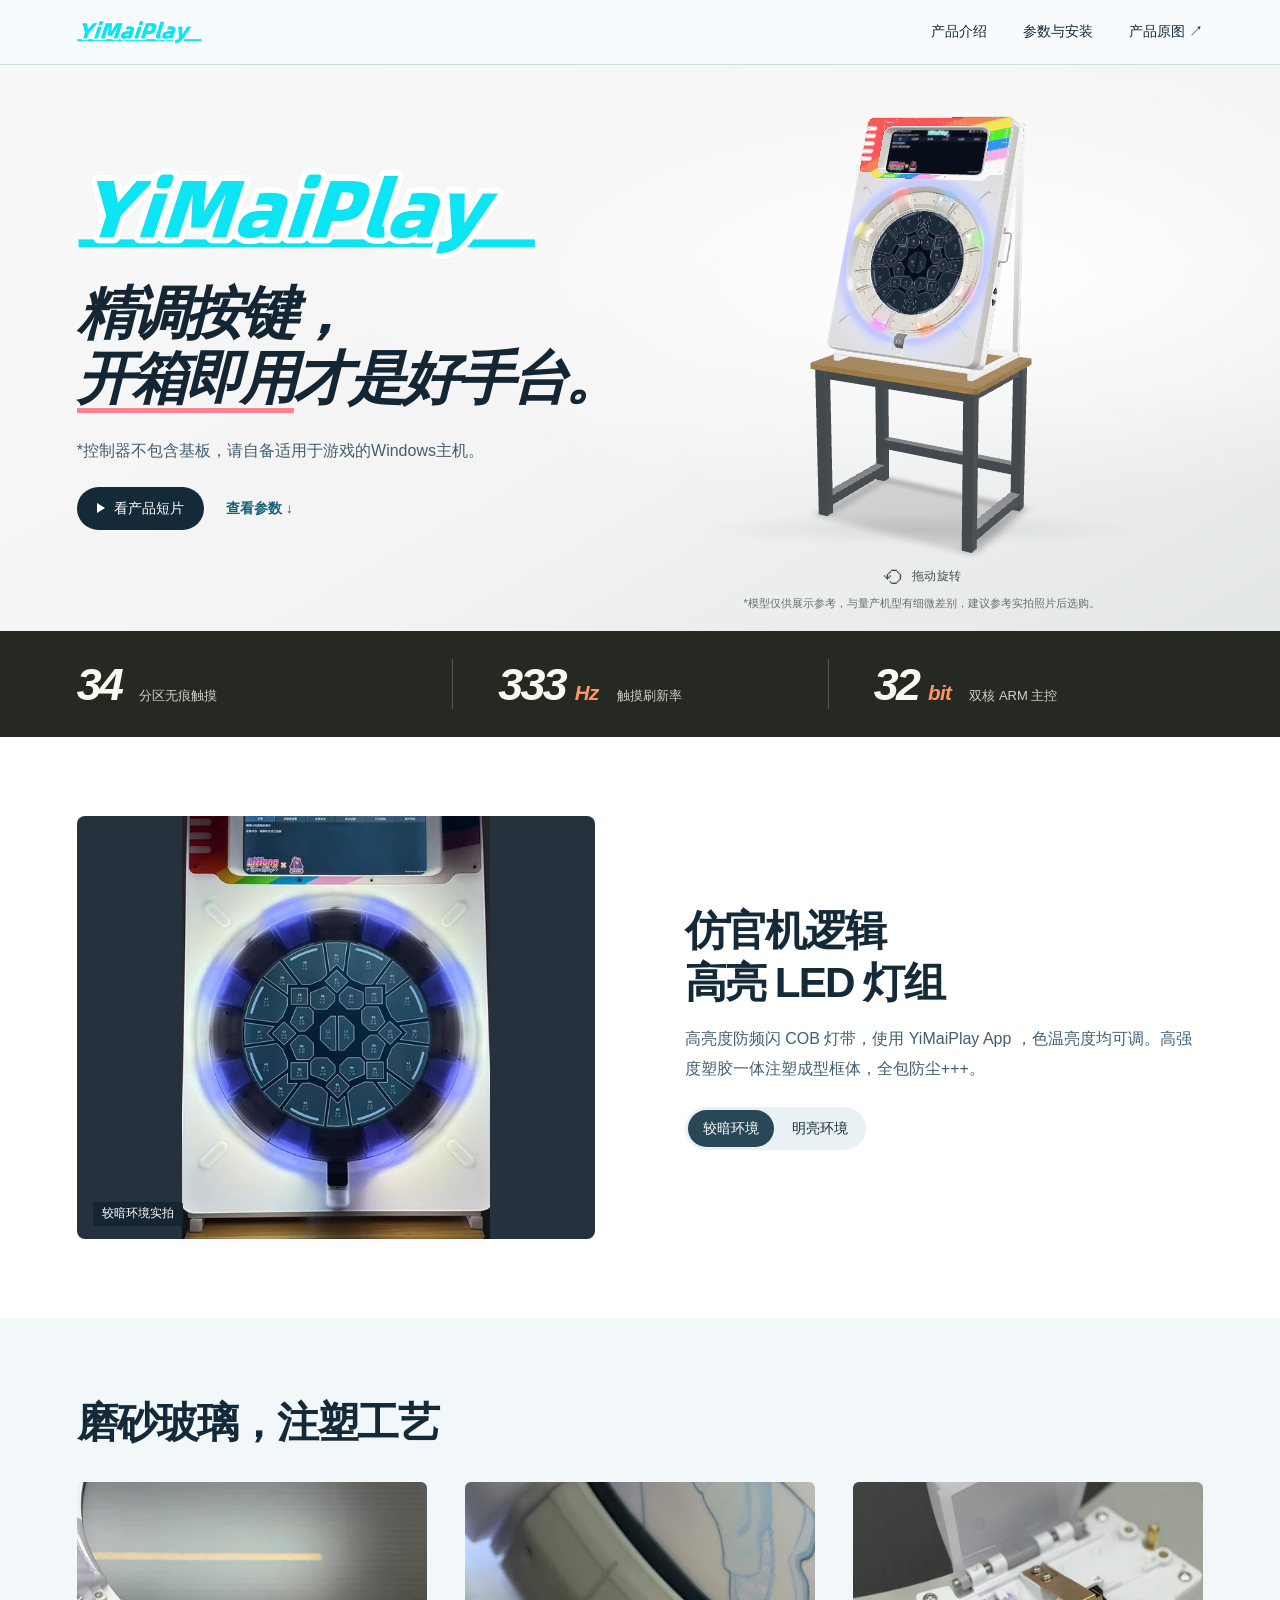
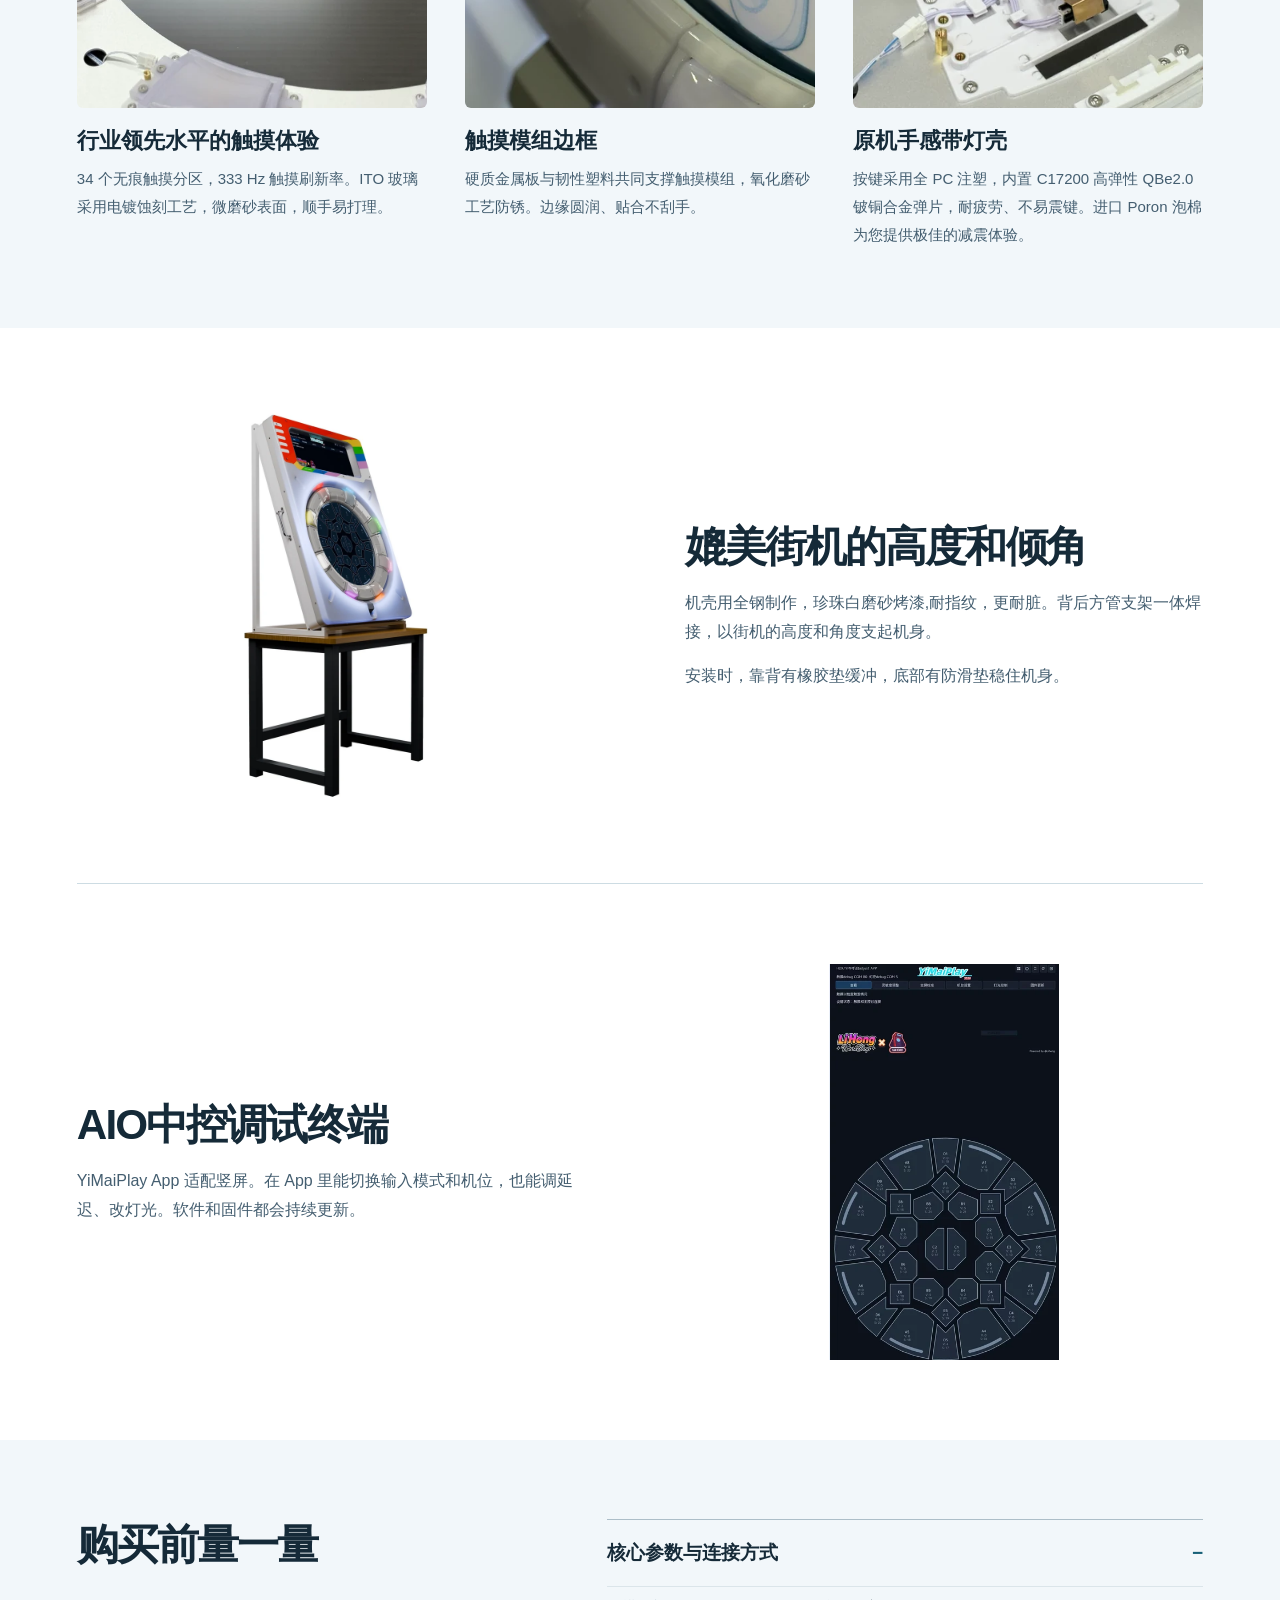
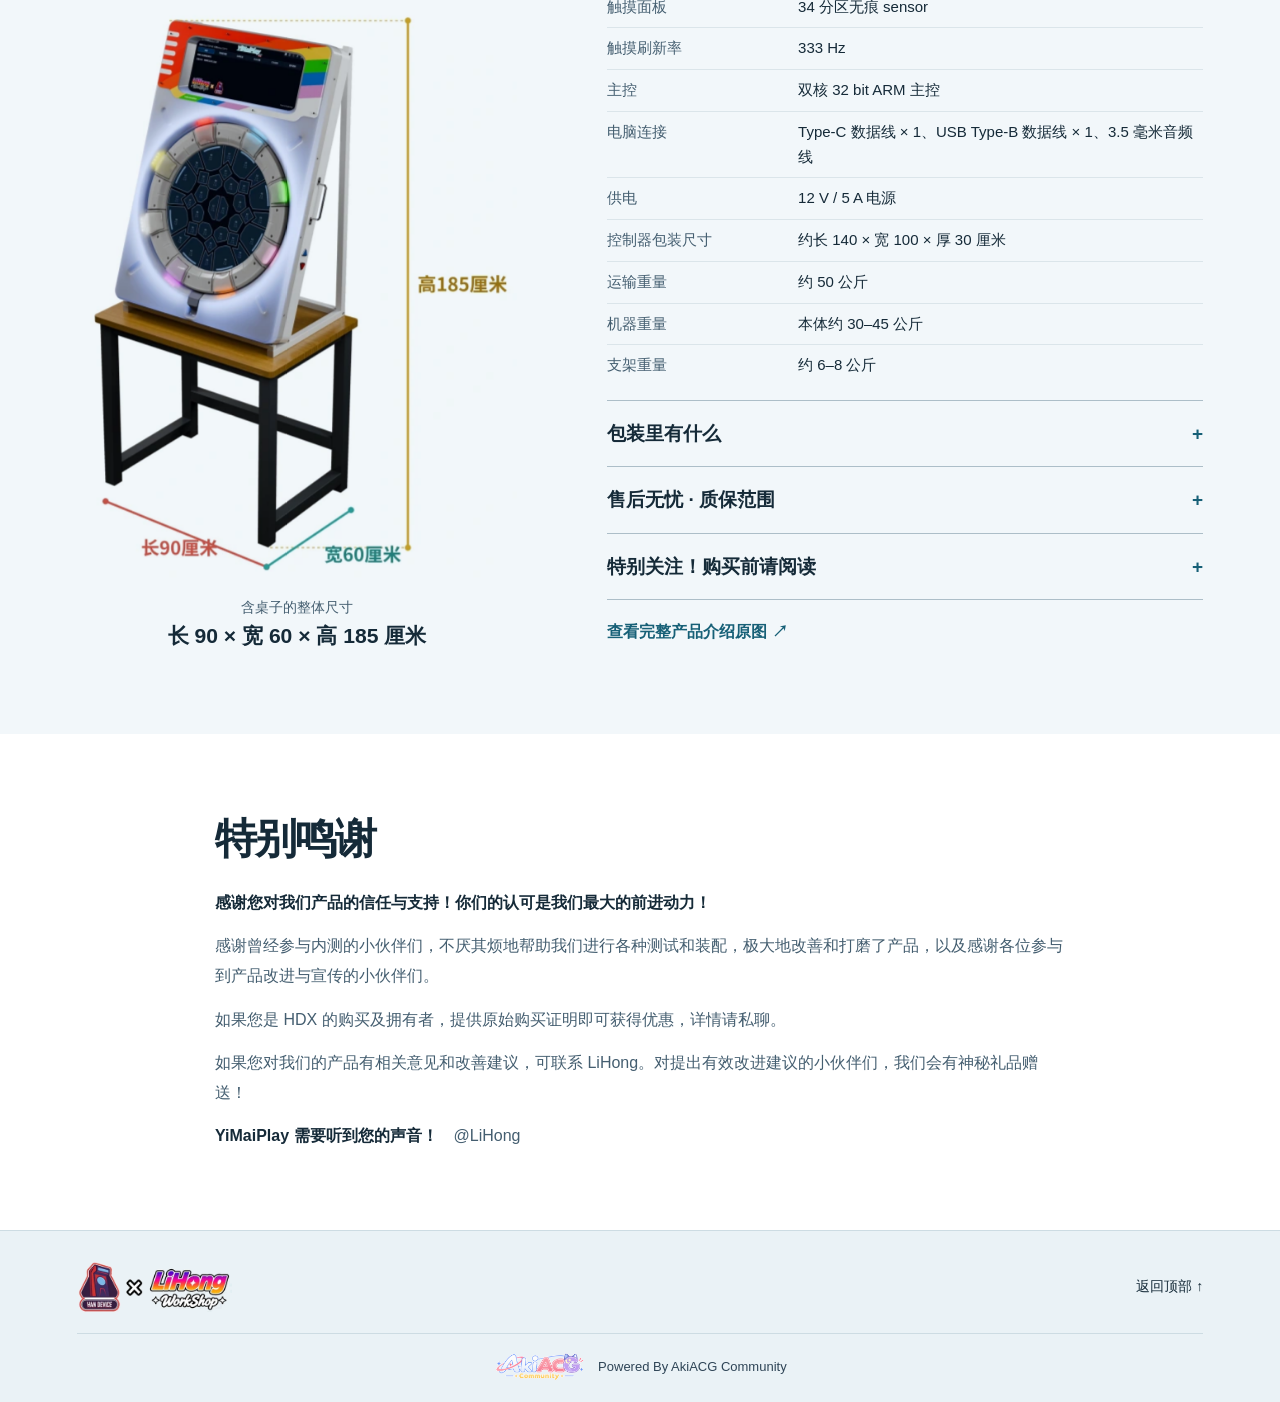
==== docs/index.html @ 7a7ffcee "Let visitors rotate the YiMaiPlay model on the homepage" ====
<!doctype html>
<html lang="zh-CN">
<head>
  <meta charset="utf-8">
  <meta name="viewport" content="width=device-width,initial-scale=1">
  <meta name="theme-color" content="#f3f8fb">
  <title>YiMaiPlay · 音乐游戏控制器</title>
  <meta name="description" content="YiMaiPlay 音游手台，搭配 34 分区磨砂触摸玻璃、注塑按键和高亮 LED 灯组。查看机台实拍、按键结构和含桌尺寸。">
  <link rel="icon" href="assets/brand-icon.png" type="image/png">
  <link rel="stylesheet" href="style.css?v=20261122-1">
  <script defer src="site.js?v=3"></script>
  <script type="module" src="hero-model.js?v=20261122-1"></script>
</head>
<body>
<a class="skip" href="#main">跳至正文</a>
<header>
  <div class="wrap nav-wrap">
    <a class="brand" href="#top" aria-label="YiMaiPlay 首页"><img src="assets/wordmark.webp" width="900" height="187" alt="YiMaiPlay"></a>
    <nav aria-label="主导航"><a href="#light">产品介绍</a><a href="#specs">参数与安装</a><a href="assets/product-guide.webp">产品原图 ↗</a></nav>
  </div>
</header>
<main id="main">
  <section class="hero" id="top" aria-labelledby="hero-title">
    <div class="wrap hero-inner">
      <div class="hero-copy">
        <h1 id="hero-title"><img class="wordmark" src="assets/wordmark.webp" width="900" height="187" alt="YiMaiPlay"></h1>
        <h2>精调按键，<br><span>开箱即用</span>才是好手台。</h2>
        <p>*控制器不包含基板，请自备适用于游戏的Windows主机。</p>
        <div class="actions">
          <a class="film-link" href="assets/yimaiplay.mp4"><i aria-hidden="true"></i>看产品短片</a>
          <a class="spec-link" href="#specs">查看参数 ↓</a>
        </div>
      </div>
      <figure class="hero-product">
        <div class="product-stage">
          <img class="cabinet" src="assets/cabinet.webp" width="890" height="1110" fetchpriority="high" alt="YiMaiPlay 控制器侧前方">
          <model-viewer id="hero-model" alt="YiMaiPlay 机台，可拖动或用方向键旋转" camera-controls disable-pan disable-zoom disable-tap touch-action="pan-y"
            camera-orbit="30deg 78deg 103%" camera-target="0m 0.925m 0m" min-camera-orbit="auto 35deg 103%" max-camera-orbit="auto 95deg 103%"
            field-of-view="30deg" exposure="1.05" shadow-intensity="0.75" shadow-softness="0.9" environment-image="neutral"
            interaction-prompt="none" loading="eager" tabindex="-1" aria-hidden="true"><span slot="progress-bar"></span></model-viewer>
        </div>
        <figcaption>
          <span class="rotation-hint" hidden><span aria-hidden="true">⟲</span> 拖动旋转</span>
          <small>*模型仅供展示参考，与量产机型有细微差别，建议参考实拍照片后选购。</small>
        </figcaption>
      </figure>
    </div>
  </section>
  <div class="metrics" id="metrics">
    <dl class="wrap metric-grid">
      <div><dt>分区无痕触摸</dt><dd>34</dd></div>
      <div><dt>触摸刷新率</dt><dd>333 <small>Hz</small></dd></div>
      <div><dt>双核 ARM 主控</dt><dd>32 <small>bit</small></dd></div>
    </dl>
  </div>
  <section class="wrap section lighting" id="light">
    <figure class="light-photo">
      <img id="light-image" src="assets/lights-dark.webp" loading="lazy" width="428" height="588" alt="较暗环境下的控制器正面灯效实拍">
      <img class="light-overlay" src="assets/lights-bright.webp" width="428" height="588" loading="lazy" alt="" aria-hidden="true">
      <figcaption id="light-caption" aria-live="polite">较暗环境实拍</figcaption>
    </figure>
    <div class="lighting-copy">
      <h2>仿官机逻辑<br>高亮 LED 灯组</h2>
      <p>高亮度防频闪 COB 灯带，使用 YiMaiPlay App ，色温亮度均可调。高强度塑胶一体注塑成型框体，全包防尘+++。</p>
      <div class="switcher" role="group" aria-label="切换灯效实拍">
        <button data-light="dark" aria-pressed="true">较暗环境</button>
        <button data-light="bright" aria-pressed="false">明亮环境</button>
      </div>
    </div>
  </section>
  <section class="detail-section" id="details"><div class="wrap section">
    <h2>磨砂玻璃，注塑工艺</h2>
    <div class="detail-grid">
      <article>
        <img src="assets/glass.webp" alt="ITO 玻璃的磨砂表面" loading="lazy" width="548" height="342">
        <h3>行业领先水平的触摸体验</h3>
        <p>34 个无痕触摸分区，333 Hz 触摸刷新率。ITO 玻璃采用电镀蚀刻工艺，微磨砂表面，顺手易打理。</p>
      </article>
      <article>
        <img src="assets/rim.webp" alt="触摸模组与边框衔接处" loading="lazy" width="548" height="322">
        <h3>触摸模组边框</h3>
        <p>硬质金属板与韧性塑料共同支撑触摸模组，氧化磨砂工艺防锈。边缘圆润、贴合不刮手。</p>
      </article>
      <article>
        <img src="assets/switch.webp" alt="按键内部的铍铜弹片" loading="lazy" width="419" height="279">
        <h3>原机手感带灯壳</h3>
        <p>按键采用全 PC 注塑，内置 C17200 高弹性 QBe2.0 铍铜合金弹片，耐疲劳、不易震键。进口 Poron 泡棉为您提供极佳的减震体验。</p>
      </article>
    </div>
  </div></section>
  <section class="wrap section structure" id="structure">
    <img src="assets/dimensions.webp" width="490" height="994" loading="lazy" alt="侧面可见珍珠白机壳、背靠焊接方管和底部支撑">
    <div>
      <h2>媲美街机的高度和倾角</h2>
      <p>机壳用全钢制作，珍珠白磨砂烤漆,耐指纹，更耐脏。背后方管支架一体焊接，以街机的高度和角度支起机身。</p>
      <p>安装时，靠背有橡胶垫缓冲，底部有防滑垫稳住机身。</p>
    </div>
  </section>
  <section class="wrap section software" id="software">
    <div>
      <h2>AIO中控调试终端</h2>
      <p>YiMaiPlay App 适配竖屏。在 App 里能切换输入模式和机位，也能调延迟、改灯光。软件和固件都会持续更新。</p>
    </div>
    <img src="assets/software.webp" width="419" height="721" loading="lazy" alt="YiMaiPlay APP 的竖屏界面和触摸分区布局">
  </section>
<section class="spec-section" id="specs">
  <div class="wrap section spec-grid">
    <div class="dimensions">
      <h2>购买前量一量</h2>
      <figure>
        <img src="assets/measurements.webp" width="533" height="712" loading="lazy" alt="YiMaiPlay 含桌尺寸图，长 90 厘米、宽 60 厘米、高 185 厘米">
        <figcaption>含桌子的整体尺寸<strong>长 90 × 宽 60 × 高 185 厘米</strong></figcaption>
      </figure>
    </div>
    <div class="spec-list">
      <details open><summary>核心参数与连接方式</summary>
        <dl>
          <dt>触摸面板</dt><dd>34 分区无痕 sensor</dd>
          <dt>触摸刷新率</dt><dd>333 Hz</dd>
          <dt>主控</dt><dd>双核 32 bit ARM 主控</dd>
          <dt>电脑连接</dt><dd>Type-C 数据线 × 1、USB Type-B 数据线 × 1、3.5 毫米音频线</dd>
          <dt>供电</dt><dd>12 V / 5 A 电源</dd>
          <dt>控制器包装尺寸</dt><dd>约长 140 × 宽 100 × 厚 30 厘米</dd>
          <dt>运输重量</dt><dd>约 50 公斤</dd>
          <dt>机器重量</dt><dd>本体约 30–45 公斤</dd>
          <dt>支架重量</dt><dd>约 6–8 公斤</dd>
        </dl>
      </details>
      <details id="in-the-box"><summary>包装里有什么</summary>
        <p>一大一小两个箱子，分箱发出。大箱装控制器本体、支架及配套附件，小箱装桌子。控制器本体发顺丰，桌子发物流。</p>
        <dl>
          <dt>控制器</dt><dd>YiMaiPlay 控制器本体 × 1</dd>
          <dt>支架</dt><dd>三角形钢管 × 2、2020 细方管 × 1、3030 等长方管 × 4</dd>
          <dt>显示器安装件</dt><dd>钢制显示器背板 × 1，或适配显示模组的定制铝型材及连接件</dd>
          <dt>工具</dt><dd>M4、M5、M6 内六角螺丝刀各一把</dd>
          <dt>遥控器</dt><dd>随箱附带</dd>
          <dt>线缆</dt><dd>USB Type-C to USB-A 线缆 × 1、USB Type-B to USB-A 线缆 × 1。选购带显示器型号时附带 HDMI 线。</dd>
          <dt>电源适配器</dt><dd>12 V / 5 A、5525 DC 电源适配器 × 1</dd>
          <dt>限时赠品</dt><dd>产品资料注明限时赠送读卡器。</dd>
        </dl>
      </details>
      <details id="warranty"><summary>售后无忧 · 质保范围</summary>
        <dl>
          <dt>显示器</dt><dd>12 个月质保</dd>
          <dt>主控电路板、触摸模组</dt><dd>12 个月质保</dd>
          <dt>物理按键</dt><dd>12 个月质保</dd>
        </dl>
        <p>器件损坏，经沟通确认后，由店主寄送维修零件。</p>
      </details>
      <details id="before-you-buy"><summary>特别关注！购买前请阅读</summary>
        <p><strong>场地与搬运。</strong>机台体积大、重量高，安装及搬动请至少两人协作，避免意外或受伤。产品占地及噪音较大，请确认场地和环境可以容纳，最好预留靠墙位置。</p>
        <p><strong>接线。</strong>数据线建议直连电脑主板接口，避免使用 USB Hub。电源线建议连接带地线的排插。</p>
        <p><strong>服务范围。</strong>本店为购买及拥有本产品的用户提供控制器相关售前、售后服务。不提供网络以及软件服务。购买产品后，我们有专门的售后社群对接售后需求。</p>
        <p><strong>定制与退货。</strong>本产品为定制产品，运输难度和成本较大。产品资料注明不支持七天无理由退货，请慎重考虑后购买。拍下代表您有相应的消费能力和购买意愿。未成年用户请由家长代为下单。</p>
        <p><strong>需自备主机或电脑。</strong>本产品仅是游戏的输入控制以及显示设备，不是一体机，不包含运行对应软件的主机或者电脑，相关信息可在咨询群中询问。</p>
        <p><strong>无显示器版本。</strong>请提前与客服沟通，告知使用的显示器及对应厚度。显示器背板需要定制，未确认这些信息将无法发货。</p>
      </details>
      <a class="guide-link" href="assets/product-guide.webp">查看完整产品介绍原图 ↗</a>
    </div>
  </div>
</section>
<section class="wrap section acknowledgements" id="thanks">
  <h2>特别鸣谢</h2>
  <p><strong>感谢您对我们产品的信任与支持！你们的认可是我们最大的前进动力！</strong></p>
  <p>感谢曾经参与内测的小伙伴们，不厌其烦地帮助我们进行各种测试和装配，极大地改善和打磨了产品，以及感谢各位参与到产品改进与宣传的小伙伴们。</p>
  <p>如果您是 HDX 的购买及拥有者，提供原始购买证明即可获得优惠，详情请私聊。</p>
  <p>如果您对我们的产品有相关意见和改善建议，可联系 LiHong。对提出有效改进建议的小伙伴们，我们会有神秘礼品赠送！</p>
  <p><strong>YiMaiPlay 需要听到您的声音！</strong>　@LiHong</p>
</section>
</main>
<footer>
  <div class="wrap footer-inner">
    <img class="workshops" src="assets/workshops.webp" width="390" height="144" alt="HAN DEVICE × LiHong Workshop" loading="lazy">
    <a class="back-top" href="#top">返回顶部 ↑</a>
    <a class="community" href="https://forum.akiacg.com/">
      <img src="assets/akiacg-community.png" width="174" height="60" alt="" loading="lazy">
      <span>Powered By AkiACG Community</span>
    </a>
  </div>
</footer>
<dialog id="film" aria-labelledby="film-title">
  <div class="film-bar"><h2 id="film-title">YiMaiPlay 产品短片</h2><button id="close-film" aria-label="关闭短片">×</button></div>
  <video controls playsinline preload="none" poster="assets/film-poster.webp" src="assets/yimaiplay.mp4">您的浏览器无法播放此视频。<a href="assets/yimaiplay.mp4">打开短片</a></video>
</dialog>
</body>
</html>
---- docs/style.css ----
:root {
  color-scheme: light;
  --ink: #152a38;
  --muted: #445e70;
  --line: #cddce3;
  --ice: #ecf5f9;
  --accent: #176077;
  font-family: Inter, "Helvetica Neue", Arial, "PingFang SC", "Microsoft YaHei", "Noto Sans CJK SC", sans-serif;
  color: var(--ink);
}
* { box-sizing: border-box; }
html { scroll-behavior: smooth; scroll-padding-top: 80px; }
body { margin: 0; background: white; line-height: 1.65; }
h1, h2, h3, p, figure, dl, dd { margin: 0; }
a { color: inherit; text-decoration: none; }
button { color: inherit; font: inherit; cursor: pointer; }
img { display: block; max-width: 100%; height: auto; }
a:focus-visible, button:focus-visible, summary:focus-visible { outline: 3px solid #00849c; outline-offset: 4px; }
.skip { position: fixed; top: -80px; z-index: 10; background: white; padding: 12px; }
.skip:focus { top: 6px; }
.wrap { width: min(88%, 1180px); margin-inline: auto; }
header { position: sticky; top: 0; z-index: 5; background: #f7fbfdf5; border-bottom: 1px solid var(--line); }
.nav-wrap, nav, .actions, .footer-inner, .community { display: flex; align-items: center; }
.nav-wrap { height: 64px; justify-content: space-between; }
.brand img { width: 125px; }
nav { gap: clamp(14px, 3vw, 36px); font-size: 14px; }
nav a:hover, .spec-link:hover, .back-top:hover, .guide-link:hover { text-decoration: underline; text-underline-offset: 4px; }
.hero { overflow: hidden; background: radial-gradient(ellipse at 77% 37%, #fff 0%, transparent 47%), linear-gradient(150deg, #f7f8f7 10%, #f2f3f2 58%, #e3e7e6 100%); }
.hero-inner { min-height: clamp(530px, 43vw, 665px); display: grid; grid-template-columns: 1fr 1fr; align-items: center; position: relative; }
.hero-copy { position: relative; z-index: 1; padding-block: 36px; }
.wordmark { width: min(94%, 460px); }
.hero h2 { font-size: clamp(28px, 4.5vw, 62px); letter-spacing: -.065em; line-height: 1.13; font-weight: 900; font-style: italic; margin-block: 20px; color: #142634; }
.hero h2 span { text-decoration: underline; text-decoration-color: #ff8392; text-decoration-thickness: .08em; text-underline-offset: .1em; }
.hero p { color: var(--muted); margin-top: 26px; }
.hero-product { container-type: inline-size; width: 100%; min-width: 0; padding-block: 14px 19px; }
.product-stage { position: relative; isolation: isolate; height: clamp(455px, 38vw, 590px); --forum-hint-space: 0px; }
.product-stage::before { content: ''; position: absolute; z-index: -1; left: 10%; right: 10%; bottom: 4%; height: 7%; border-radius: 50%; background: radial-gradient(ellipse, #5b696a24, transparent 69%); }
.product-stage .cabinet, .product-stage model-viewer { position: absolute; inset: 0; width: 100%; height: 100%; object-fit: contain; }
.product-stage model-viewer { opacity: 0; pointer-events: none; --poster-color: transparent; touch-action: pan-y; cursor: grab; }
.product-stage model-viewer:active { cursor: grabbing; }
.product-stage[data-view] .cabinet { visibility: hidden; }
.product-stage[data-view="model"] model-viewer { opacity: 1; pointer-events: auto; }
.hero-product figcaption { text-align: center; display: grid; justify-items: center; gap: 8px; }
.hero-product small { color: #65706f; font-size: clamp(8px, 2.9cqw, 11px); line-height: 1.4; white-space: nowrap; }
.rotation-hint { display: inline-flex; align-items: center; gap: 7px; font-size: 12px; color: #43504e; letter-spacing: .04em; }
.rotation-hint[hidden] { visibility: hidden; }
.rotation-hint > span { font: 23px/1 Arial, sans-serif; }
@media (prefers-reduced-motion: no-preference) { .product-stage model-viewer { transition: opacity .35s ease; } }
.actions { margin-top: 23px; gap: 22px; font-size: 14px; }
.film-link { display: inline-flex; align-items: center; gap: 9px; padding: 10px 20px; border-radius: 24px; background: var(--ink); color: white; }
.film-link i { border-block: 5px solid transparent; border-left: 8px solid white; }
.spec-link, .guide-link { color: var(--accent); font-weight: 600; }
.metrics { background: #262822; color: #faf8ef; }
.metric-grid {
  display: grid;
  grid-template-columns: repeat(3, minmax(0, 1fr));
  width: min(88%, 1296px);
  padding-block: 28px;
}
.metric-grid > div { display: flex; align-items: baseline; gap: 18px; }
.metric-grid > div + div { padding-left: 12%; border-left: 1px solid #54554c; }
.metric-grid dd {
  order: -1;
  font-size: clamp(32px, 3.5vw, 56px);
  font-weight: 700;
  font-style: italic;
  line-height: 1.12;
  letter-spacing: -.06em;
  white-space: nowrap;
}
.metric-grid dt { color: #d1d2c6; font-size: 13px; white-space: nowrap; }
.metric-grid small { color: #ff9566; font-size: .46em; letter-spacing: -.03em; }
@media (max-width: 940px) {
  .metric-grid > div { flex-direction: column; gap: 4px; }
}
.section { padding-block: clamp(50px, 6.2vw, 90px); }
.section h2 { font-size: clamp(32px, 3.3vw, 50px); line-height: 1.25; letter-spacing: -.045em; }
.section p { line-height: 1.85; color: var(--muted); }
.section h2 + p, .section p + p { margin-top: 14px; }
.lighting, .structure, .software { display: grid; align-items: center; grid-template-columns: 1fr 1fr; gap: clamp(30px, 7vw, 100px); }
.light-photo { position: relative; background: #25323d; border-radius: 8px; overflow: hidden; display: grid; place-items: center; }
.light-photo img { height: clamp(350px, 33vw, 465px); width: 100%; object-fit: contain; }
.light-photo figcaption { position: absolute; left: 16px; bottom: 13px; padding: 2px 9px; background: #142431e6; color: white; font-size: 12px; border-radius: 3px; }
.bright .light-photo { background: #dae4e9; }
.switcher { margin-top: 24px; display: inline-flex; gap: 3px; padding: 3px; background: #eaf1f5; border-radius: 24px; }
.switcher button { background: transparent; border: 0; padding: 7px 15px; border-radius: 22px; font-size: 14px; }
.switcher button[aria-pressed=true] { color: white; background: #284858; }
.detail-section, .spec-section { background: #f2f7fa; }
.detail-grid { display: grid; grid-template-columns: repeat(3, 1fr); gap: clamp(20px, 3vw, 40px); margin-top: 32px; }
.detail-grid img { width: 100%; aspect-ratio: 1.55; object-fit: cover; border-radius: 6px; }
.detail-grid h3 { margin: 15px 0 6px; font-size: 22px; }
.detail-grid p { font-size: 15px; }
.structure img, .software img { justify-self: center; height: clamp(330px, 31vw, 425px); width: auto; object-fit: contain; }
.software { border-top: 1px solid var(--line); }
.spec-grid { display: grid; grid-template-columns: .85fr 1.15fr; align-items: start; gap: 8%; }
.dimensions img { width: min(100%, 475px); height: auto; mix-blend-mode: multiply; margin: 24px auto 12px; }
.dimensions figcaption { text-align: center; color: var(--muted); font-size: 14px; }
.dimensions strong { display: block; color: var(--ink); font-size: clamp(18px, 1.65vw, 25px); }
.spec-list { border-top: 1px solid #adbec8; }
.spec-list details { border-bottom: 1px solid #adbec8; }
.spec-list summary { display: flex; justify-content: space-between; gap: 12px; align-items: center; list-style: none; font-weight: 650; font-size: 19px; padding: 17px 0; cursor: pointer; }
.spec-list summary::-webkit-details-marker { display: none; }
.spec-list summary::after { content: '+'; color: var(--accent); }
.spec-list details[open] > summary::after { content: '−'; }
.spec-list dl { display: grid; grid-template-columns: minmax(96px, 30%) 1fr; font-size: 15px; }
.spec-list dt, .spec-list dd { padding-block: 8px; border-top: 1px solid #dbe5ea; }
.spec-list dd { padding-left: 12px; }
.spec-list dt { color: var(--muted); }
.spec-list details p { font-size: 15px; margin: 0 0 14px; }
.spec-list details dl { margin-bottom: 14px; }
.guide-link { display: inline-block; margin-top: 19px; }
.acknowledgements { max-width: 850px; }
.acknowledgements h2 { margin-bottom: 22px; }
.acknowledgements strong { color: var(--ink); }
footer { border-top: 1px solid var(--line); background: #eaf2f6; }
.footer-inner { flex-wrap: wrap; gap: 18px; justify-content: space-between; padding-block: 27px 20px; }
.workshops { width: 155px; }
.back-top { font-size: 14px; }
.community { border-top: 1px solid var(--line); width: 100%; justify-content: center; gap: 12px; padding-top: 16px; font-size: 13px; color: #2e4456; }
.community img { width: auto; height: 32px; max-width: 160px; object-fit: contain; }
dialog { border: 0; border-radius: 12px; padding: 0; width: min(560px, 92vw, 82vh); background: #192027; color: white; }
dialog::backdrop { background: #0e1921d9; }
.film-bar { display: flex; justify-content: space-between; align-items: center; padding: 10px 16px; }
.film-bar h2 { font-size: 16px; }
.film-bar button { border: 0; border-radius: 50%; width: 34px; height: 34px; background: #32434f; color: white; font-size: 20px; }
video { width: 100%; display: block; aspect-ratio: 1; }
.watching { overflow: hidden; }
@media (max-width: 700px) {
  html { scroll-padding-top: 65px; }
  .wrap { width: 90%; }
  .nav-wrap { height: 54px; }
  .brand img { width: 90px; }
  nav { gap: 12px; font-size: 12px; }
  .hero-inner { grid-template-columns: 1fr; }
  .hero-copy { padding: 30px 0 0; }
  .wordmark { width: min(80%, 315px); }
  .hero h2 { font-size: clamp(24px, 8vw, 44px); margin: 14px 0; }
  .hero p { font-size: 14px; margin-top: 10px; }
  .actions { margin-top: 15px; }
  .hero-product { padding-block: 8px 20px; }
  .product-stage { height: clamp(330px, 95vw, 475px); }
  .metric-grid { width: 90%; padding-block: 20px; }
  .metric-grid dt { font-size: 11px; }
  .lighting, .structure, .software, .spec-grid, .detail-grid { grid-template-columns: 1fr; gap: 26px; }
  .lighting-copy, .structure > div { grid-row: 1; }
  .light-photo img { height: 340px; }
  .detail-grid { margin-top: 24px; }
  .structure img, .software img { height: 340px; }
  .dimensions img { max-width: 335px; max-height: 450px; object-fit: contain; }
  .spec-list summary { font-size: 17px; }
  .workshops { width: 130px; }
}
@media (prefers-reduced-motion: reduce) {
  html { scroll-behavior: auto; }
}

.light-photo img { grid-area: 1 / 1; }
.light-overlay { opacity: 0; pointer-events: none; }
.bright .light-overlay { opacity: 1; }

@keyframes cabinet-arrives {
  from { opacity: .3; transform: translate(18px, 16px) scale(.965); }
  to { opacity: 1; transform: none; }
}
@keyframes detail-appears {
  from { opacity: .35; transform: translateY(15px); }
  to { opacity: 1; transform: none; }
}
@keyframes ink-line {
  from { transform: scaleX(0); }
  to { transform: scaleX(1); }
}
@media (prefers-reduced-motion: no-preference) {
  .cabinet {
    transform-origin: 52% 100%;
    animation: cabinet-arrives 760ms cubic-bezier(.18,.76,.28,1) backwards;
  }
  .hero h2 span { position: relative; text-decoration: none; }
  .hero h2 span::after {
    content: '';
    position: absolute;
    left: 0;
    right: 0;
    bottom: -.045em;
    height: .08em;
    background: #ff8392;
    transform-origin: left;
    animation: ink-line 450ms 200ms cubic-bezier(.2,.75,.3,1) backwards;
  }
  .in-view { animation: detail-appears 520ms cubic-bezier(.2,.75,.3,1) backwards; }
  .light-overlay { transition: opacity 340ms ease-in-out; }
  .light-photo { transition: background-color 340ms ease-in-out; }
  .switcher button { transition: color 180ms, background-color 180ms; }
  @media (min-width: 701px) {
    .detail-grid article:nth-child(2) { animation-delay: 65ms; }
    .detail-grid article:nth-child(3) { animation-delay: 130ms; }
  }
}
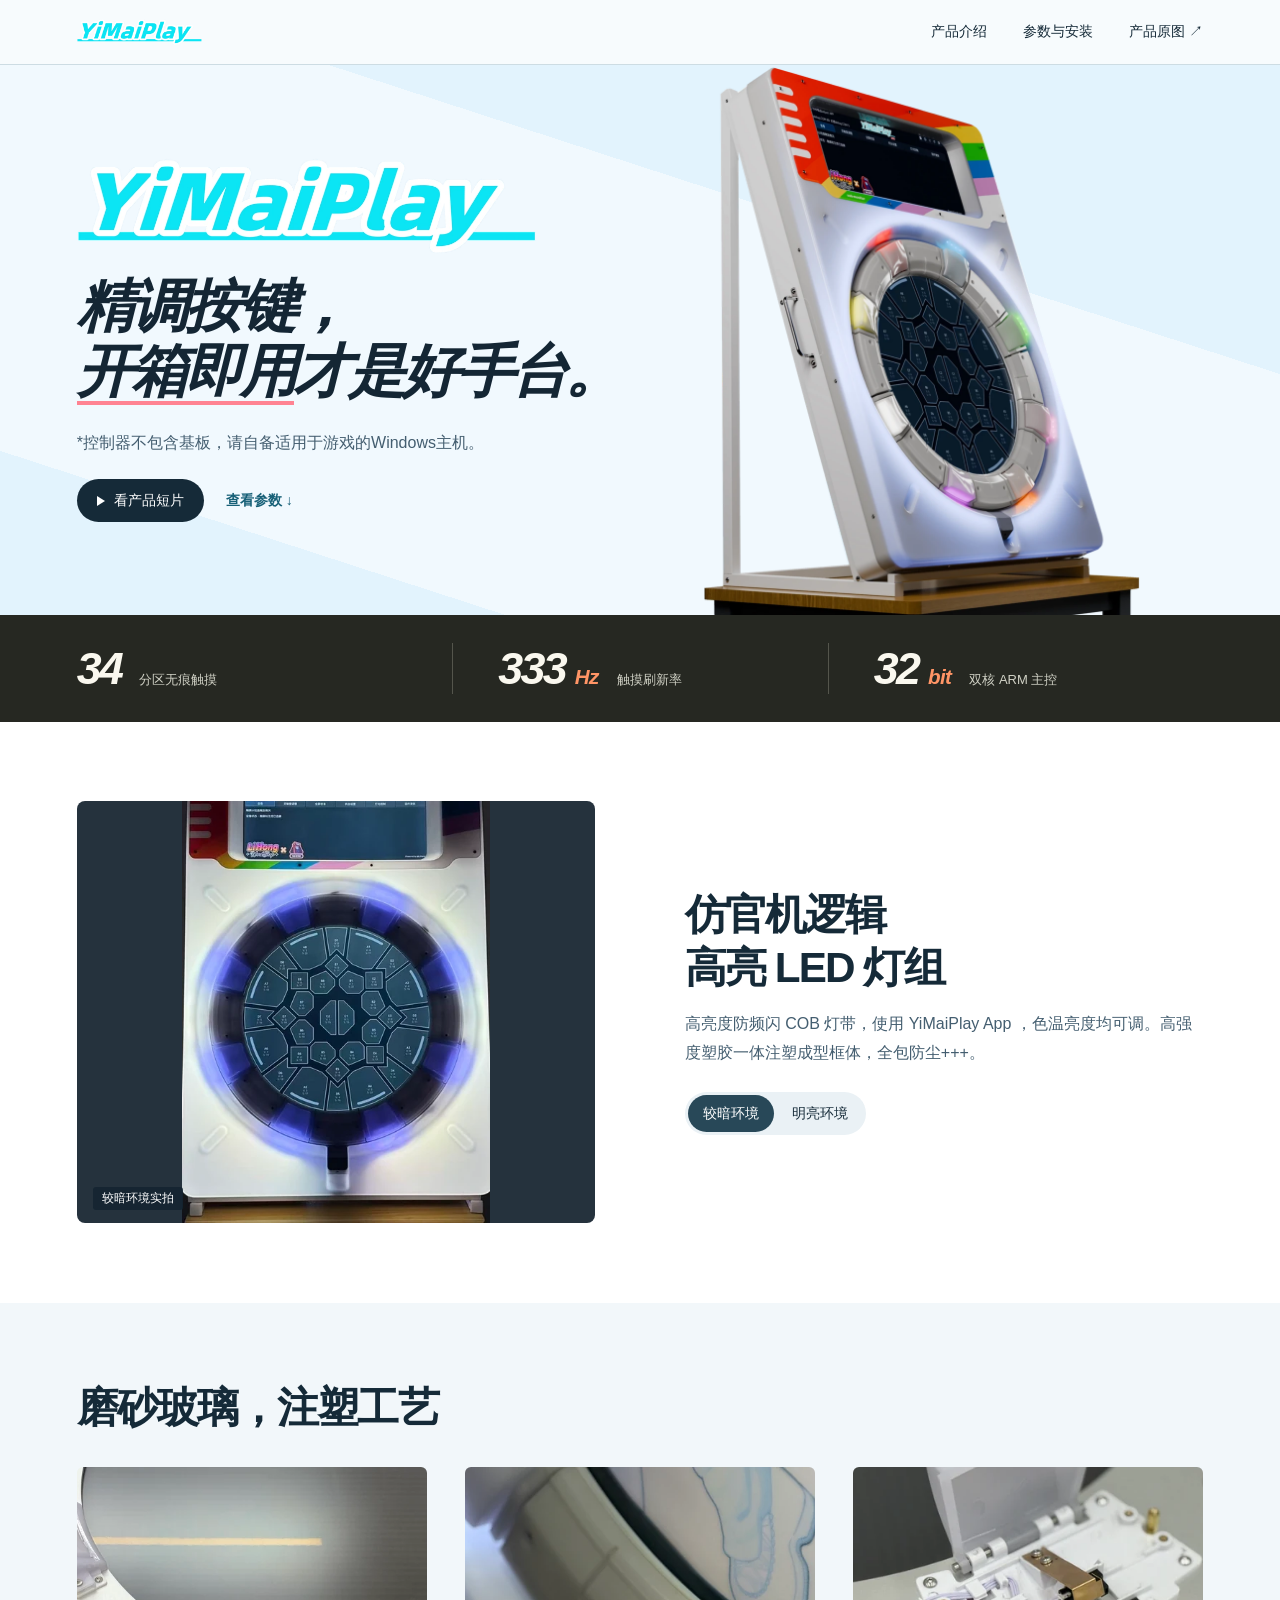
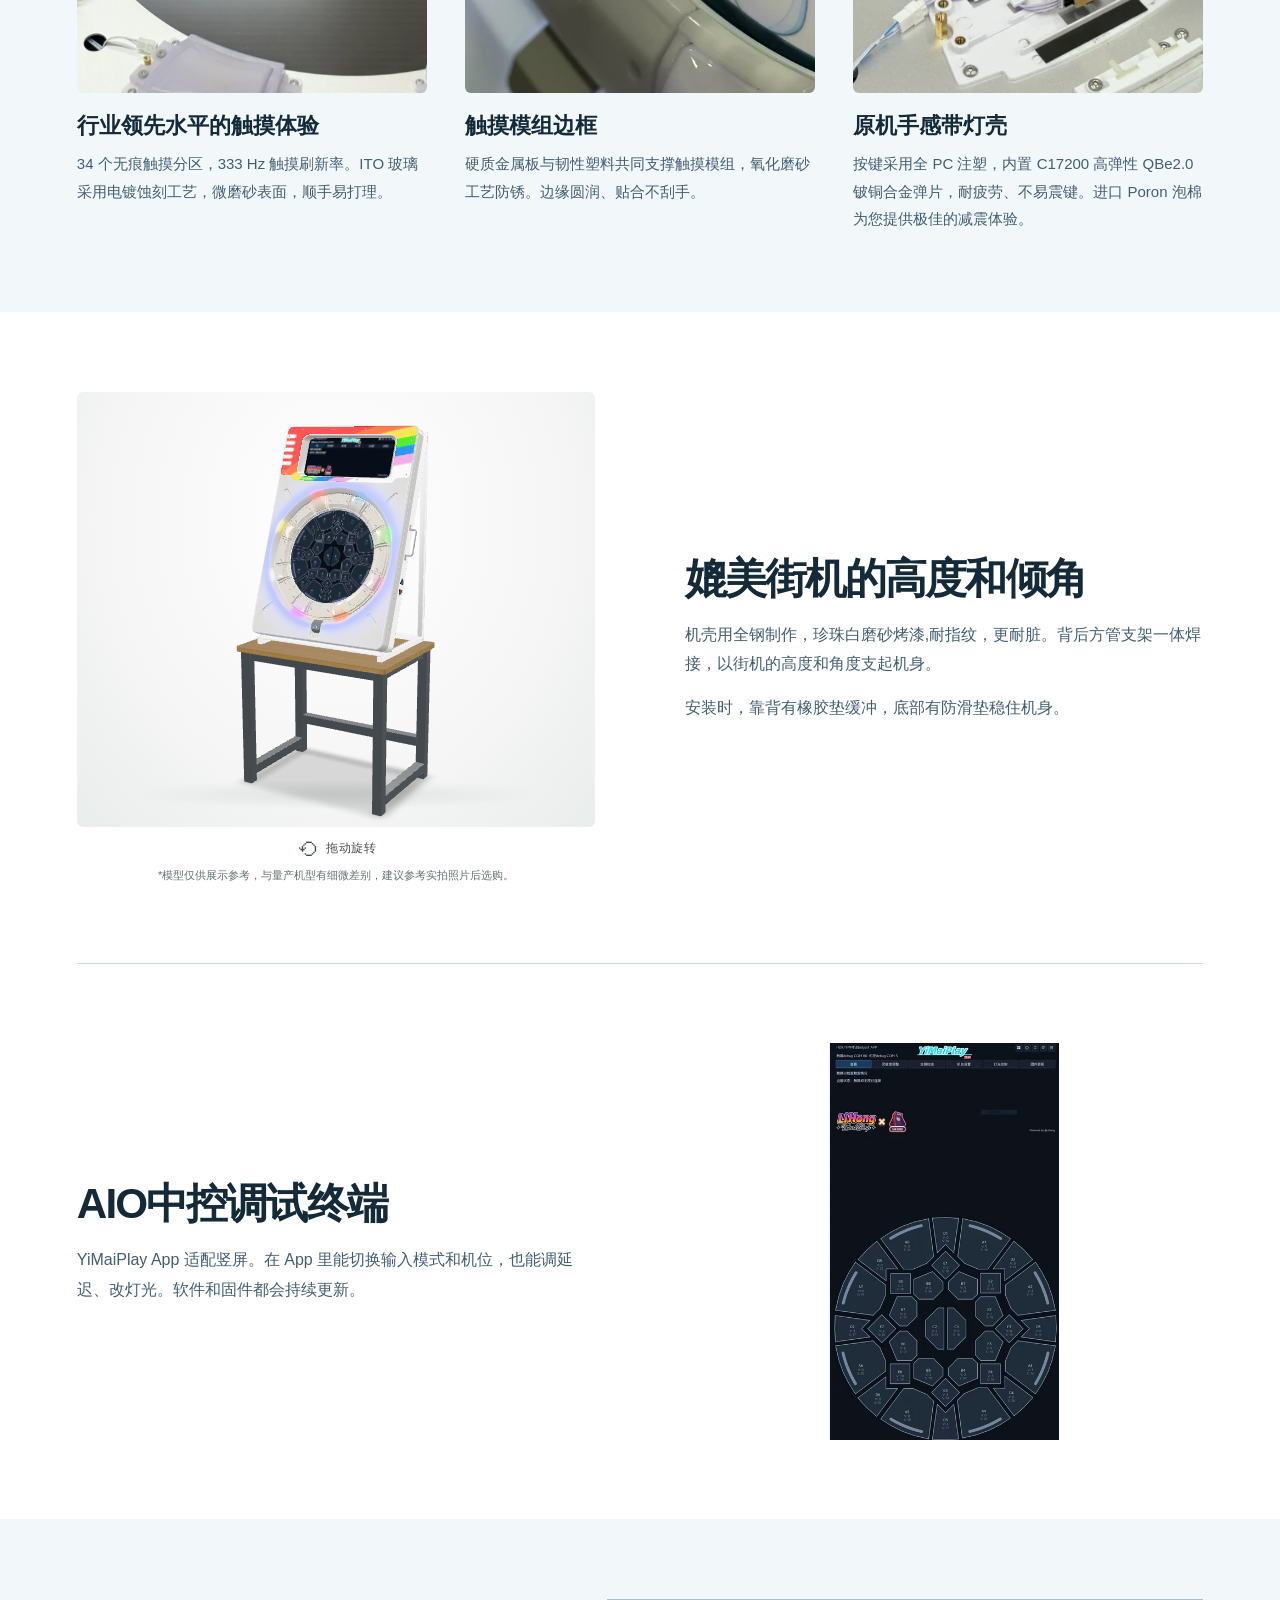
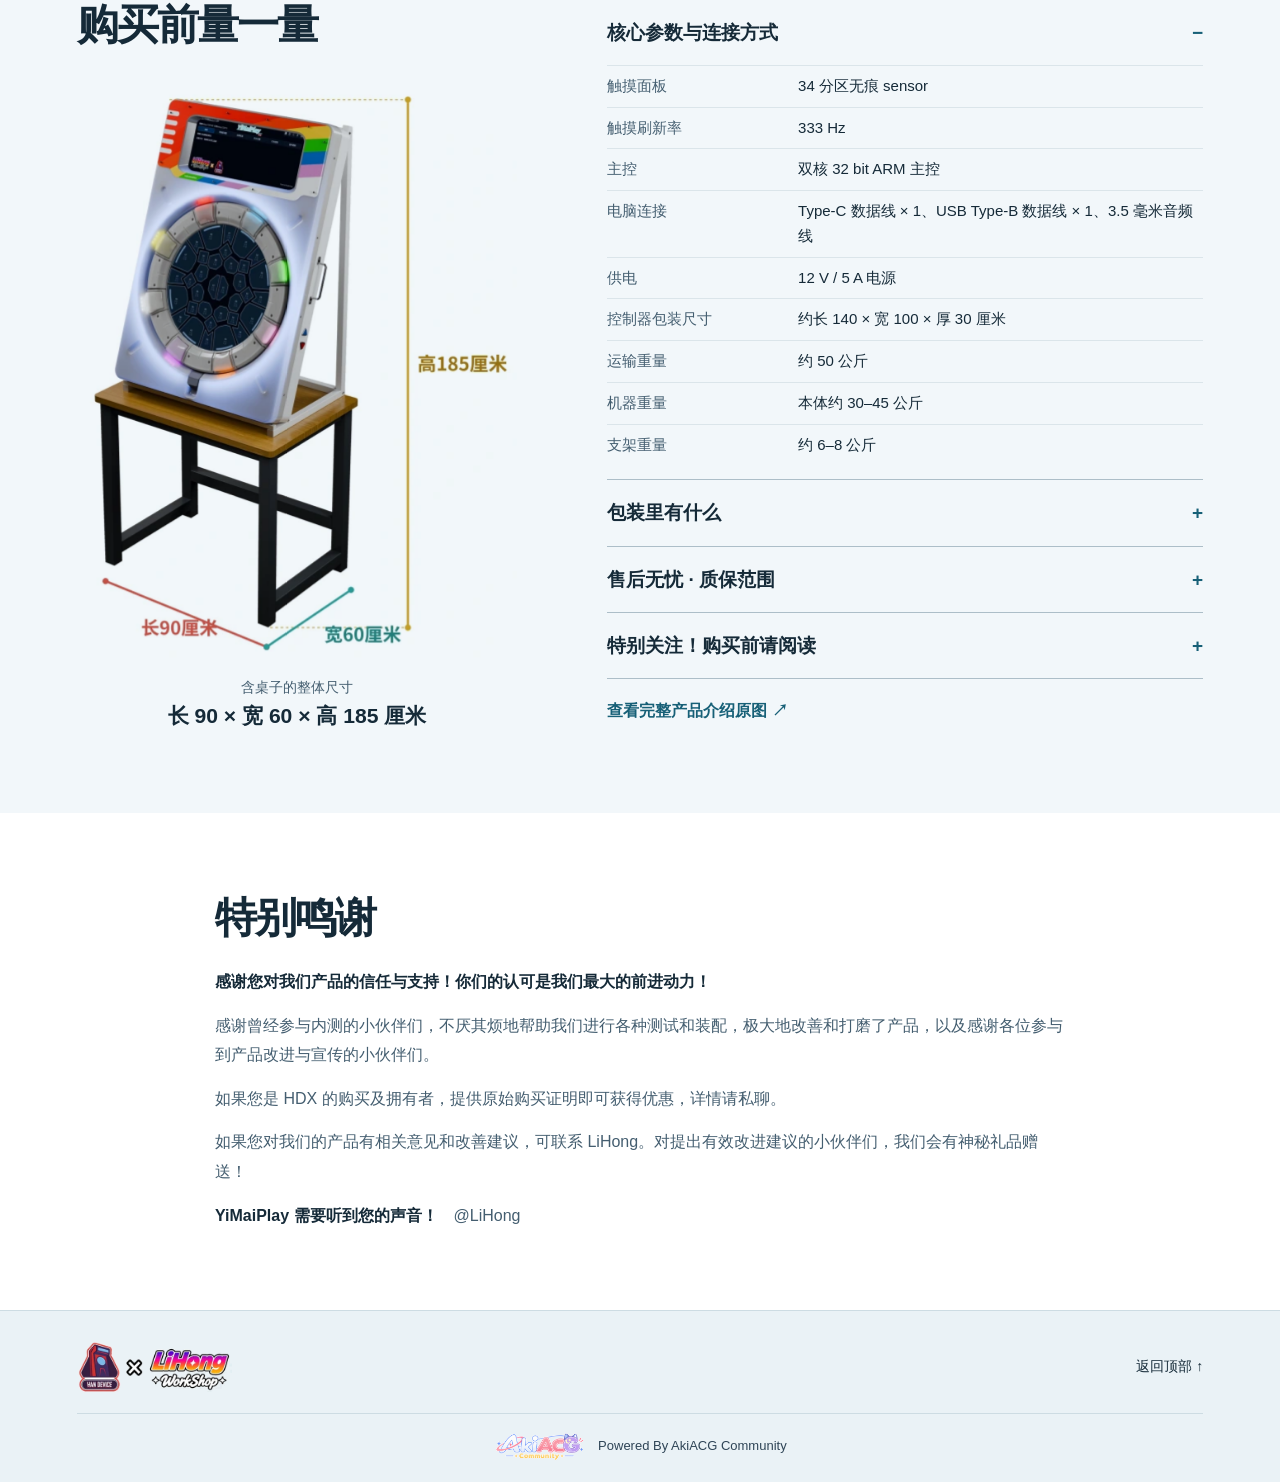
==== commit 3ebfc2ad: "Keep the homepage hero intact and place the viewer beside the cabinet dimensions" ====
--- a/docs/index.html
+++ b/docs/index.html
@@ -7,9 +7,9 @@
   <title>YiMaiPlay · 音乐游戏控制器</title>
   <meta name="description" content="YiMaiPlay 音游手台，搭配 34 分区磨砂触摸玻璃、注塑按键和高亮 LED 灯组。查看机台实拍、按键结构和含桌尺寸。">
   <link rel="icon" href="assets/brand-icon.png" type="image/png">
-  <link rel="stylesheet" href="style.css?v=20261122-1">
+  <link rel="stylesheet" href="style.css?v=20261122-2">
   <script defer src="site.js?v=3"></script>
-  <script type="module" src="hero-model.js?v=20261122-1"></script>
+  <script type="module" src="structure-model.js?v=20261122-2"></script>
 </head>
 <body>
 <a class="skip" href="#main">跳至正文</a>
@@ -31,19 +31,7 @@
           <a class="spec-link" href="#specs">查看参数 ↓</a>
         </div>
       </div>
-      <figure class="hero-product">
-        <div class="product-stage">
-          <img class="cabinet" src="assets/cabinet.webp" width="890" height="1110" fetchpriority="high" alt="YiMaiPlay 控制器侧前方">
-          <model-viewer id="hero-model" alt="YiMaiPlay 机台，可拖动或用方向键旋转" camera-controls disable-pan disable-zoom disable-tap touch-action="pan-y"
-            camera-orbit="30deg 78deg 103%" camera-target="0m 0.925m 0m" min-camera-orbit="auto 35deg 103%" max-camera-orbit="auto 95deg 103%"
-            field-of-view="30deg" exposure="1.05" shadow-intensity="0.75" shadow-softness="0.9" environment-image="neutral"
-            interaction-prompt="none" loading="eager" tabindex="-1" aria-hidden="true"><span slot="progress-bar"></span></model-viewer>
-        </div>
-        <figcaption>
-          <span class="rotation-hint" hidden><span aria-hidden="true">⟲</span> 拖动旋转</span>
-          <small>*模型仅供展示参考，与量产机型有细微差别，建议参考实拍照片后选购。</small>
-        </figcaption>
-      </figure>
+      <img class="cabinet" src="assets/cabinet.webp" width="890" height="1110" fetchpriority="high" alt="YiMaiPlay 控制器侧前方，可见环形按键、珍珠白机壳和方管支架">
     </div>
   </section>
   <div class="metrics" id="metrics">
@@ -89,7 +77,19 @@
     </div>
   </div></section>
   <section class="wrap section structure" id="structure">
-    <img src="assets/dimensions.webp" width="490" height="994" loading="lazy" alt="侧面可见珍珠白机壳、背靠焊接方管和底部支撑">
+      <figure class="structure-product">
+        <div class="product-stage">
+          <img class="structure-photo" src="assets/dimensions.webp" width="490" height="994" loading="lazy" alt="YiMaiPlay 控制器、机壳与方管支架侧面实拍">
+          <model-viewer id="structure-model" alt="YiMaiPlay 机台，可拖动或用方向键旋转" camera-controls disable-pan disable-zoom disable-tap touch-action="pan-y"
+            camera-orbit="30deg 78deg 103%" camera-target="0m 0.925m 0m" min-camera-orbit="auto 35deg 103%" max-camera-orbit="auto 95deg 103%"
+            field-of-view="30deg" exposure="1.05" shadow-intensity="0.75" shadow-softness="0.9" environment-image="neutral"
+            interaction-prompt="none" loading="eager" tabindex="-1" aria-hidden="true"><span slot="progress-bar"></span></model-viewer>
+        </div>
+        <figcaption>
+          <span class="rotation-hint" hidden><span aria-hidden="true">⟲</span> 拖动旋转</span>
+          <small>*模型仅供展示参考，与量产机型有细微差别，建议参考实拍照片后选购。</small>
+        </figcaption>
+      </figure>
     <div>
       <h2>媲美街机的高度和倾角</h2>
       <p>机壳用全钢制作，珍珠白磨砂烤漆,耐指纹，更耐脏。背后方管支架一体焊接，以街机的高度和角度支起机身。</p>
--- a/docs/style.css
+++ b/docs/style.css
@@ -25,27 +25,14 @@
 .brand img { width: 125px; }
 nav { gap: clamp(14px, 3vw, 36px); font-size: 14px; }
 nav a:hover, .spec-link:hover, .back-top:hover, .guide-link:hover { text-decoration: underline; text-underline-offset: 4px; }
-.hero { overflow: hidden; background: radial-gradient(ellipse at 77% 37%, #fff 0%, transparent 47%), linear-gradient(150deg, #f7f8f7 10%, #f2f3f2 58%, #e3e7e6 100%); }
+.hero { overflow: hidden; background: linear-gradient(18deg, #e2f3fd 0 17%, #f1f9fe 17% 68%, #e2f3fd 68%); }
 .hero-inner { min-height: clamp(530px, 43vw, 665px); display: grid; grid-template-columns: 1fr 1fr; align-items: center; position: relative; }
 .hero-copy { position: relative; z-index: 1; padding-block: 36px; }
 .wordmark { width: min(94%, 460px); }
 .hero h2 { font-size: clamp(28px, 4.5vw, 62px); letter-spacing: -.065em; line-height: 1.13; font-weight: 900; font-style: italic; margin-block: 20px; color: #142634; }
 .hero h2 span { text-decoration: underline; text-decoration-color: #ff8392; text-decoration-thickness: .08em; text-underline-offset: .1em; }
 .hero p { color: var(--muted); margin-top: 26px; }
-.hero-product { container-type: inline-size; width: 100%; min-width: 0; padding-block: 14px 19px; }
-.product-stage { position: relative; isolation: isolate; height: clamp(455px, 38vw, 590px); --forum-hint-space: 0px; }
-.product-stage::before { content: ''; position: absolute; z-index: -1; left: 10%; right: 10%; bottom: 4%; height: 7%; border-radius: 50%; background: radial-gradient(ellipse, #5b696a24, transparent 69%); }
-.product-stage .cabinet, .product-stage model-viewer { position: absolute; inset: 0; width: 100%; height: 100%; object-fit: contain; }
-.product-stage model-viewer { opacity: 0; pointer-events: none; --poster-color: transparent; touch-action: pan-y; cursor: grab; }
-.product-stage model-viewer:active { cursor: grabbing; }
-.product-stage[data-view] .cabinet { visibility: hidden; }
-.product-stage[data-view="model"] model-viewer { opacity: 1; pointer-events: auto; }
-.hero-product figcaption { text-align: center; display: grid; justify-items: center; gap: 8px; }
-.hero-product small { color: #65706f; font-size: clamp(8px, 2.9cqw, 11px); line-height: 1.4; white-space: nowrap; }
-.rotation-hint { display: inline-flex; align-items: center; gap: 7px; font-size: 12px; color: #43504e; letter-spacing: .04em; }
-.rotation-hint[hidden] { visibility: hidden; }
-.rotation-hint > span { font: 23px/1 Arial, sans-serif; }
-@media (prefers-reduced-motion: no-preference) { .product-stage model-viewer { transition: opacity .35s ease; } }
+.cabinet { align-self: end; justify-self: center; width: min(100%, 625px); height: clamp(530px, 43vw, 665px); object-fit: contain; object-position: center bottom; }
 .actions { margin-top: 23px; gap: 22px; font-size: 14px; }
 .film-link { display: inline-flex; align-items: center; gap: 9px; padding: 10px 20px; border-radius: 24px; background: var(--ink); color: white; }
 .film-link i { border-block: 5px solid transparent; border-left: 8px solid white; }
@@ -137,8 +124,7 @@
   .hero h2 { font-size: clamp(24px, 8vw, 44px); margin: 14px 0; }
   .hero p { font-size: 14px; margin-top: 10px; }
   .actions { margin-top: 15px; }
-  .hero-product { padding-block: 8px 20px; }
-  .product-stage { height: clamp(330px, 95vw, 475px); }
+  .cabinet { width: 100%; height: clamp(350px, 100vw, 490px); margin-top: 16px; }
   .metric-grid { width: 90%; padding-block: 20px; }
   .metric-grid dt { font-size: 11px; }
   .lighting, .structure, .software, .spec-grid, .detail-grid { grid-template-columns: 1fr; gap: 26px; }
@@ -196,3 +182,21 @@
     .detail-grid article:nth-child(3) { animation-delay: 130ms; }
   }
 }
+
+.structure-product { container-type: inline-size; width: 100%; min-width: 0; padding: 0; }
+.product-stage { background: radial-gradient(ellipse at 50% 30%, #fff, #f4f5f4 65%, #e9edec); border-radius: 6px; position: relative; isolation: isolate; height: clamp(350px, 34vw, 480px); --forum-hint-space: 0px; }
+.product-stage::before { content: ''; position: absolute; z-index: -1; left: 10%; right: 10%; bottom: 4%; height: 7%; border-radius: 50%; background: radial-gradient(ellipse, #5b696a24, transparent 69%); }
+.product-stage .structure-photo, .product-stage model-viewer { position: absolute; inset: 0; width: 100%; height: 100%; object-fit: contain; }
+.product-stage model-viewer { opacity: 0; pointer-events: none; --poster-color: transparent; touch-action: pan-y; cursor: grab; }
+.product-stage model-viewer:active { cursor: grabbing; }
+.product-stage[data-view] .structure-photo { visibility: hidden; }
+.product-stage[data-view="model"] model-viewer { opacity: 1; pointer-events: auto; }
+.structure-product figcaption { text-align: center; display: grid; justify-items: center; gap: 8px; }
+.structure-product small { color: #65706f; font-size: clamp(8px, 2.9cqw, 11px); line-height: 1.4; white-space: nowrap; }
+.rotation-hint { display: inline-flex; align-items: center; gap: 7px; font-size: 12px; color: #43504e; letter-spacing: .04em; }
+.rotation-hint[hidden] { visibility: hidden; }
+.rotation-hint > span { font: 23px/1 Arial, sans-serif; }
+@media (prefers-reduced-motion: no-preference) { .product-stage model-viewer { transition: opacity .35s ease; } }
+
+.structure-product figcaption { padding-top: 10px; }
+@media (max-width: 700px) { .product-stage { height: clamp(320px, 92vw, 440px); } }
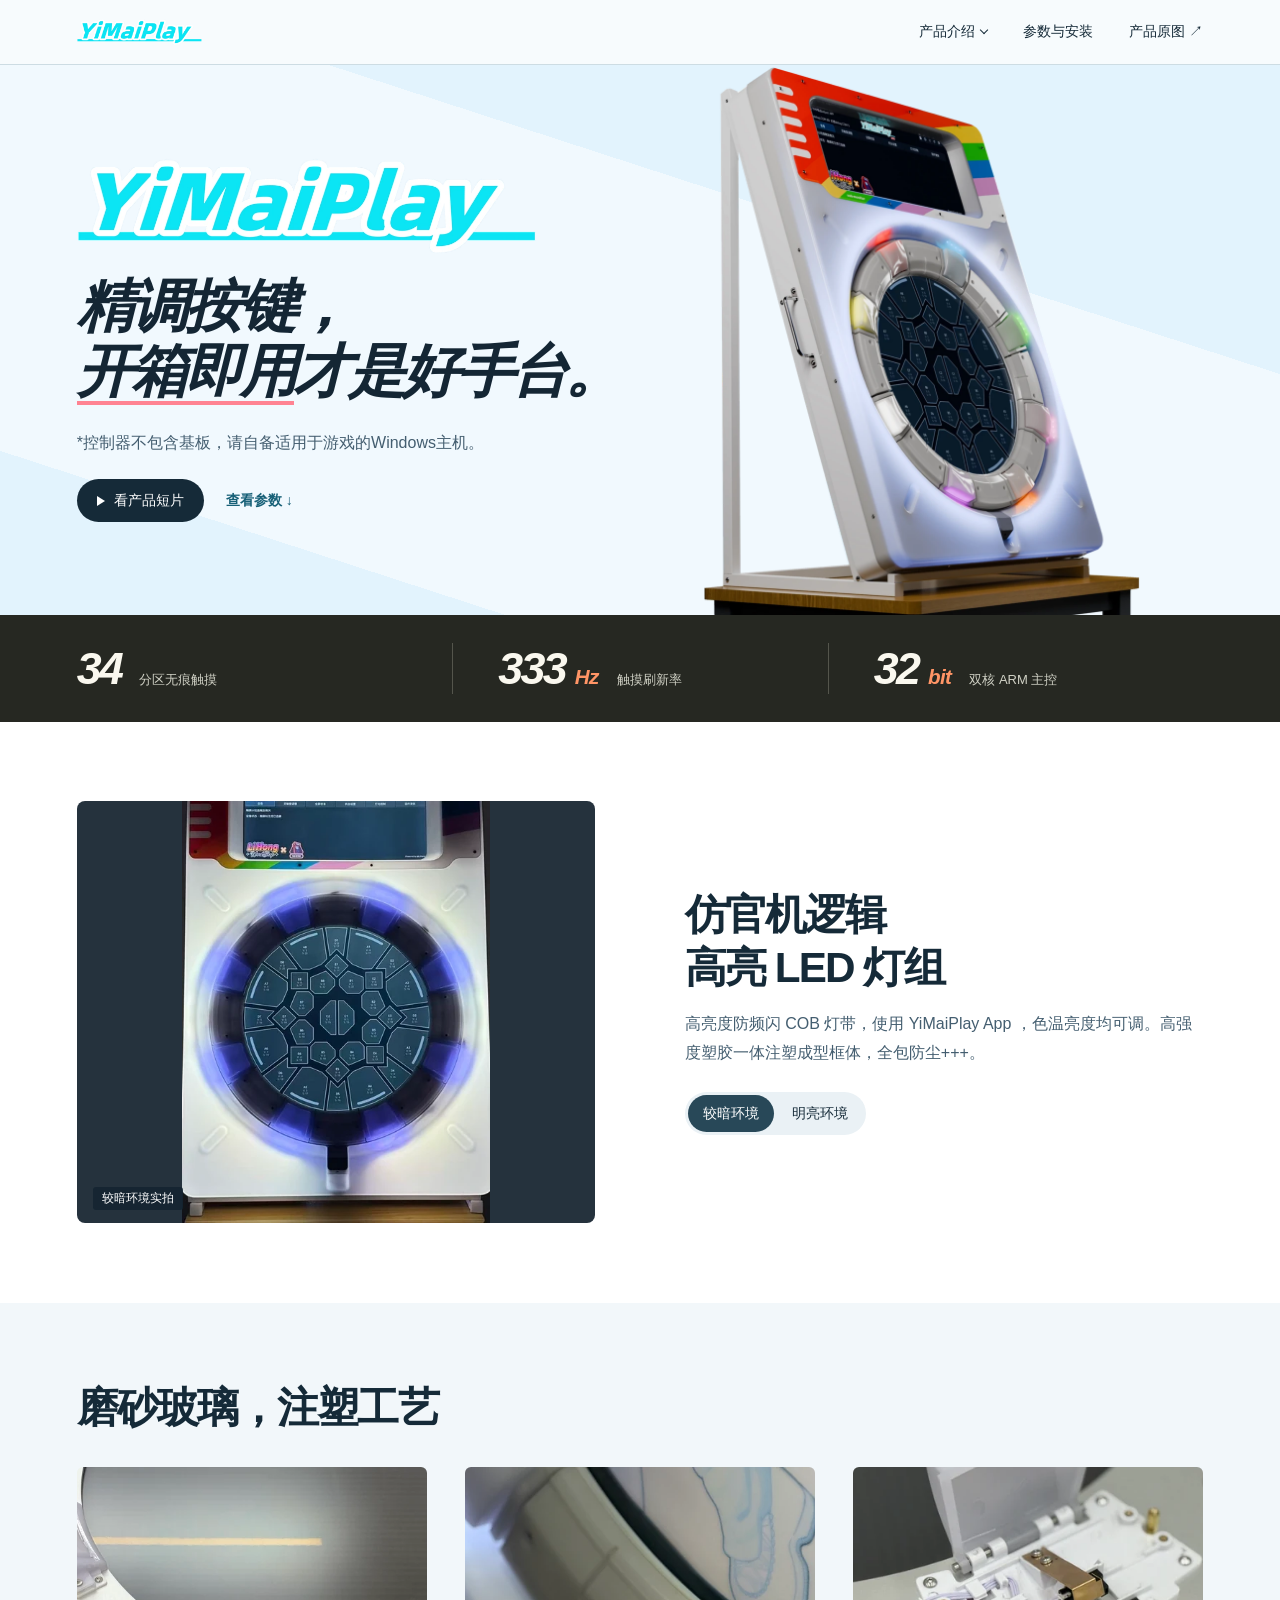
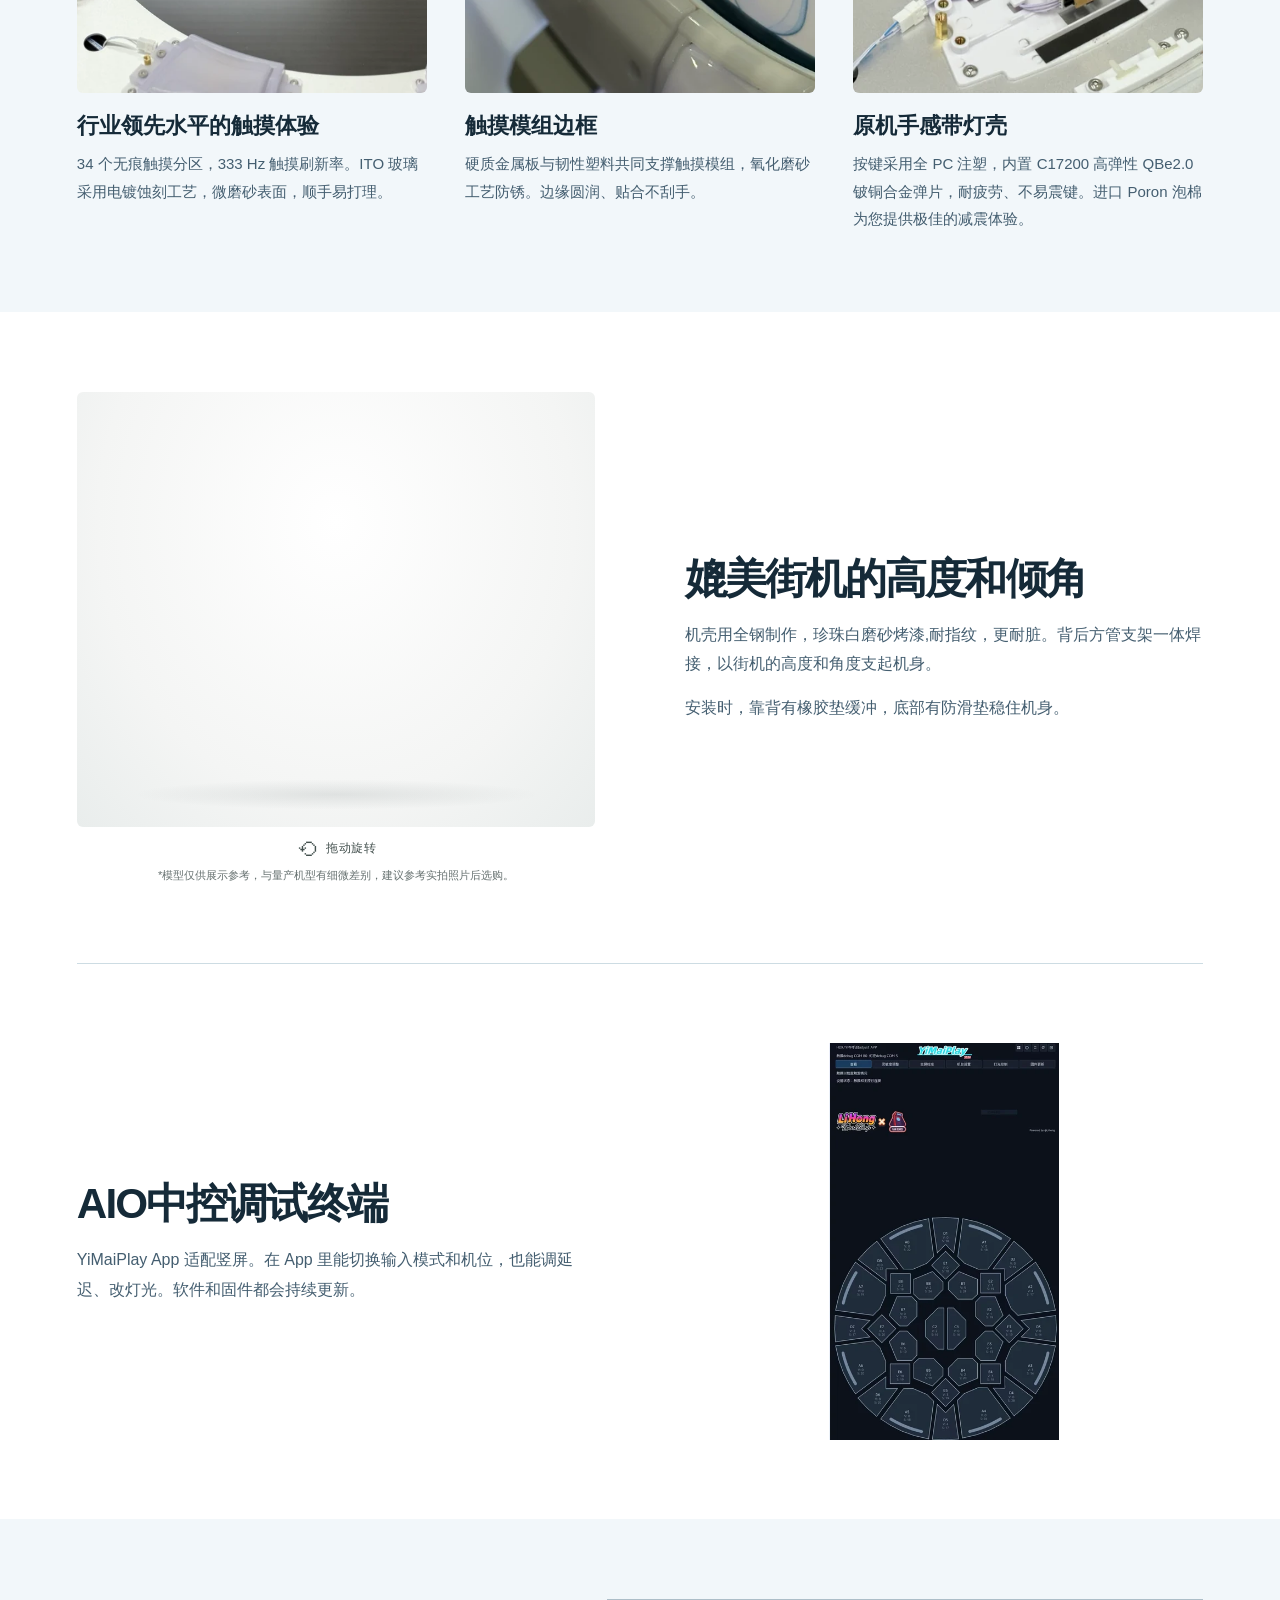
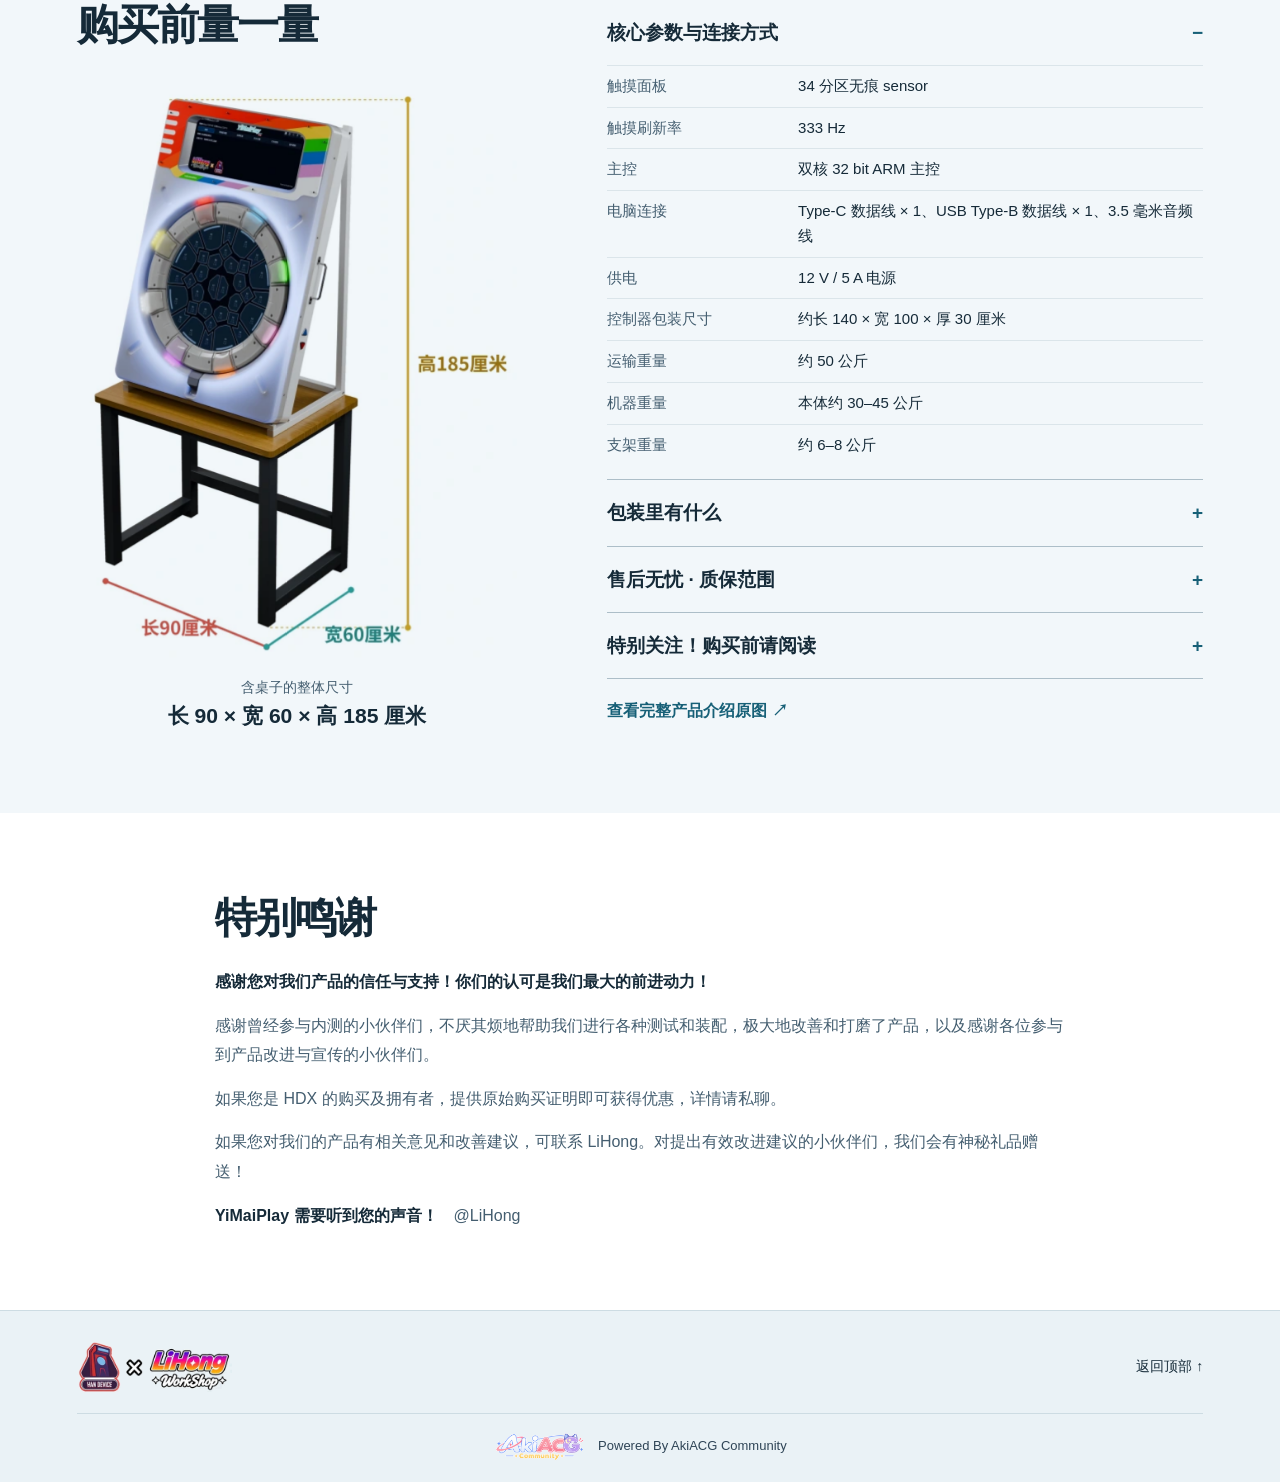
==== commit 1fc7e6f5: "Launch the YiMaiLite particle teaser and product navigation" ====
--- a/docs/index.html
+++ b/docs/index.html
@@ -8,6 +8,8 @@
   <meta name="description" content="YiMaiPlay 音游手台，搭配 34 分区磨砂触摸玻璃、注塑按键和高亮 LED 灯组。查看机台实拍、按键结构和含桌尺寸。">
   <link rel="icon" href="assets/brand-icon.png" type="image/png">
   <link rel="stylesheet" href="style.css?v=20261122-2">
+  <link rel="stylesheet" href="product-menu.css">
+  <script defer src="product-menu.js"></script>
   <script defer src="site.js?v=3"></script>
   <script type="module" src="structure-model.js?v=20261122-2"></script>
 </head>
@@ -16,7 +18,10 @@
 <header>
   <div class="wrap nav-wrap">
     <a class="brand" href="#top" aria-label="YiMaiPlay 首页"><img src="assets/wordmark.webp" width="900" height="187" alt="YiMaiPlay"></a>
-    <nav aria-label="主导航"><a href="#light">产品介绍</a><a href="#specs">参数与安装</a><a href="assets/product-guide.webp">产品原图 ↗</a></nav>
+    <nav aria-label="主导航"><details class="product-menu">
+        <summary>产品介绍</summary>
+        <div class="product-links"><a href="#light" aria-current="page">YiMaiPlay</a><a href="lite.html">YiMaiLite</a></div>
+      </details><a href="#specs">参数与安装</a><a href="assets/product-guide.webp">产品原图 ↗</a></nav>
   </div>
 </header>
 <main id="main">
--- a/docs/product-menu.css
+++ b/docs/product-menu.css
@@ -0,0 +1,9 @@
+.product-menu { position: relative; z-index: 8; text-align: left; }
+.product-menu summary { display: flex; align-items: center; gap: 6px; min-height: 42px; cursor: pointer; list-style: none; white-space: nowrap; }
+.product-menu summary::-webkit-details-marker { display: none; }
+.product-menu summary::after { content: ""; width: 5px; height: 5px; border: solid currentColor; border-width: 0 1px 1px 0; transform: translateY(-2px) rotate(45deg); }
+.product-menu[open] summary::after { transform: translateY(1px) rotate(225deg); }
+.product-links { position: absolute; top: calc(100% - 1px); left: 0; min-width: 146px; padding: 5px; border: 1px solid var(--menu-border,#d7dfe2); border-radius: 10px; background: var(--menu-bg,#fff); box-shadow: 0 10px 36px #0002; }
+.product-links a { display: block; padding: 9px 13px; border-radius: 6px; font: 550 14px/1.5 Inter, Arial, sans-serif; text-decoration: none; color: inherit; }
+.product-links a:hover, .product-links a:focus-visible { background: var(--menu-hover,#edf3f4); text-decoration: none; }
+.product-links a[aria-current]::after { content: ""; display: inline-block; vertical-align: middle; margin-left: 8px; width: 4px; height: 4px; border-radius: 50%; background: currentColor; }
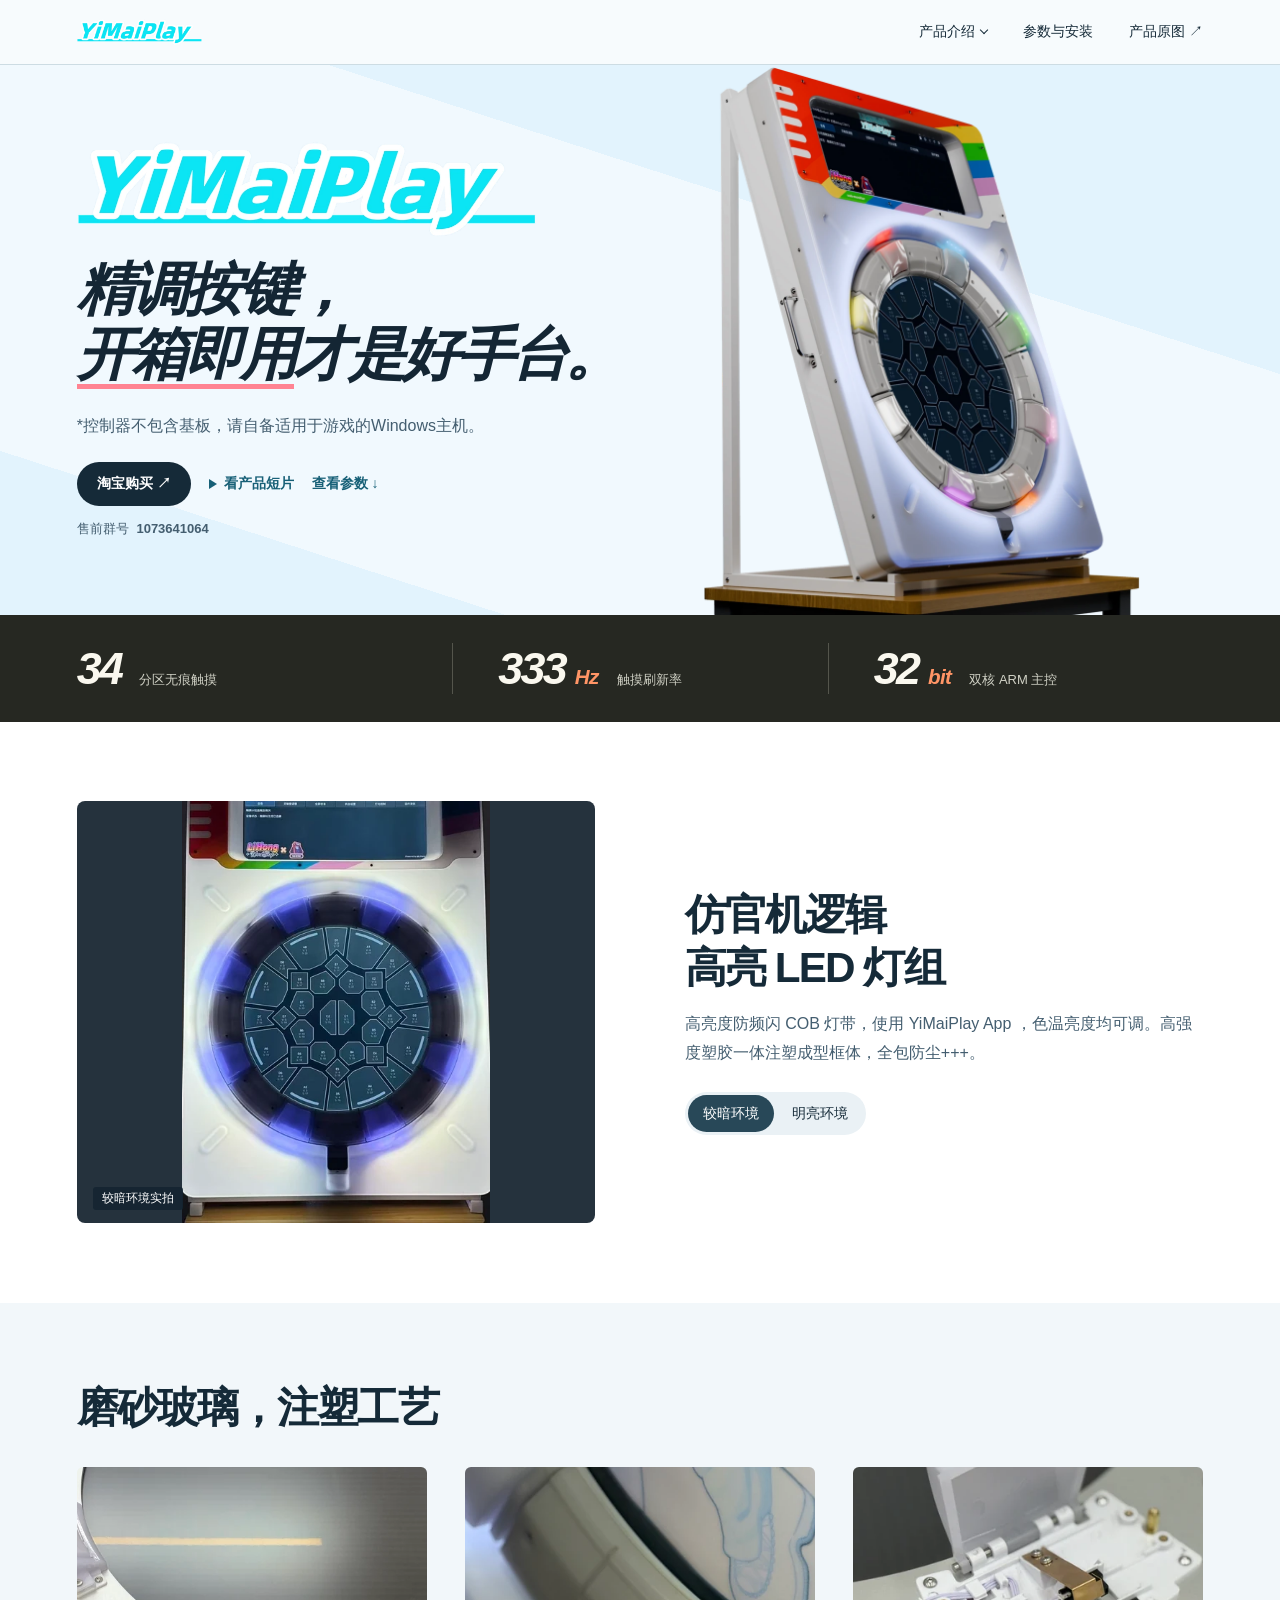
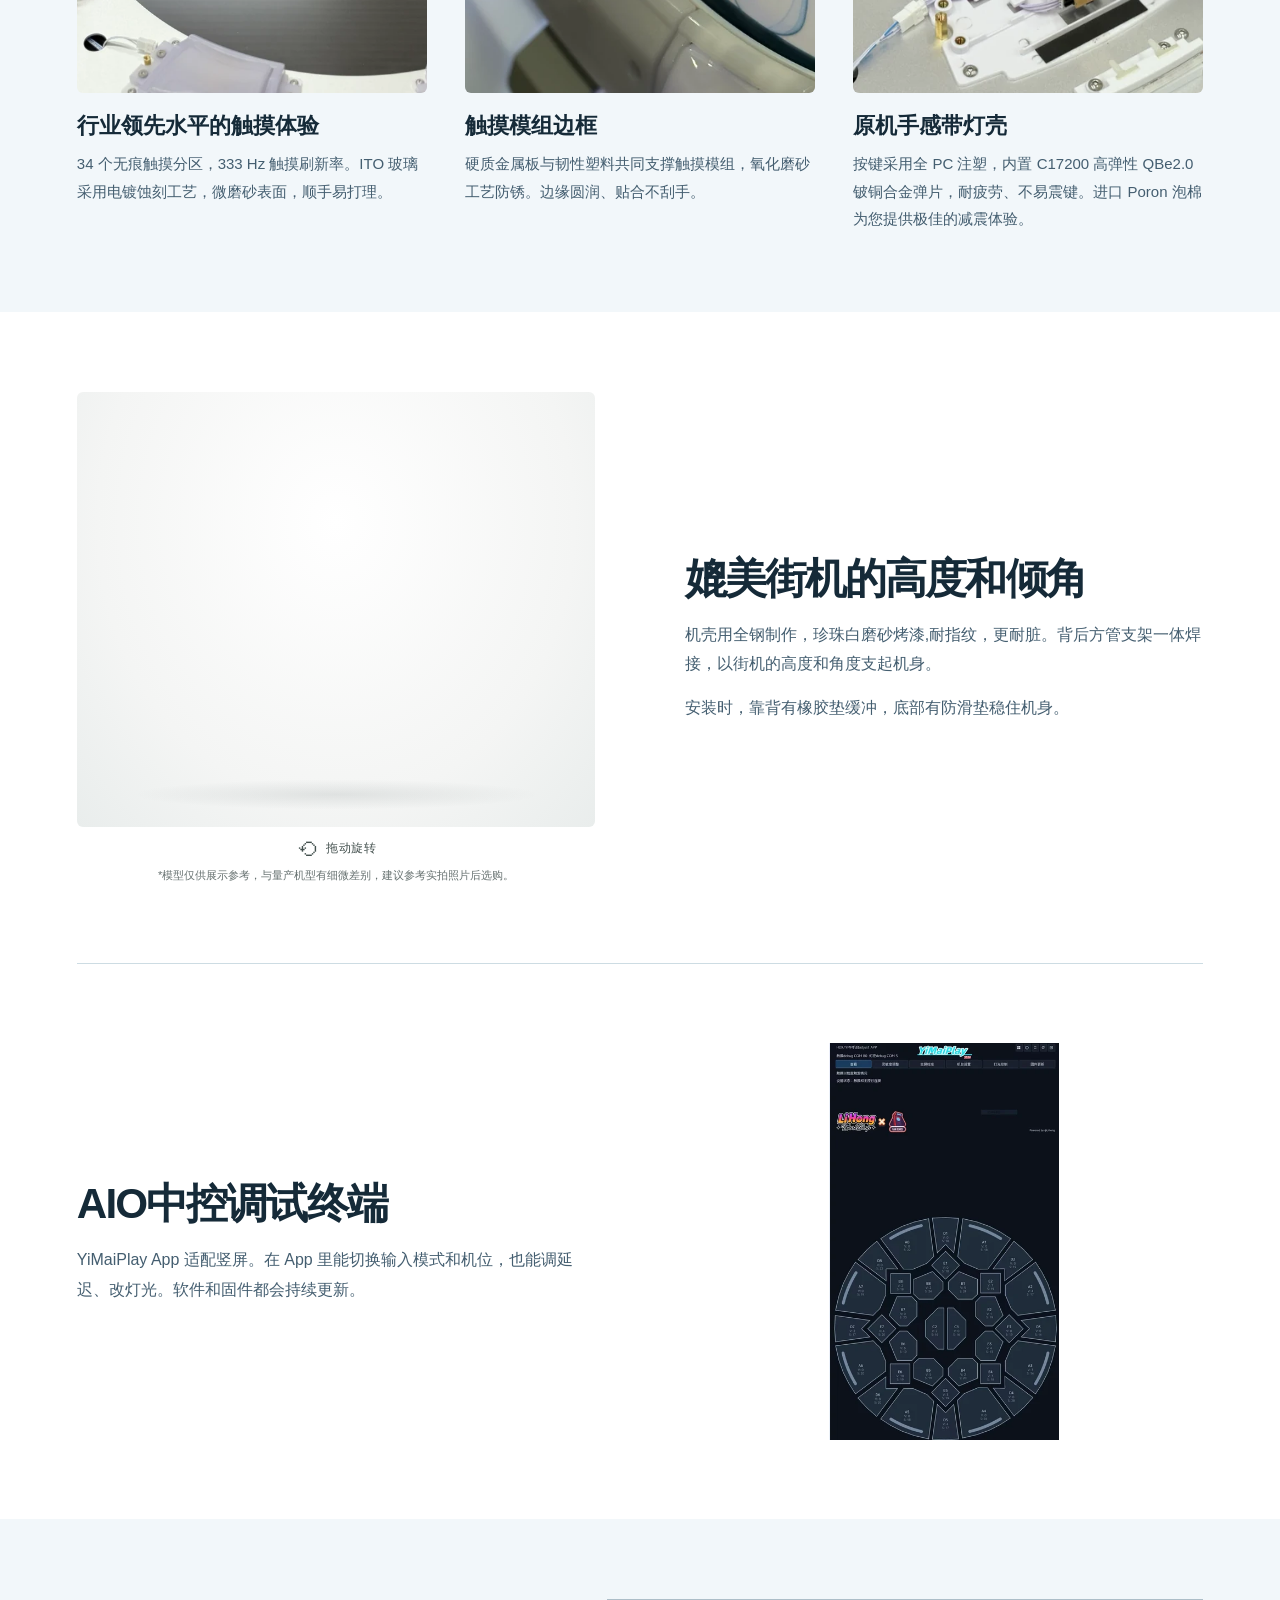
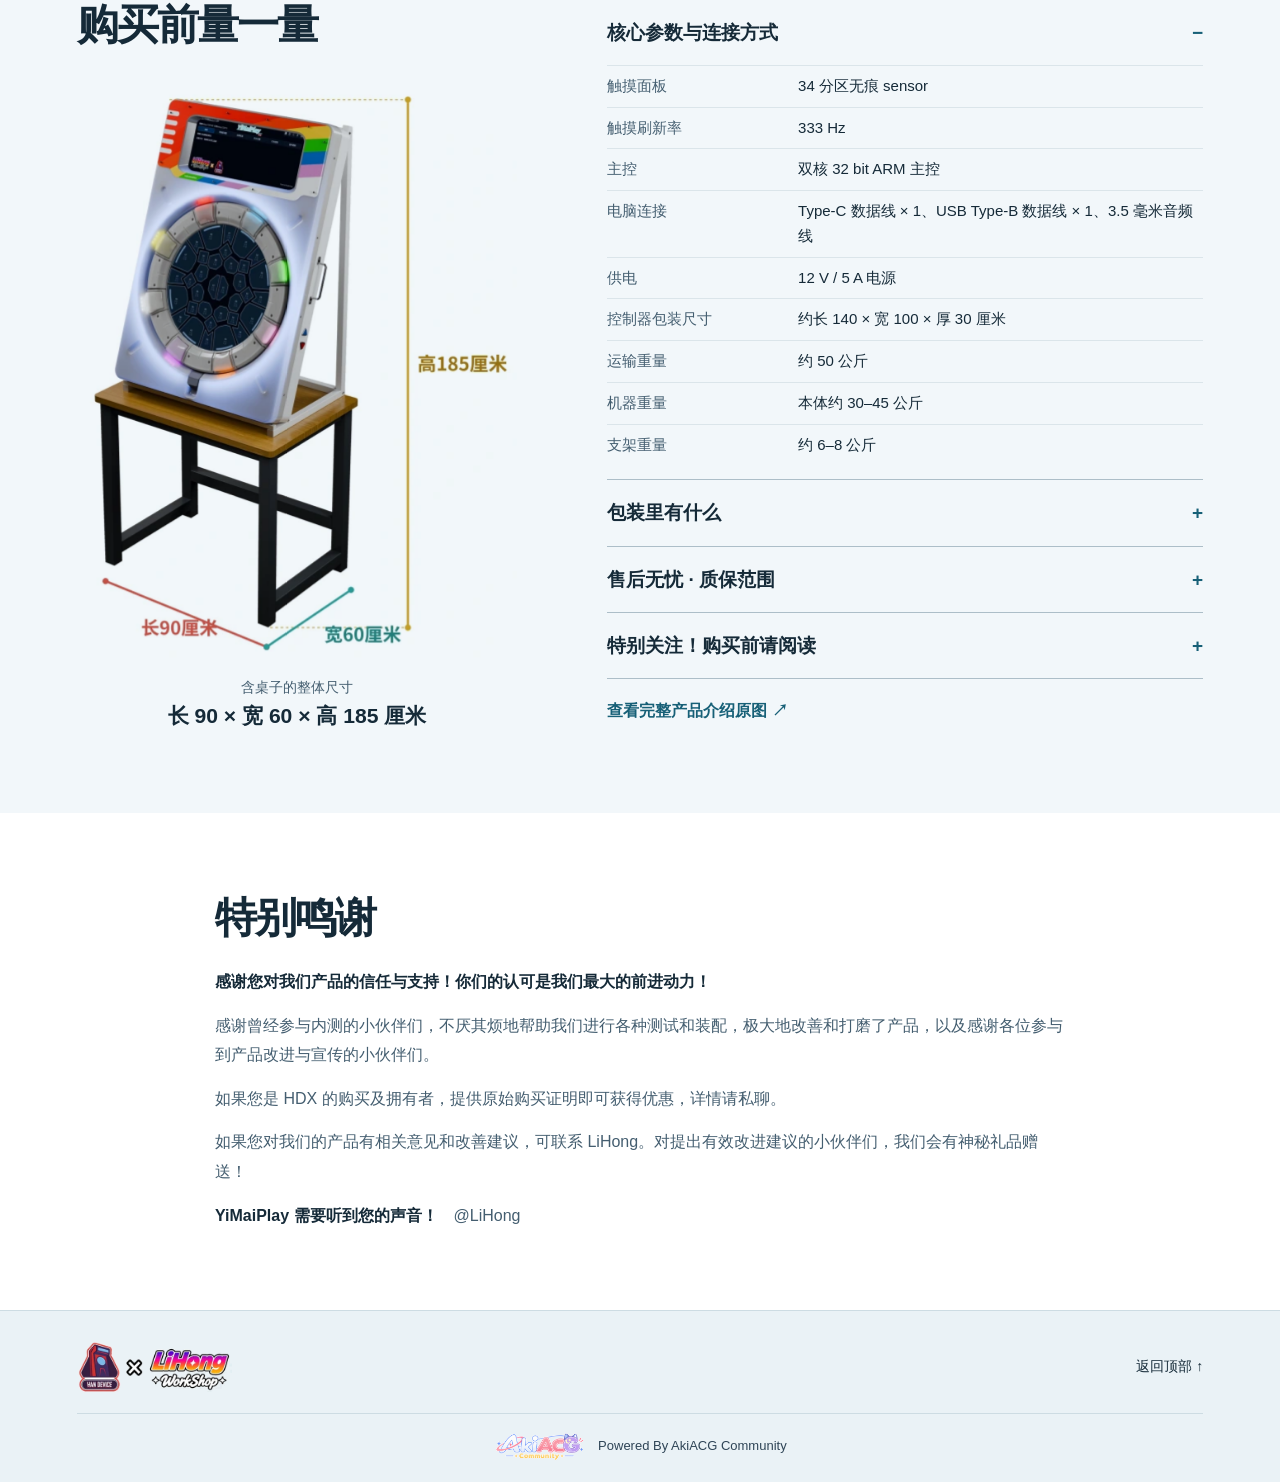
==== commit 907c47c5: "Add the Taobao purchase link and presales group to the homepage" ====
--- a/docs/index.html
+++ b/docs/index.html
@@ -7,7 +7,7 @@
   <title>YiMaiPlay · 音乐游戏控制器</title>
   <meta name="description" content="YiMaiPlay 音游手台，搭配 34 分区磨砂触摸玻璃、注塑按键和高亮 LED 灯组。查看机台实拍、按键结构和含桌尺寸。">
   <link rel="icon" href="assets/brand-icon.png" type="image/png">
-  <link rel="stylesheet" href="style.css?v=20261122-2">
+  <link rel="stylesheet" href="style.css?v=20261122-3">
   <link rel="stylesheet" href="product-menu.css">
   <script defer src="product-menu.js"></script>
   <script defer src="site.js?v=3"></script>
@@ -32,9 +32,11 @@
         <h2>精调按键，<br><span>开箱即用</span>才是好手台。</h2>
         <p>*控制器不包含基板，请自备适用于游戏的Windows主机。</p>
         <div class="actions">
+          <a class="buy-link" href="https://item.taobao.com/item.htm?id=1094989437222" target="_blank" rel="noopener">淘宝购买 ↗</a>
           <a class="film-link" href="assets/yimaiplay.mp4"><i aria-hidden="true"></i>看产品短片</a>
           <a class="spec-link" href="#specs">查看参数 ↓</a>
         </div>
+        <p class="presale">售前群号 <strong>1073641064</strong></p>
       </div>
       <img class="cabinet" src="assets/cabinet.webp" width="890" height="1110" fetchpriority="high" alt="YiMaiPlay 控制器侧前方，可见环形按键、珍珠白机壳和方管支架">
     </div>
--- a/docs/style.css
+++ b/docs/style.css
@@ -33,9 +33,13 @@
 .hero h2 span { text-decoration: underline; text-decoration-color: #ff8392; text-decoration-thickness: .08em; text-underline-offset: .1em; }
 .hero p { color: var(--muted); margin-top: 26px; }
 .cabinet { align-self: end; justify-self: center; width: min(100%, 625px); height: clamp(530px, 43vw, 665px); object-fit: contain; object-position: center bottom; }
-.actions { margin-top: 23px; gap: 22px; font-size: 14px; }
-.film-link { display: inline-flex; align-items: center; gap: 9px; padding: 10px 20px; border-radius: 24px; background: var(--ink); color: white; }
-.film-link i { border-block: 5px solid transparent; border-left: 8px solid white; }
+.actions { margin-top: 23px; flex-wrap: wrap; gap: 10px 18px; font-size: 14px; }
+.buy-link { padding: 10px 20px; border-radius: 24px; background: var(--ink); color: white; font-weight: 650; }
+.buy-link:hover { background: #254858; }
+.film-link { display: inline-flex; align-items: center; gap: 7px; color: var(--accent); font-weight: 600; }
+.hero .presale { margin-top: 12px; font-size: 13px; }
+.presale strong { margin-left: 4px; font-variant-numeric: tabular-nums; user-select: all; }
+.film-link i { border-block: 5px solid transparent; border-left: 8px solid currentColor; }
 .spec-link, .guide-link { color: var(--accent); font-weight: 600; }
 .metrics { background: #262822; color: #faf8ef; }
 .metric-grid {
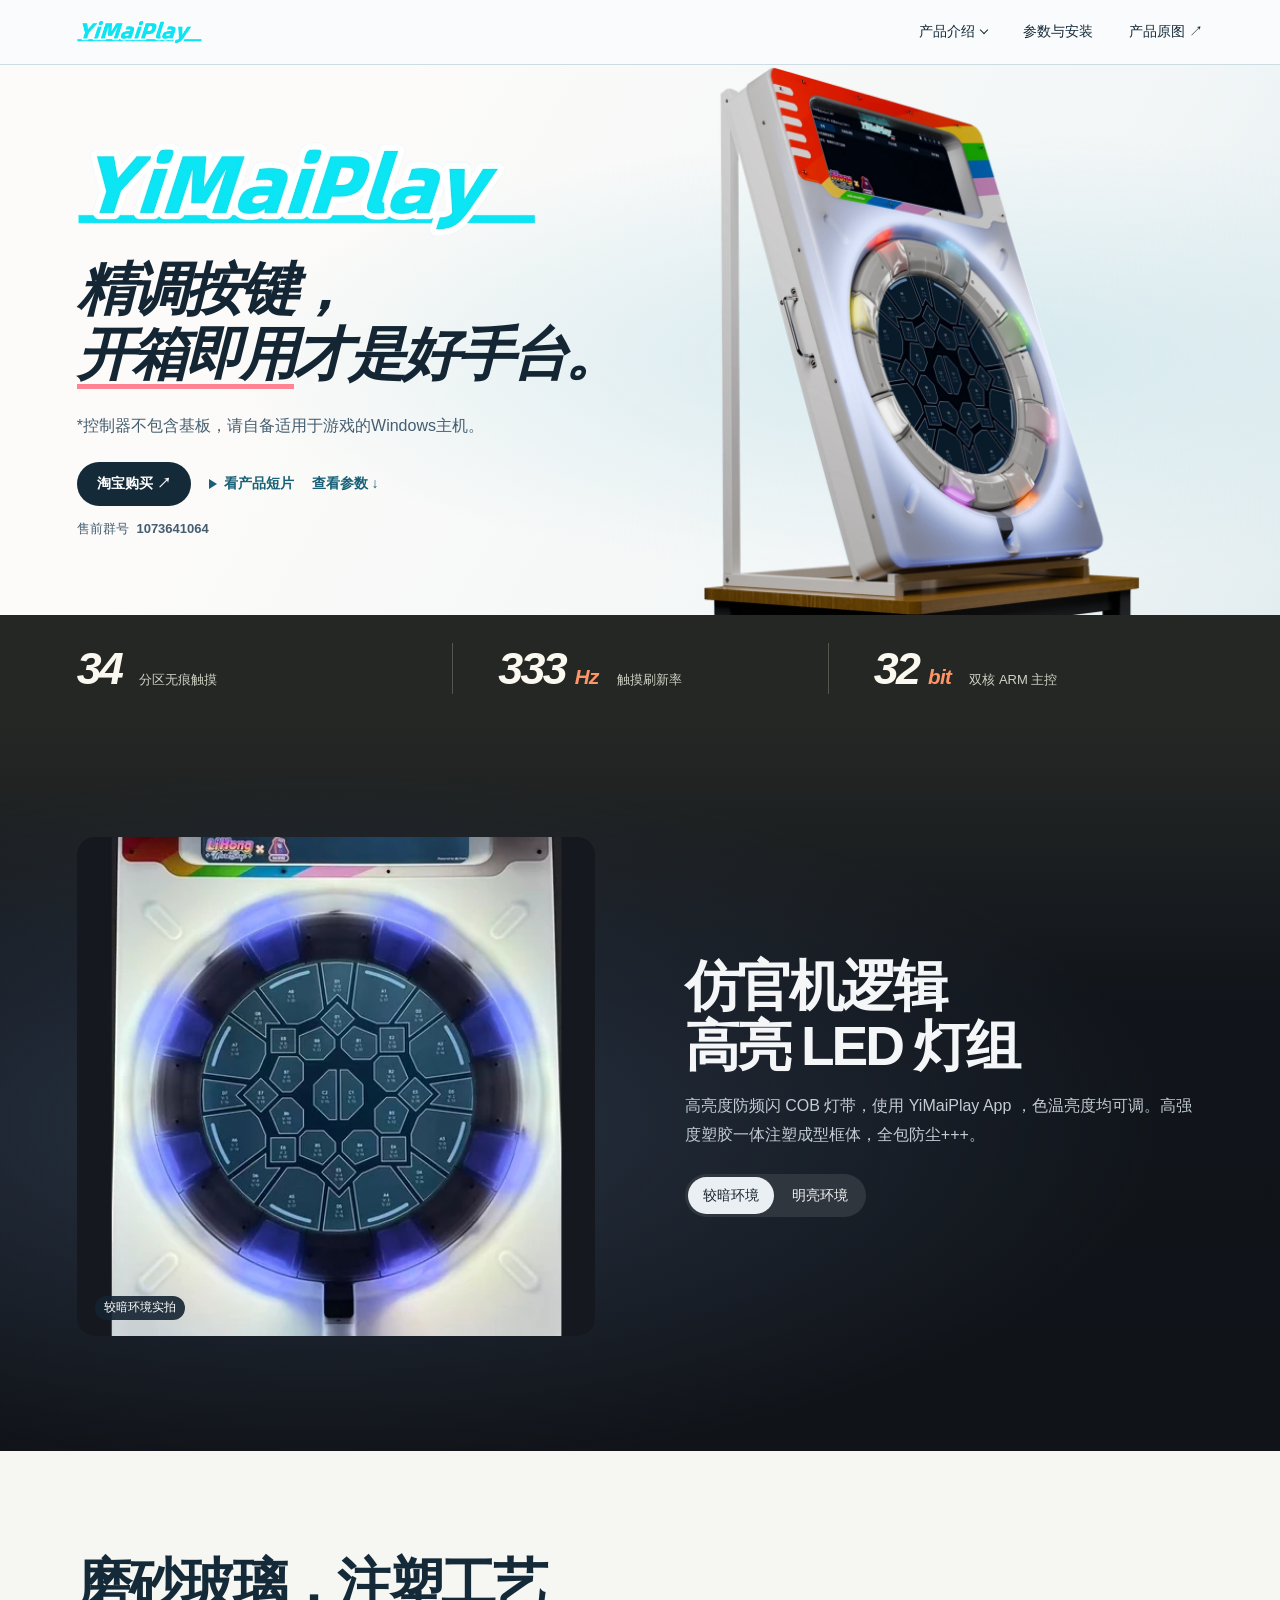
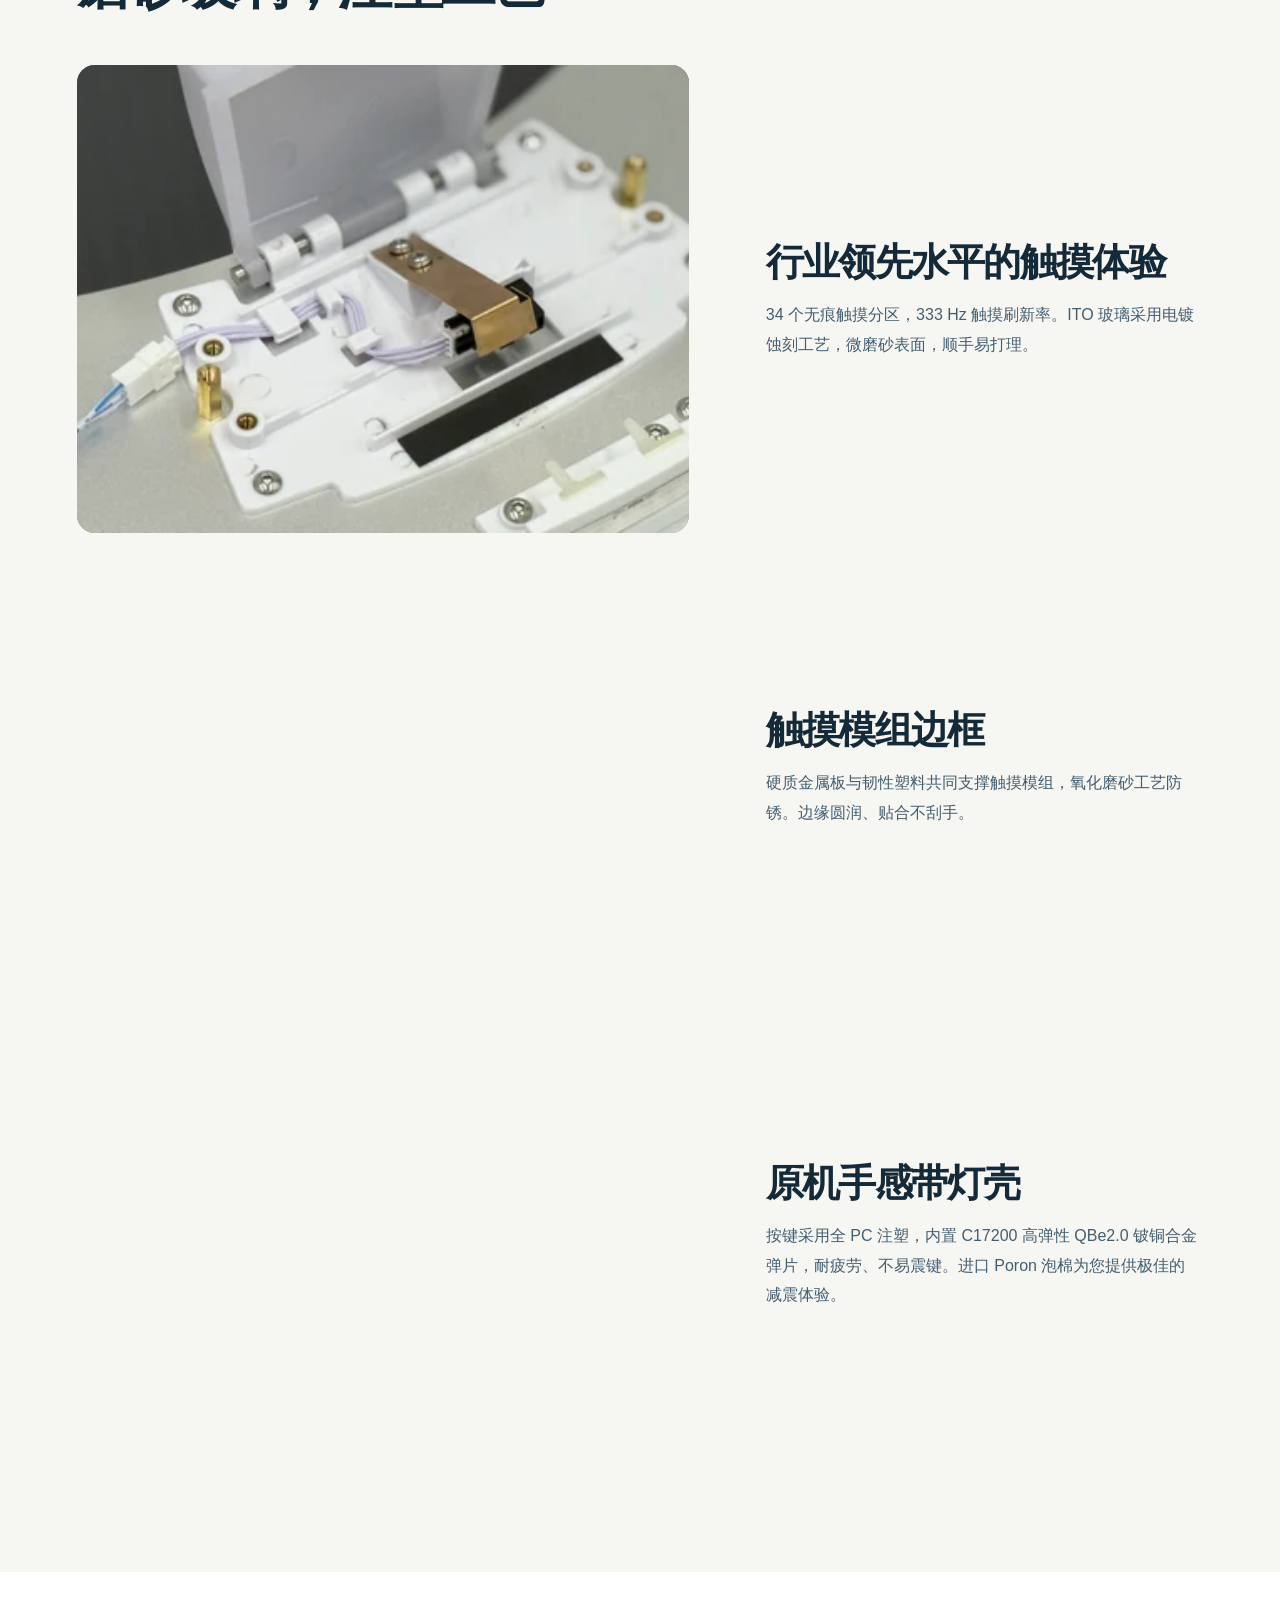
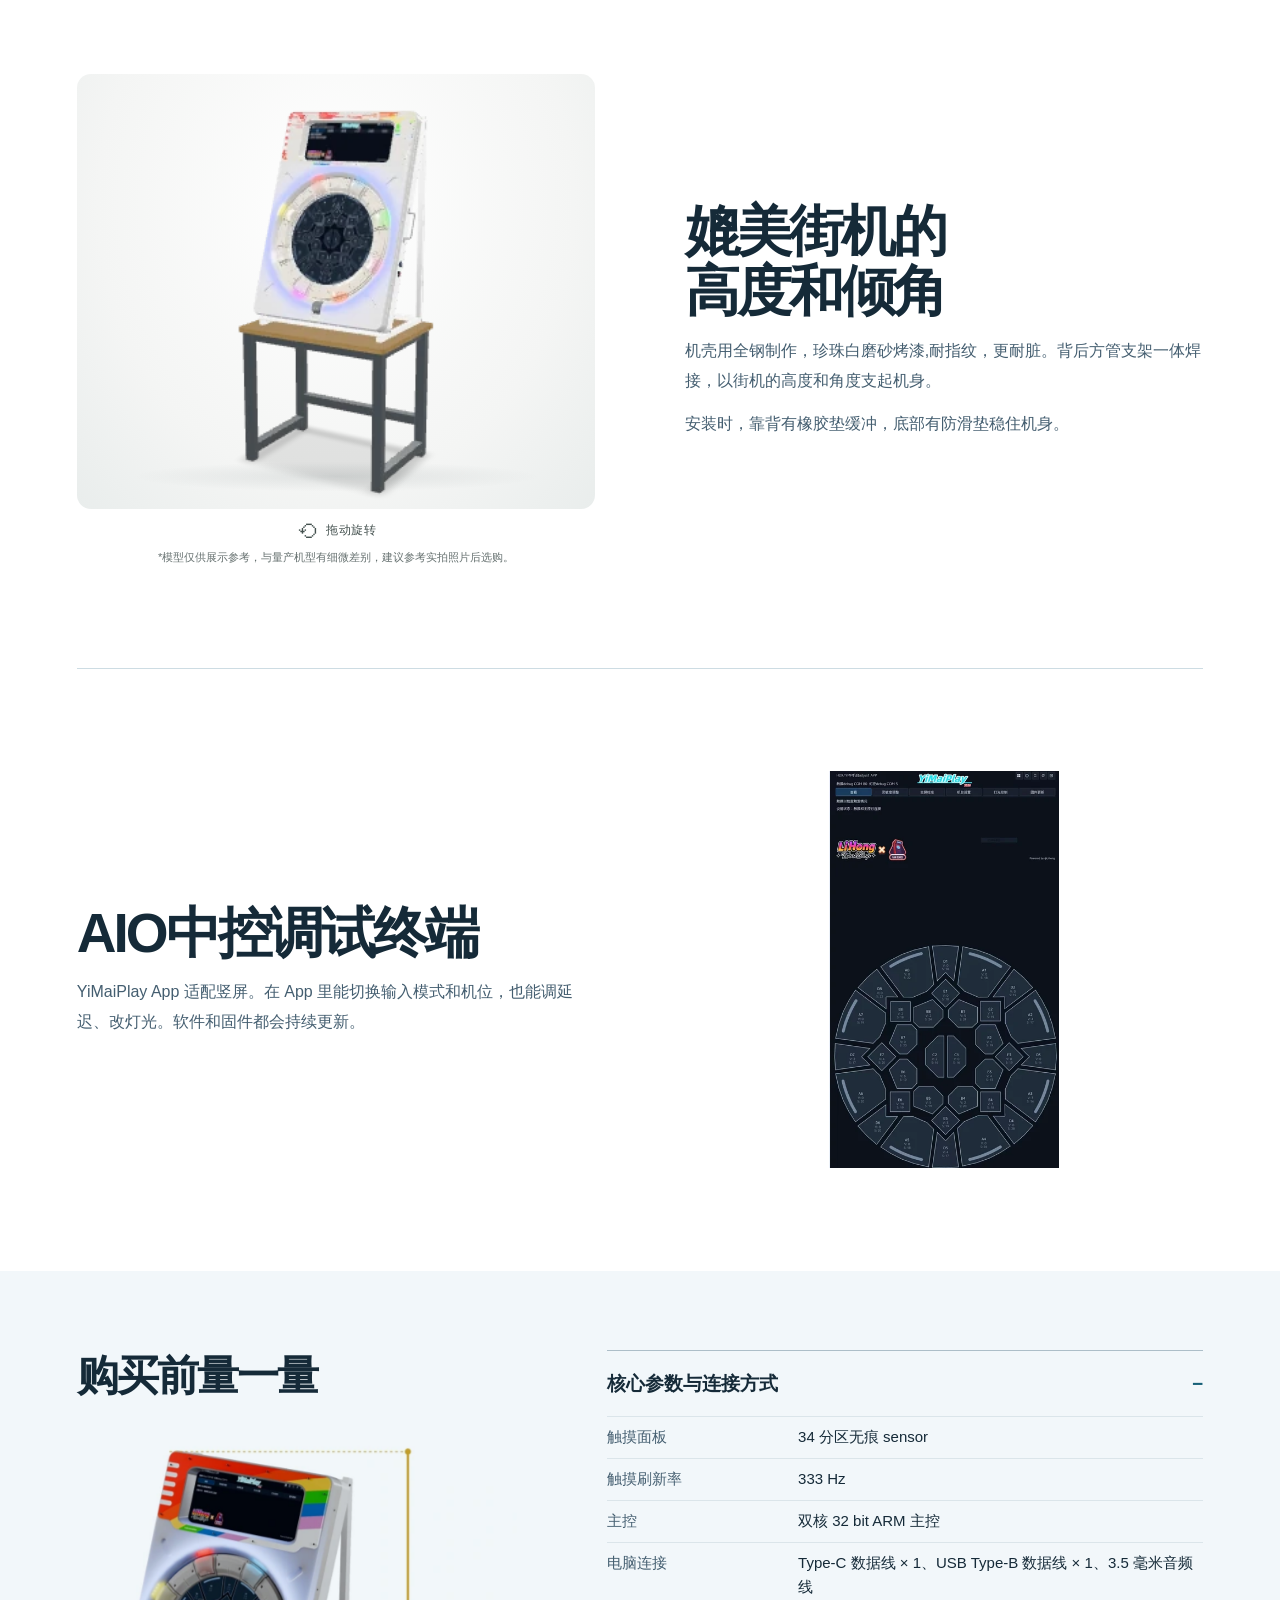
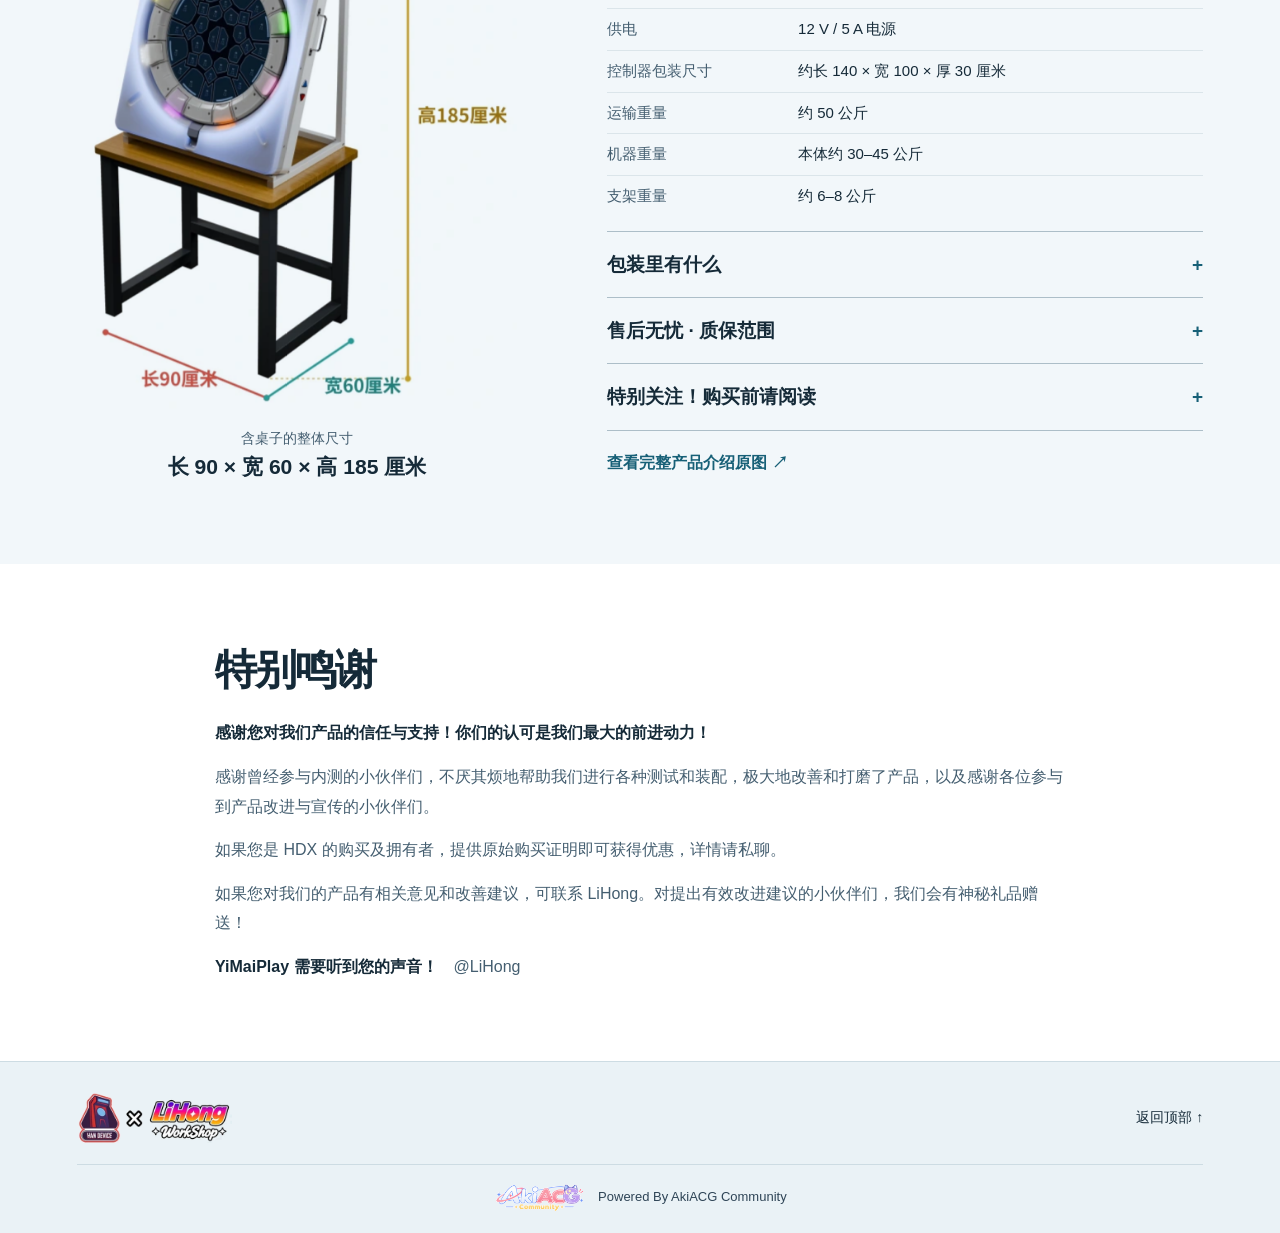
==== commit ac1a6a4a: "Publish the photo-led YiMaiPlay homepage and YiMaiLite wordmarks" ====
--- a/docs/index.html
+++ b/docs/index.html
@@ -7,10 +7,10 @@
   <title>YiMaiPlay · 音乐游戏控制器</title>
   <meta name="description" content="YiMaiPlay 音游手台，搭配 34 分区磨砂触摸玻璃、注塑按键和高亮 LED 灯组。查看机台实拍、按键结构和含桌尺寸。">
   <link rel="icon" href="assets/brand-icon.png" type="image/png">
-  <link rel="stylesheet" href="style.css?v=20261122-3">
+  <link rel="stylesheet" href="style.css?v=20261125-photo">
   <link rel="stylesheet" href="product-menu.css">
   <script defer src="product-menu.js"></script>
-  <script defer src="site.js?v=3"></script>
+  <script defer src="site.js?v=20261125-photo"></script>
   <script type="module" src="structure-model.js?v=20261122-2"></script>
 </head>
 <body>
@@ -25,7 +25,8 @@
   </div>
 </header>
 <main id="main">
-  <section class="hero" id="top" aria-labelledby="hero-title">
+  <div class="intro-sequence" id="top">
+  <section class="hero" aria-labelledby="hero-title">
     <div class="wrap hero-inner">
       <div class="hero-copy">
         <h1 id="hero-title"><img class="wordmark" src="assets/wordmark.webp" width="900" height="187" alt="YiMaiPlay"></h1>
@@ -48,7 +49,7 @@
       <div><dt>双核 ARM 主控</dt><dd>32 <small>bit</small></dd></div>
     </dl>
   </div>
-  <section class="wrap section lighting" id="light">
+  <section class="lighting-band" id="light"><div class="wrap section lighting">
     <figure class="light-photo">
       <img id="light-image" src="assets/lights-dark.webp" loading="lazy" width="428" height="588" alt="较暗环境下的控制器正面灯效实拍">
       <img class="light-overlay" src="assets/lights-bright.webp" width="428" height="588" loading="lazy" alt="" aria-hidden="true">
@@ -62,9 +63,11 @@
         <button data-light="bright" aria-pressed="false">明亮环境</button>
       </div>
     </div>
-  </section>
+  </div></section>
+  </div>
   <section class="detail-section" id="details"><div class="wrap section">
     <h2>磨砂玻璃，注塑工艺</h2>
+    <div class="detail-story">
     <div class="detail-grid">
       <article>
         <img src="assets/glass.webp" alt="ITO 玻璃的磨砂表面" loading="lazy" width="548" height="342">
@@ -81,6 +84,7 @@
         <h3>原机手感带灯壳</h3>
         <p>按键采用全 PC 注塑，内置 C17200 高弹性 QBe2.0 铍铜合金弹片，耐疲劳、不易震键。进口 Poron 泡棉为您提供极佳的减震体验。</p>
       </article>
+    </div>
     </div>
   </div></section>
   <section class="wrap section structure" id="structure">
--- a/docs/style.css
+++ b/docs/style.css
@@ -19,13 +19,13 @@
 .skip { position: fixed; top: -80px; z-index: 10; background: white; padding: 12px; }
 .skip:focus { top: 6px; }
 .wrap { width: min(88%, 1180px); margin-inline: auto; }
-header { position: sticky; top: 0; z-index: 5; background: #f7fbfdf5; border-bottom: 1px solid var(--line); }
+header { position: sticky; top: 0; z-index: 5; background: rgba(249, 251, 252, .92); backdrop-filter: blur(16px); border-bottom: 1px solid var(--line); }
 .nav-wrap, nav, .actions, .footer-inner, .community { display: flex; align-items: center; }
 .nav-wrap { height: 64px; justify-content: space-between; }
 .brand img { width: 125px; }
 nav { gap: clamp(14px, 3vw, 36px); font-size: 14px; }
 nav a:hover, .spec-link:hover, .back-top:hover, .guide-link:hover { text-decoration: underline; text-underline-offset: 4px; }
-.hero { overflow: hidden; background: linear-gradient(18deg, #e2f3fd 0 17%, #f1f9fe 17% 68%, #e2f3fd 68%); }
+.hero { overflow: hidden; background: radial-gradient(ellipse at 76% 53%, #d5e9ee, transparent 54%), linear-gradient(120deg, #fcfbf9 24%, #f2f6f7 75%, #e3edf0); }
 .hero-inner { min-height: clamp(530px, 43vw, 665px); display: grid; grid-template-columns: 1fr 1fr; align-items: center; position: relative; }
 .hero-copy { position: relative; z-index: 1; padding-block: 36px; }
 .wordmark { width: min(94%, 460px); }
@@ -41,7 +41,7 @@
 .presale strong { margin-left: 4px; font-variant-numeric: tabular-nums; user-select: all; }
 .film-link i { border-block: 5px solid transparent; border-left: 8px solid currentColor; }
 .spec-link, .guide-link { color: var(--accent); font-weight: 600; }
-.metrics { background: #262822; color: #faf8ef; }
+.metrics { background: #252725; color: #faf8ef; }
 .metric-grid {
   display: grid;
   grid-template-columns: repeat(3, minmax(0, 1fr));
@@ -148,10 +148,6 @@
 .light-overlay { opacity: 0; pointer-events: none; }
 .bright .light-overlay { opacity: 1; }
 
-@keyframes cabinet-arrives {
-  from { opacity: .3; transform: translate(18px, 16px) scale(.965); }
-  to { opacity: 1; transform: none; }
-}
 @keyframes detail-appears {
   from { opacity: .35; transform: translateY(15px); }
   to { opacity: 1; transform: none; }
@@ -161,10 +157,6 @@
   to { transform: scaleX(1); }
 }
 @media (prefers-reduced-motion: no-preference) {
-  .cabinet {
-    transform-origin: 52% 100%;
-    animation: cabinet-arrives 760ms cubic-bezier(.18,.76,.28,1) backwards;
-  }
   .hero h2 span { position: relative; text-decoration: none; }
   .hero h2 span::after {
     content: '';
@@ -181,10 +173,7 @@
   .light-overlay { transition: opacity 340ms ease-in-out; }
   .light-photo { transition: background-color 340ms ease-in-out; }
   .switcher button { transition: color 180ms, background-color 180ms; }
-  @media (min-width: 701px) {
-    .detail-grid article:nth-child(2) { animation-delay: 65ms; }
-    .detail-grid article:nth-child(3) { animation-delay: 130ms; }
-  }
+
 }
 
 .structure-product { container-type: inline-size; width: 100%; min-width: 0; padding: 0; }
@@ -204,3 +193,81 @@
 
 .structure-product figcaption { padding-top: 10px; }
 @media (max-width: 700px) { .product-stage { height: clamp(320px, 92vw, 440px); } }
+
+/* Lighting and materials share the same photographic sequence on the homepage. */
+.lighting-band {
+  background: radial-gradient(ellipse at 25% 55%, #283343, transparent 62%), linear-gradient(#252725, #11151b 38%, #101318);
+  color: #f4f6f7;
+}
+.lighting { padding-block: clamp(60px, 9vw, 138px); }
+.lighting h2, .detail-section h2, .structure h2, .software h2 {
+  font-size: clamp(35px, 4.3vw, 65px);
+  line-height: 1.1;
+  letter-spacing: -.055em;
+  text-wrap: balance;
+}
+.lighting-copy p { color: #c3ccd4; max-width: 34em; }
+.light-photo { border-radius: 18px; background: #15191f; isolation: isolate; }
+.light-photo img { height: clamp(350px, 39vw, 560px); transform: scale(var(--light-scale, 1)); }
+.light-photo figcaption { border-radius: 12px; left: 18px; bottom: 16px; }
+.switcher { background: #30363e; }
+.switcher button[aria-pressed=true] { background: #e9eff3; color: #17232c; }
+.detail-section { background: #f6f6f3; }
+.detail-section > .section { padding-block: clamp(60px, 8vw, 118px); }
+.detail-section h2 { margin-bottom: clamp(28px, 4vw, 62px); }
+.detail-story { --stage-height: clamp(240px, 52svh, 580px); }
+.detail-stage { display: none; }
+.detail-grid h3 { line-height: 1.22; letter-spacing: -.045em; }
+.detail-grid img, .product-stage { border-radius: 14px; }
+.structure, .software { padding-block: clamp(64px, 8vw, 120px); }
+
+.detail-story.is-scrolling { display: grid; grid-template-columns: minmax(0, 1.4fr) minmax(0, 1fr); gap: clamp(32px, 6vw, 96px); }
+.is-scrolling .detail-stage {
+  display: grid;
+  position: sticky;
+  align-self: start;
+  top: calc(50svh + 32px - var(--stage-height) / 2);
+  height: var(--stage-height);
+  border-radius: 18px;
+  overflow: hidden;
+  isolation: isolate;
+  background: #cdd1cc;
+}
+.detail-stage img { grid-area: 1 / 1; width: 100%; height: 100%; min-height: 0; object-fit: cover; }
+.is-scrolling .detail-grid { display: block; margin: 0; }
+.is-scrolling article { min-height: var(--stage-height); display: flex; flex-direction: column; justify-content: center; align-items: start; }
+.is-scrolling article img { display: none; }
+.is-scrolling article h3 { font-size: clamp(28px, 3vw, 46px); margin: 0 0 14px; }
+.is-scrolling article p { max-width: 27em; font-size: clamp(15px, 1.25vw, 18px); }
+
+@media (max-width: 700px) {
+  .detail-story.is-scrolling { --stage-height: min(31svh, 65vw); display: block; }
+  .is-scrolling .detail-stage { top: 55px; z-index: 1; border-radius: 0 0 12px 12px; }
+  .is-scrolling article { min-height: 49svh; }
+  .is-scrolling article:last-child { min-height: 40svh; }
+  .light-photo img { height: clamp(340px, 95vw, 480px); }
+}
+
+@keyframes hero-copy-in {
+  from { opacity: 0; transform: translateY(24px); }
+  to { opacity: 1; transform: translateY(0); }
+}
+@media (prefers-reduced-motion: no-preference) {
+  .intro-sequence { isolation: isolate; }
+  .pin-hero .hero { position: relative; }
+  .pin-hero .cabinet { transform: translateY(var(--cabinet-offset, 0px)); }
+  .pin-hero .hero::after {
+    content: '';
+    position: absolute;
+    inset: 0;
+    pointer-events: none;
+    background: #0d1720;
+    opacity: calc(var(--cover, 0) * .44);
+  }
+  .intro-sequence .metrics, .intro-sequence .lighting-band { position: relative; z-index: 1; }
+  .hero-copy h1, .hero-copy h2, .hero-copy > p, .hero-copy .actions {
+    animation: hero-copy-in .74s cubic-bezier(.16,.8,.28,1) backwards;
+  }
+  .hero-copy h2 { animation-delay: .1s; }
+  .hero-copy > p, .hero-copy .actions { animation-delay: .18s; }
+}
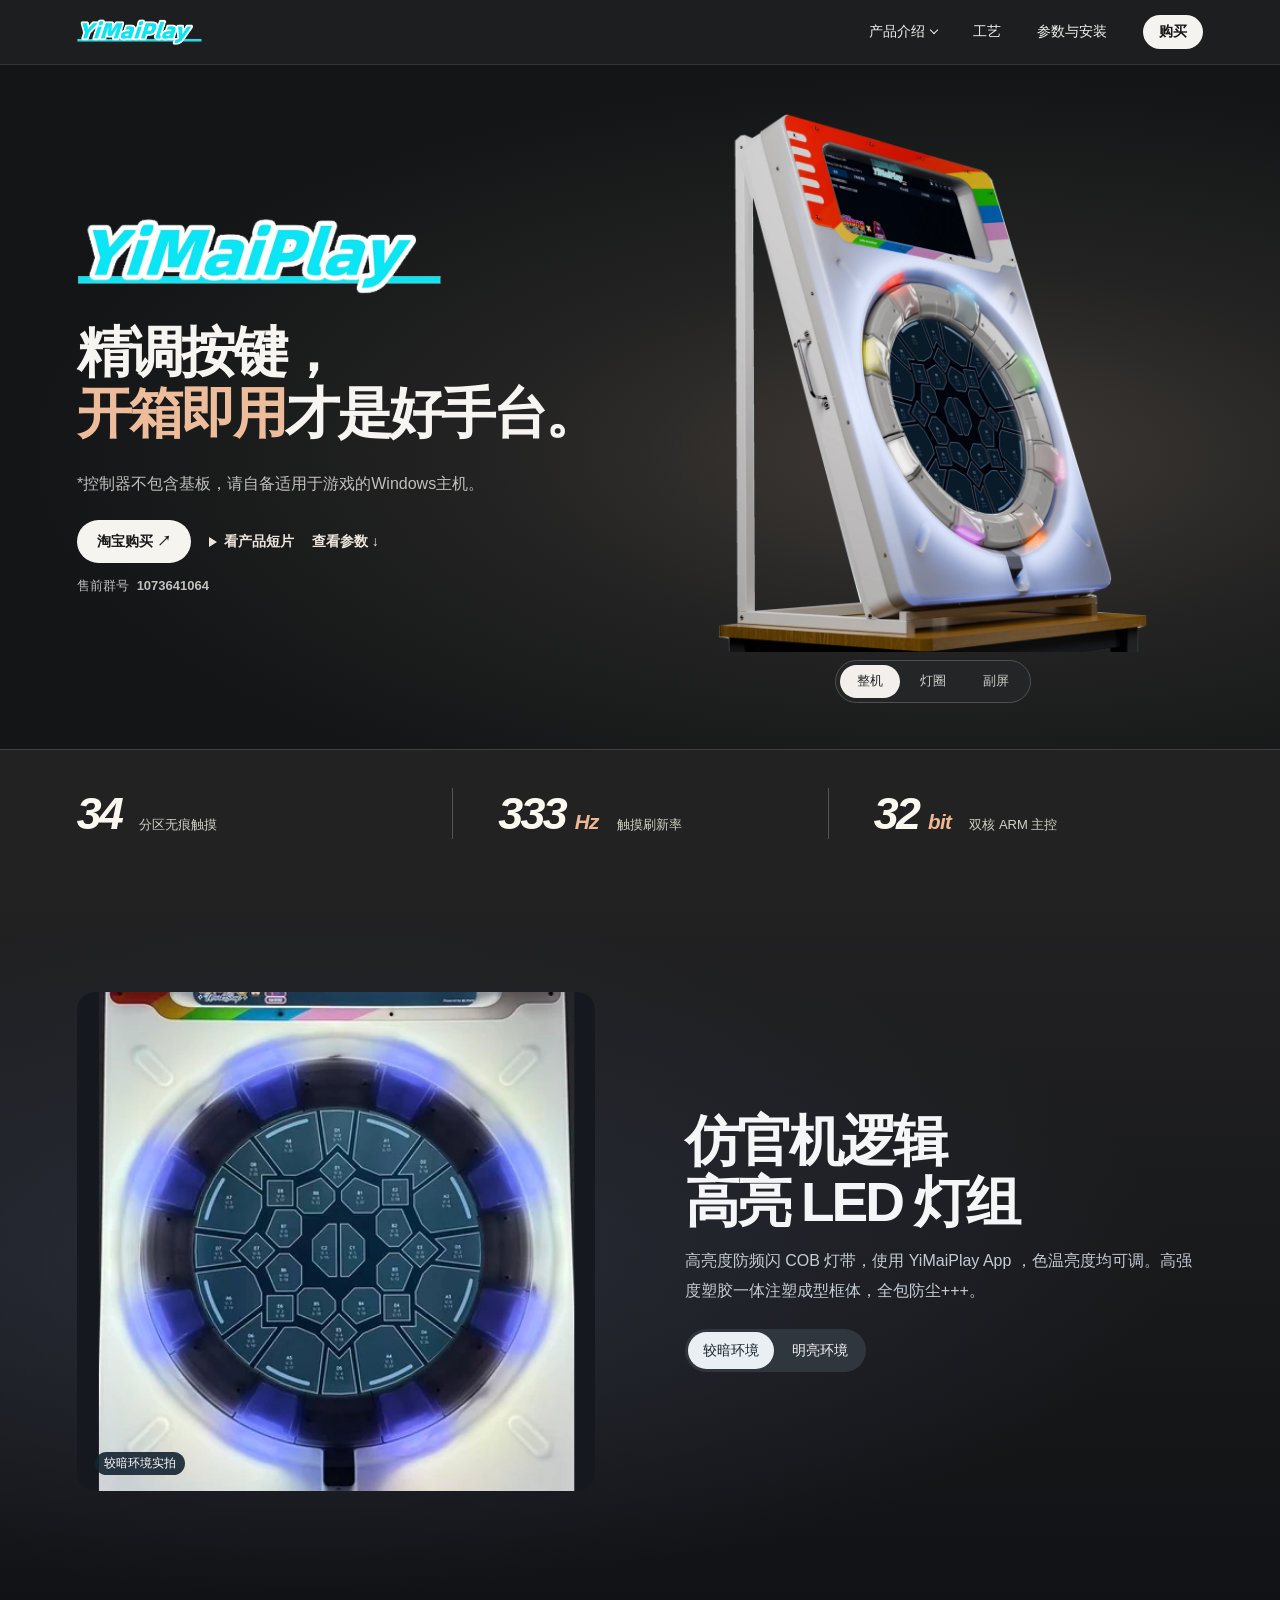
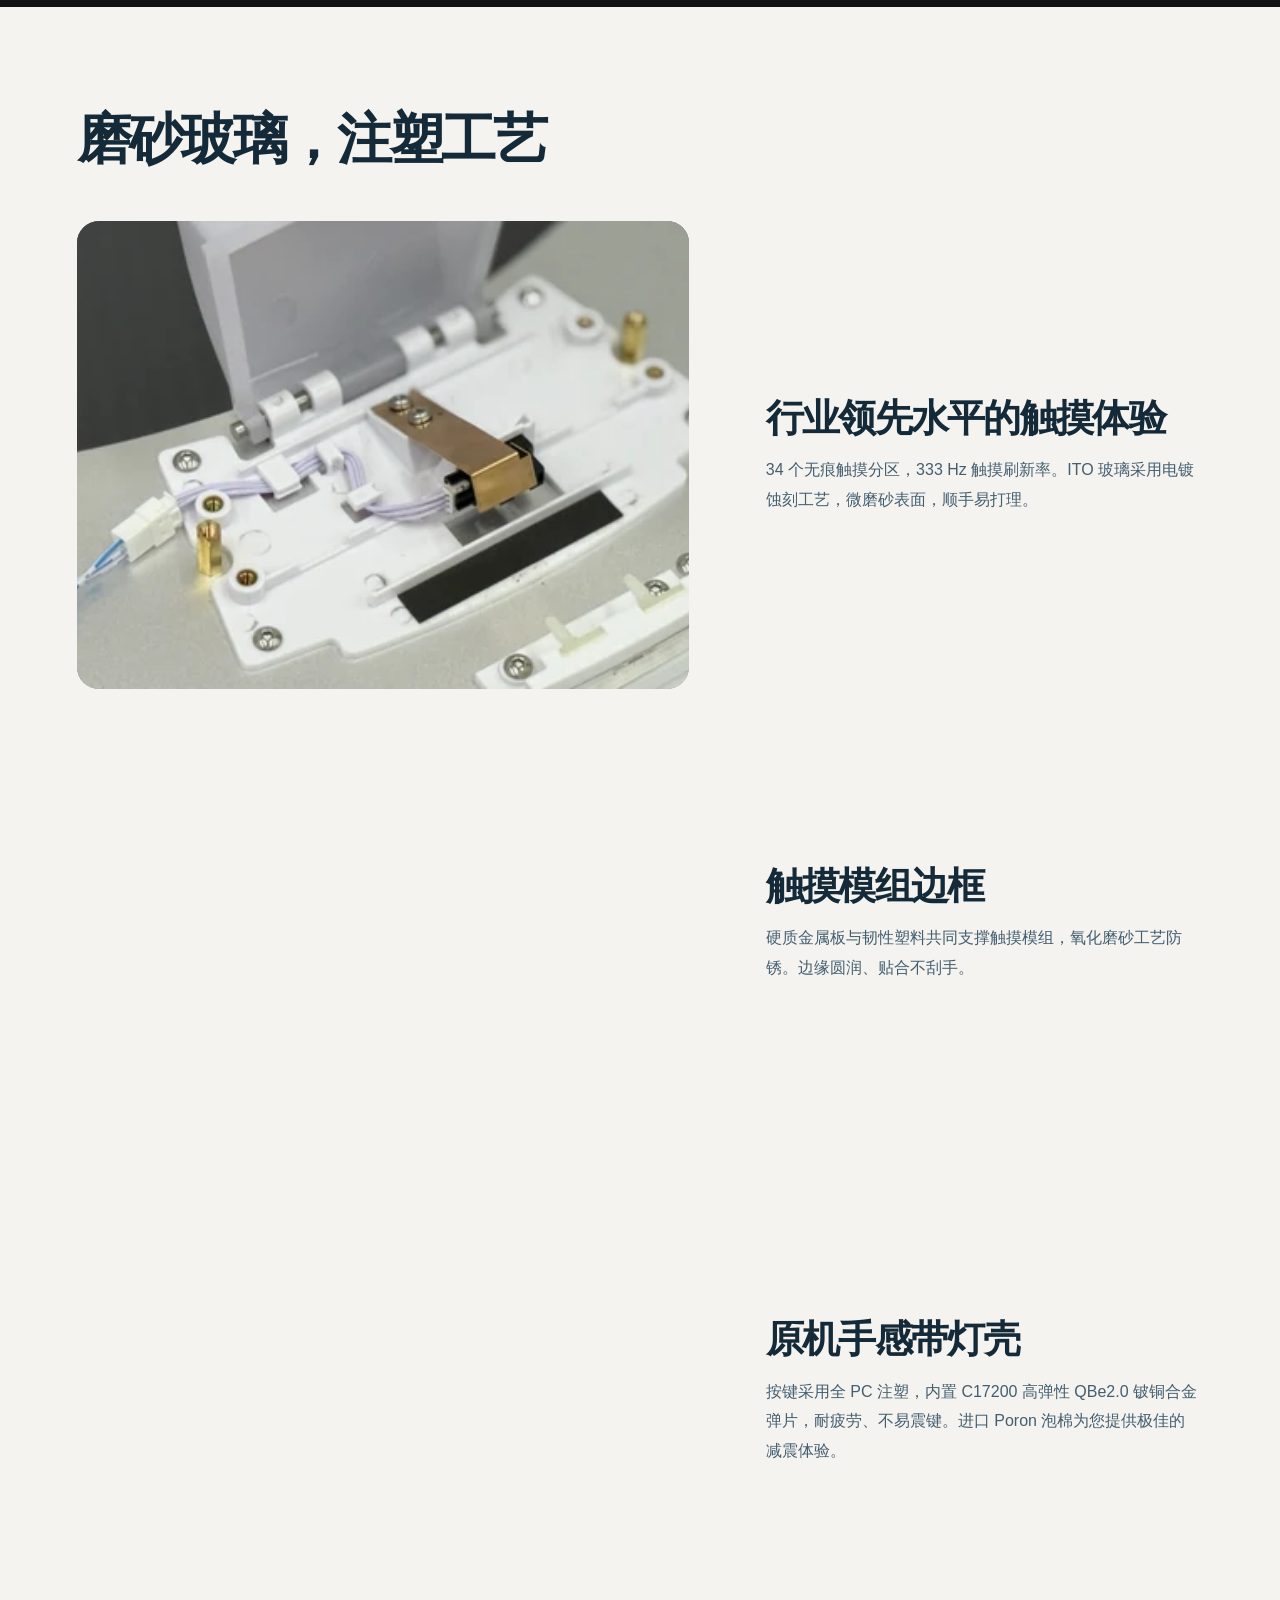
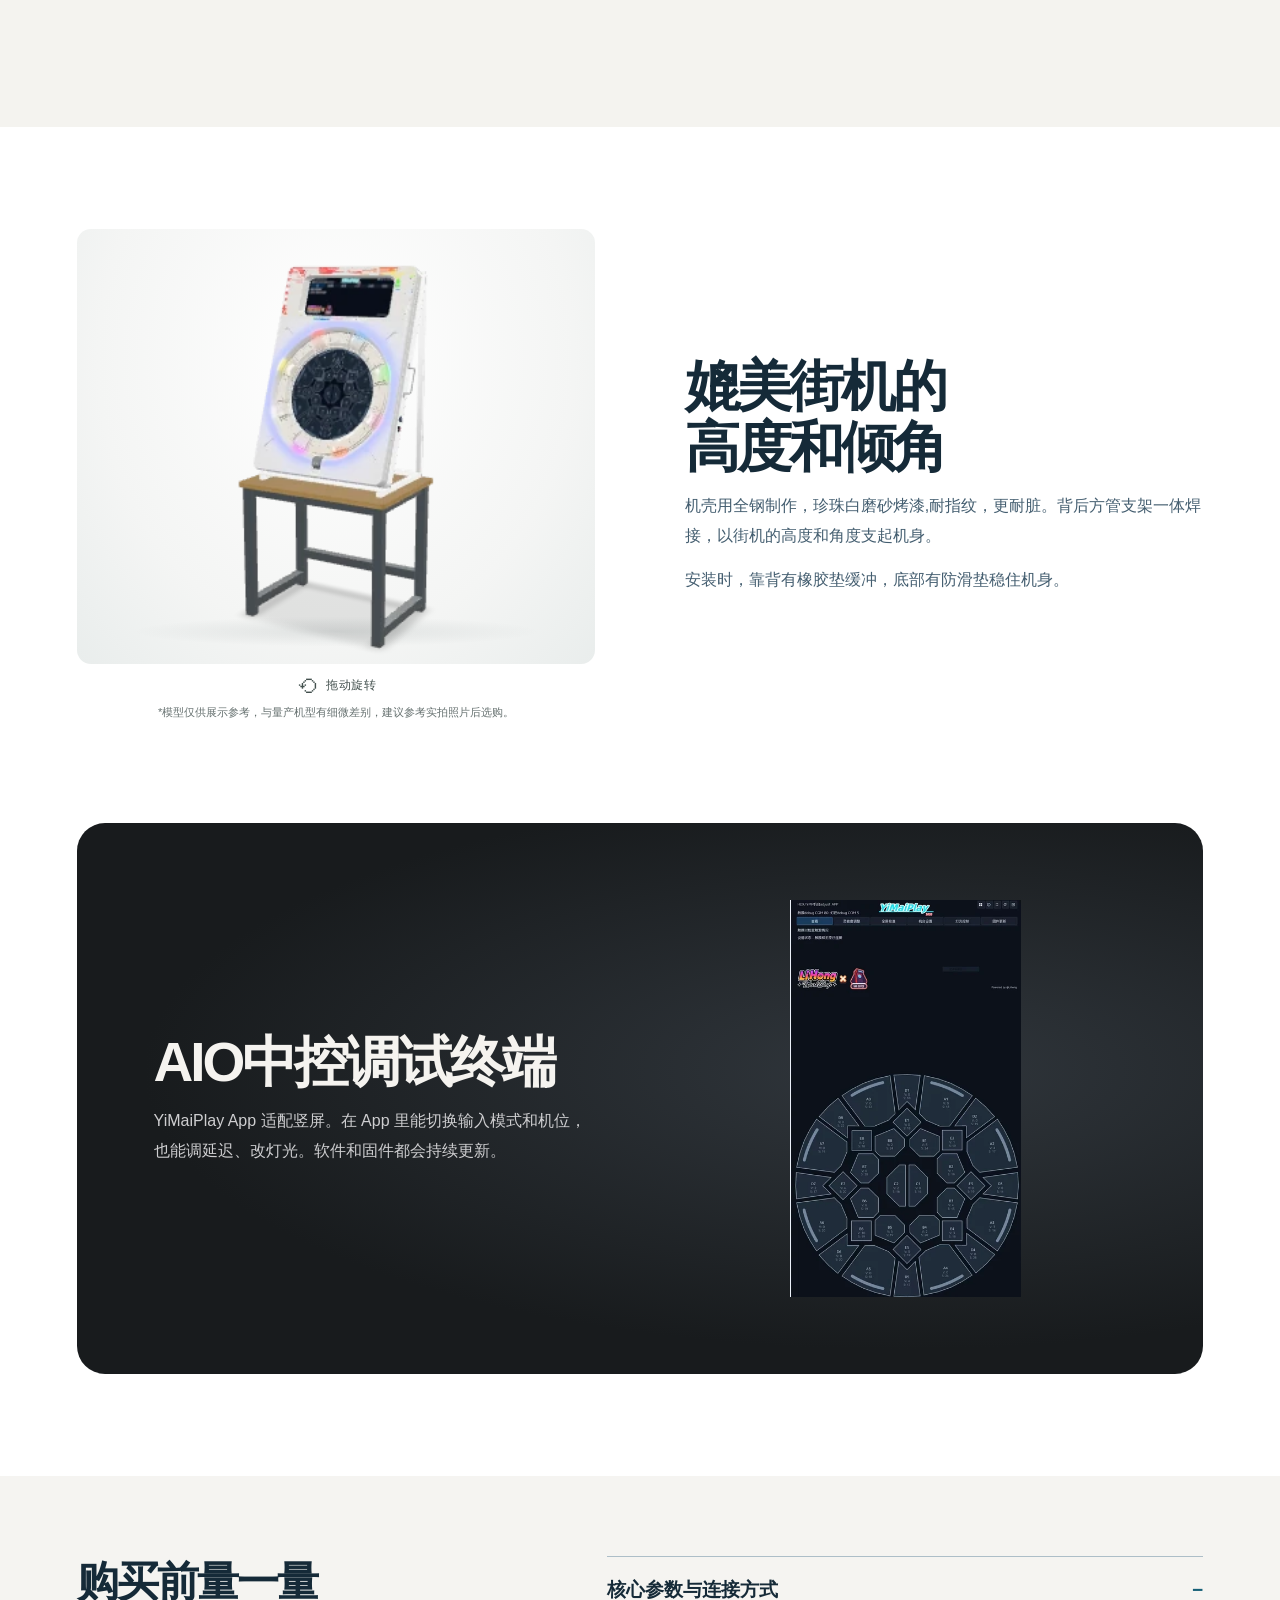
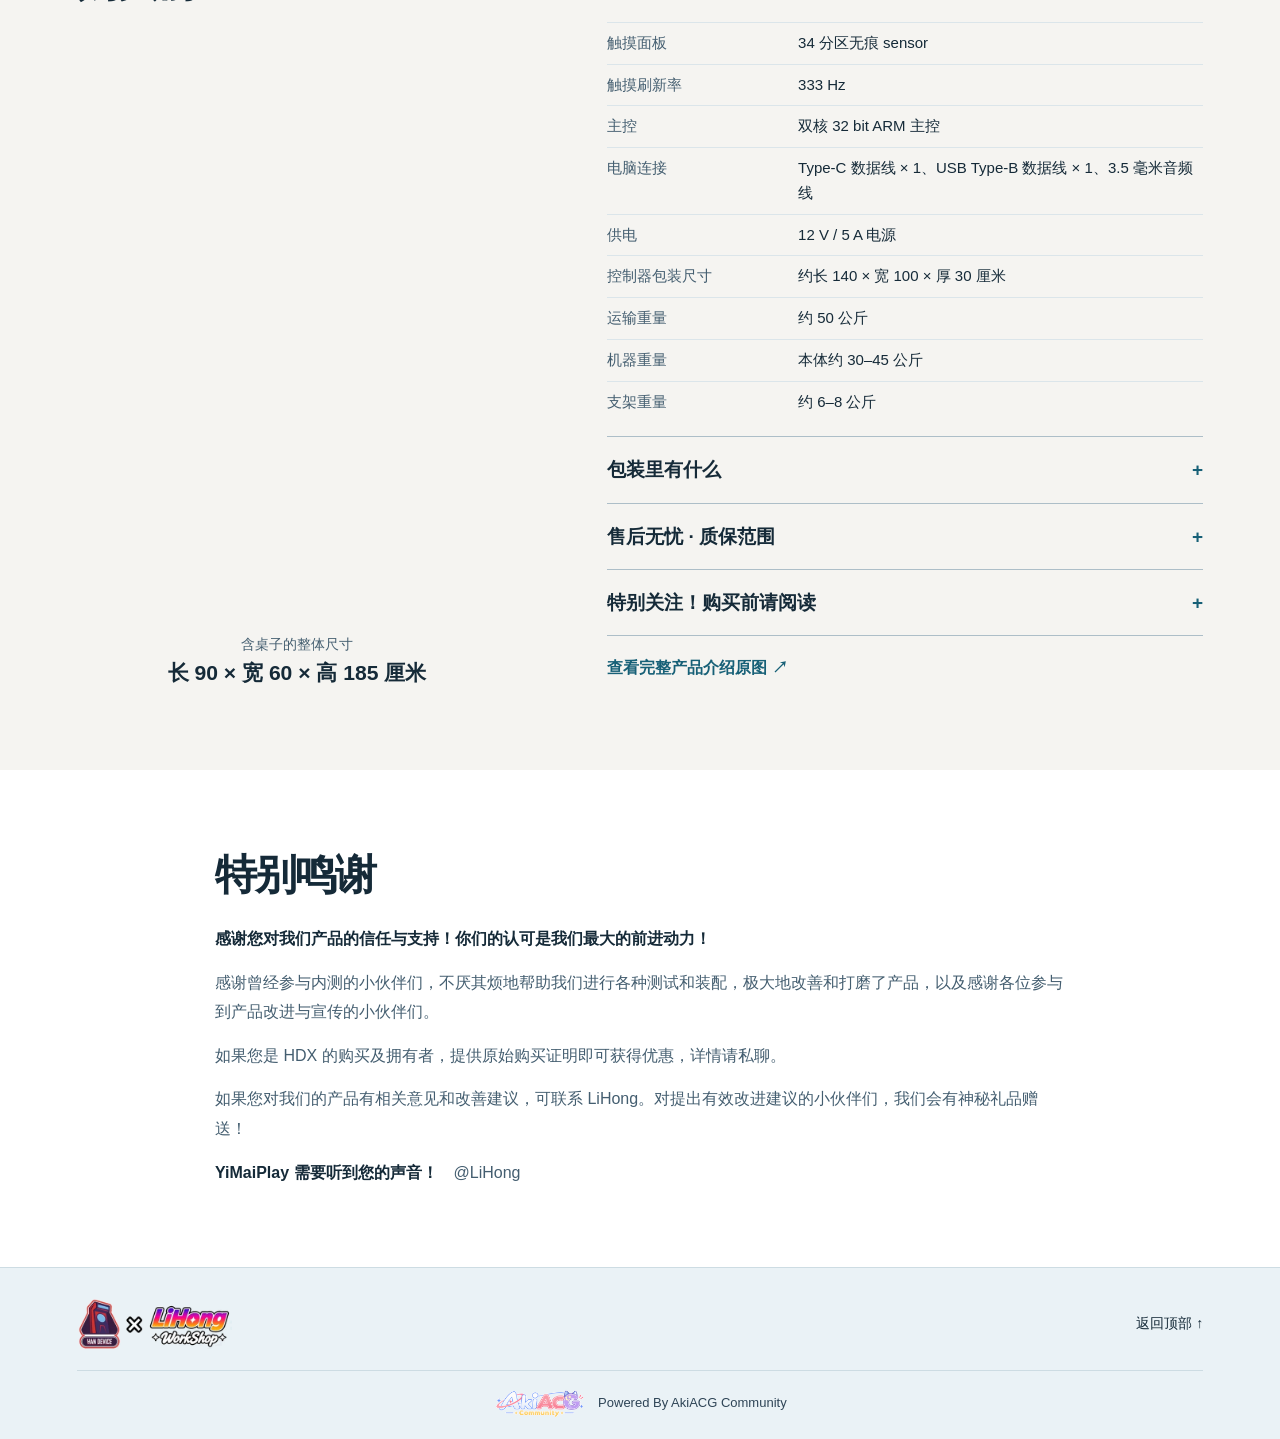
==== commit 3f6779d8: "Keep the homepage cabinet photo steady and add selectable close-ups" ====
--- a/docs/index.html
+++ b/docs/index.html
@@ -3,14 +3,14 @@
 <head>
   <meta charset="utf-8">
   <meta name="viewport" content="width=device-width,initial-scale=1">
-  <meta name="theme-color" content="#f3f8fb">
+  <meta name="theme-color" content="#131415">
   <title>YiMaiPlay · 音乐游戏控制器</title>
   <meta name="description" content="YiMaiPlay 音游手台，搭配 34 分区磨砂触摸玻璃、注塑按键和高亮 LED 灯组。查看机台实拍、按键结构和含桌尺寸。">
   <link rel="icon" href="assets/brand-icon.png" type="image/png">
-  <link rel="stylesheet" href="style.css?v=20261125-photo">
+  <link rel="stylesheet" href="style.css?v=20261125-steady">
   <link rel="stylesheet" href="product-menu.css">
   <script defer src="product-menu.js"></script>
-  <script defer src="site.js?v=20261125-photo"></script>
+  <script defer src="site.js?v=20261125-steady"></script>
   <script type="module" src="structure-model.js?v=20261122-2"></script>
 </head>
 <body>
@@ -21,7 +21,7 @@
     <nav aria-label="主导航"><details class="product-menu">
         <summary>产品介绍</summary>
         <div class="product-links"><a href="#light" aria-current="page">YiMaiPlay</a><a href="lite.html">YiMaiLite</a></div>
-      </details><a href="#specs">参数与安装</a><a href="assets/product-guide.webp">产品原图 ↗</a></nav>
+      </details><a class="craft-link" href="#details">工艺</a><a href="#specs">参数与安装</a><a class="nav-buy" href="https://item.taobao.com/item.htm?id=1094989437222" target="_blank" rel="noopener">购买</a></nav>
   </div>
 </header>
 <main id="main">
@@ -39,7 +39,16 @@
         </div>
         <p class="presale">售前群号 <strong>1073641064</strong></p>
       </div>
-      <img class="cabinet" src="assets/cabinet.webp" width="890" height="1110" fetchpriority="high" alt="YiMaiPlay 控制器侧前方，可见环形按键、珍珠白机壳和方管支架">
+      <figure class="cabinet-view" data-view="whole">
+        <div class="cabinet-window">
+          <img draggable="false" class="cabinet" src="assets/cabinet.webp" width="890" height="1110" fetchpriority="high" alt="YiMaiPlay 控制器侧前方，可见环形按键、珍珠白机壳和方管支架">
+        </div>
+        <div class="cabinet-views" role="group" aria-label="选择机台实拍视角" hidden>
+          <button type="button" data-shot="whole" aria-pressed="true">整机</button>
+          <button type="button" data-shot="ring" aria-pressed="false">灯圈</button>
+          <button type="button" data-shot="screen" aria-pressed="false">副屏</button>
+        </div>
+      </figure>
     </div>
   </section>
   <div class="metrics" id="metrics">
--- a/docs/style.css
+++ b/docs/style.css
@@ -254,16 +254,6 @@
 }
 @media (prefers-reduced-motion: no-preference) {
   .intro-sequence { isolation: isolate; }
-  .pin-hero .hero { position: relative; }
-  .pin-hero .cabinet { transform: translateY(var(--cabinet-offset, 0px)); }
-  .pin-hero .hero::after {
-    content: '';
-    position: absolute;
-    inset: 0;
-    pointer-events: none;
-    background: #0d1720;
-    opacity: calc(var(--cover, 0) * .44);
-  }
   .intro-sequence .metrics, .intro-sequence .lighting-band { position: relative; z-index: 1; }
   .hero-copy h1, .hero-copy h2, .hero-copy > p, .hero-copy .actions {
     animation: hero-copy-in .74s cubic-bezier(.16,.8,.28,1) backwards;
@@ -271,3 +261,70 @@
   .hero-copy h2 { animation-delay: .1s; }
   .hero-copy > p, .hero-copy .actions { animation-delay: .18s; }
 }
+
+/* The product photographs carry the opening, with warm highlights from the cabinet. */
+header { background: #141516f5; border-color: #343537; color: #f2f1ee; --menu-bg: #252627; --menu-hover: #37393b; --menu-border: #424446; }
+.nav-buy { color: #151616; background: #f4f3ef; border-radius: 100px; padding: 5px 16px; font-weight: 650; }
+nav .nav-buy:hover { background: white; text-decoration: none; }
+.hero {
+  background: radial-gradient(ellipse at 74% 57%, #403a35, #232323 34%, #141516 69%);
+  color: #f6f3ef;
+}
+.hero-inner { column-gap: 4%; min-height: clamp(590px, 76svh, 820px); }
+.hero-copy { padding-block: 56px; container-type: inline-size; }
+.hero .wordmark { width: min(82%, 365px); }
+.hero h2 {
+  margin-block: 28px 24px; color: #f7f5f1; font-size: clamp(25px, 10.15cqi, 61px);
+  font-weight: 750; font-style: normal; line-height: 1.12; letter-spacing: -.055em;
+}
+.hero h2 span { color: #edbd9b; text-decoration: none; }
+.hero h2 span::after { display: none; }
+.hero p, .hero .presale { color: #c1c0be; }
+.hero .buy-link { background: #f6f4ef; color: #171819; }
+.hero .film-link, .hero .spec-link { color: #eee6dd; }
+.hero .buy-link:hover { background: white; }
+.cabinet-view {
+  position: relative; isolation: isolate; min-width: 0; align-self: center;
+  margin-block: 18px; padding-bottom: 51px; display: grid; justify-items: center;
+}
+.cabinet-window { width: 100%; overflow: hidden; border-radius: 20px; }
+.cabinet-view .cabinet {
+  width: 100%; height: clamp(420px, 60svh, 640px); object-fit: contain; object-position: center;
+  margin: 0; transform: translate(var(--shot-x, 0%), var(--shot-y, 0%)) scale(var(--shot-scale, 1));
+}
+.cabinet-view[data-view=ring] { --shot-scale: 1.85; --shot-x: -8%; --shot-y: -12%; }
+.cabinet-view[data-view=screen] { --shot-scale: 2.35; --shot-x: 10%; --shot-y: 76%; }
+.cabinet-views { position: absolute; z-index: 2; bottom: 0; display: flex; gap: 3px; padding: 4px; border-radius: 100px; background: #242526; border: 1px solid #505052; }
+.cabinet-views[hidden] { display: none; }
+.cabinet-views button { border: 0; border-radius: 100px; padding: 7px 17px; color: #d0cfcc; background: transparent; font-size: 13px; line-height: 1.4; }
+.cabinet-views button[aria-pressed=true] { color: #232324; background: #f3f0eb; }
+.cabinet-views button:focus-visible { outline-offset: 2px; }
+.metrics { border-top: 1px solid #42403c; background: #222223; }
+.metric-grid { padding-block: clamp(24px, 3vw, 45px); }
+.metric-grid small { color: #efb793; }
+.lighting-band { background: radial-gradient(ellipse at 24% 52%, #292d39, transparent 63%), linear-gradient(#222223, #111215); }
+.lighting-copy h2, .detail-section h2, .structure h2, .software h2 { letter-spacing: -.055em; }
+.detail-section { background: #f4f3ef; }
+.is-scrolling .detail-stage { border-radius: 22px; }
+.software { border: 0; margin-bottom: clamp(50px, 8vw, 112px); padding: clamp(32px, 6vw, 86px); border-radius: 28px; background: radial-gradient(ellipse at 73% 45%, #30363c, #181b1d 65%); color: #f5f3ef; }
+.software p { color: #ceced0; }
+.spec-section { background: #f5f4f1; }
+@media (prefers-reduced-motion: no-preference) {
+  .cabinet-view .cabinet { transition: transform 700ms cubic-bezier(.2,.72,.2,1); }
+}
+@media (max-width: 700px) {
+  .nav-wrap nav { gap: 12px; }
+  .nav-buy { padding-inline: 12px; }
+  .hero-inner { min-height: auto; }
+  .hero-copy { padding: 36px 0 4px; }
+  .hero .wordmark { width: min(62%, 245px); }
+  .hero h2 { margin: 16px 0; font-size: clamp(25px, 10.15cqi, 50px); }
+  .hero .presale { font-size: 12px; }
+  .cabinet-view { margin-block: 16px 24px; }
+  .cabinet-view .cabinet { height: clamp(300px, 87vw, 470px); }
+  .metric-grid { padding-block: 20px; }
+  .software { border-radius: 18px; padding: 34px 22px; }
+}
+@media (max-width: 370px) {
+  .craft-link { display: none; }
+}
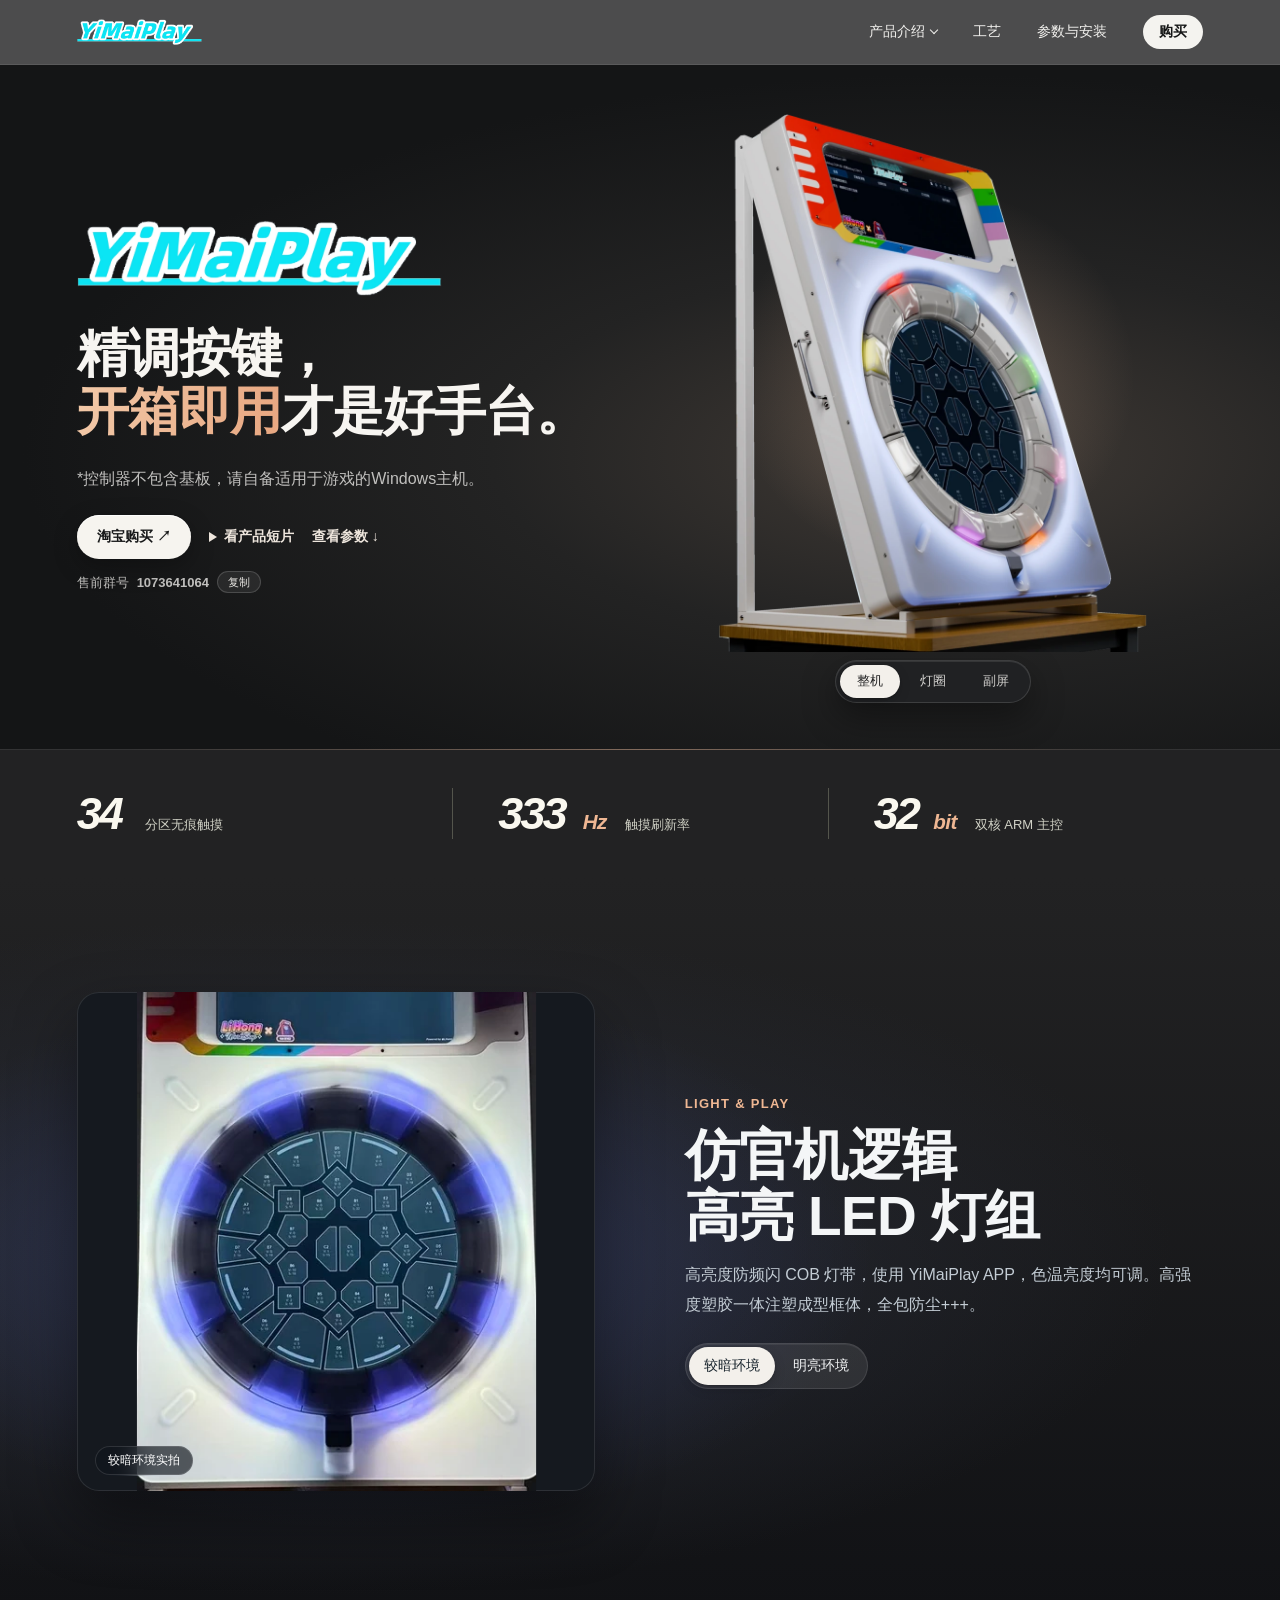
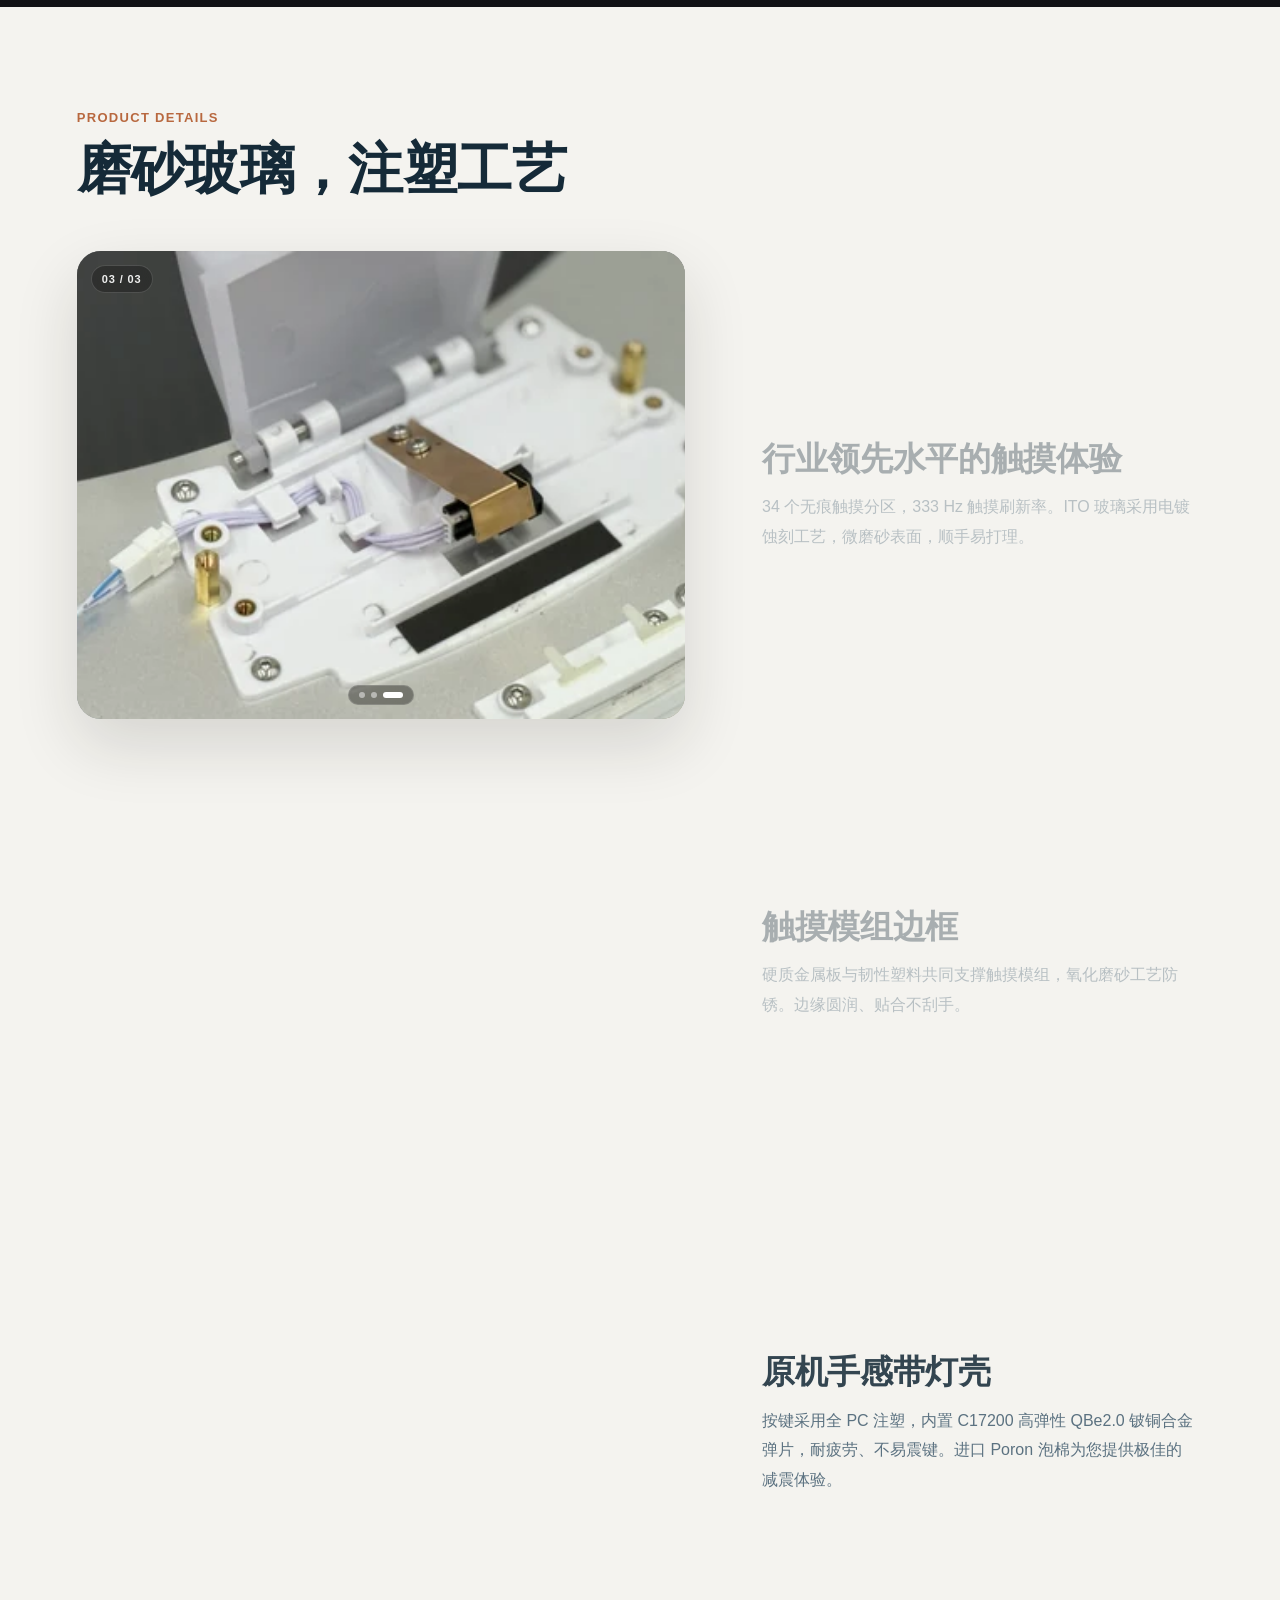
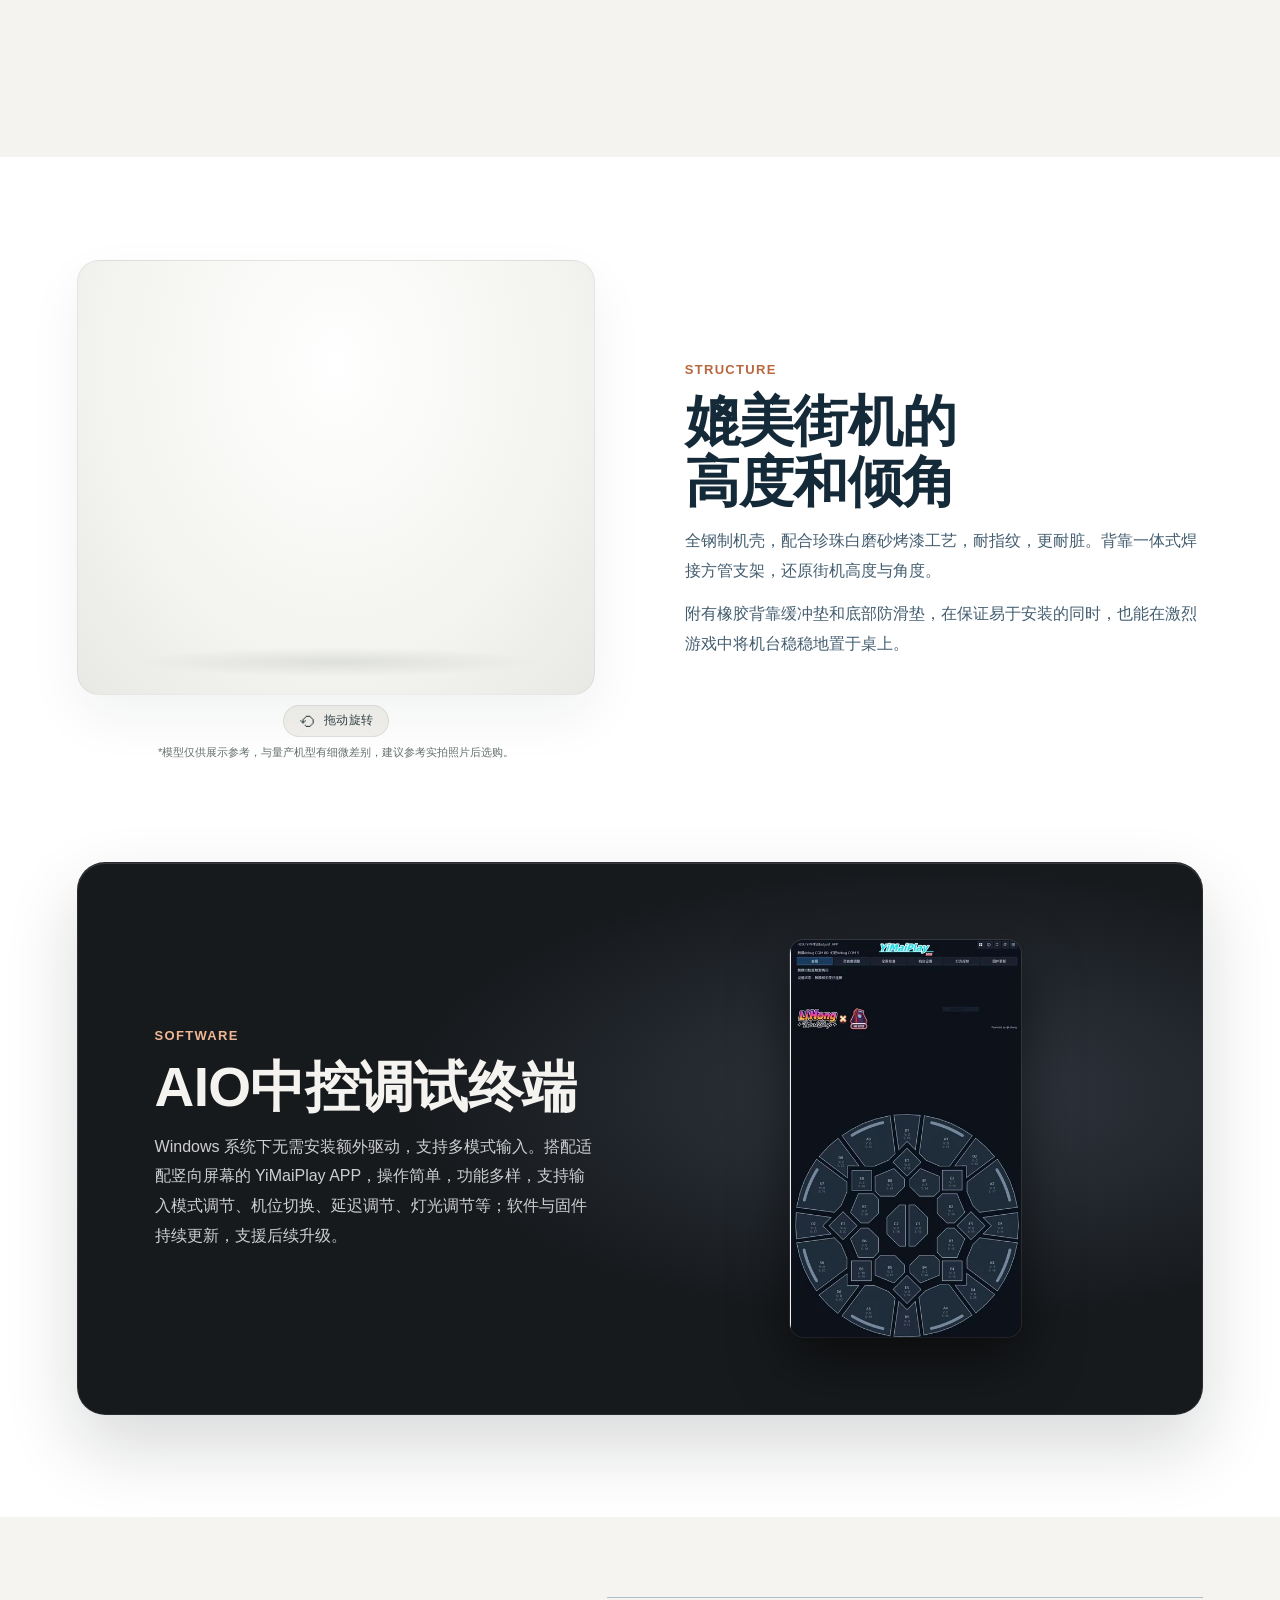
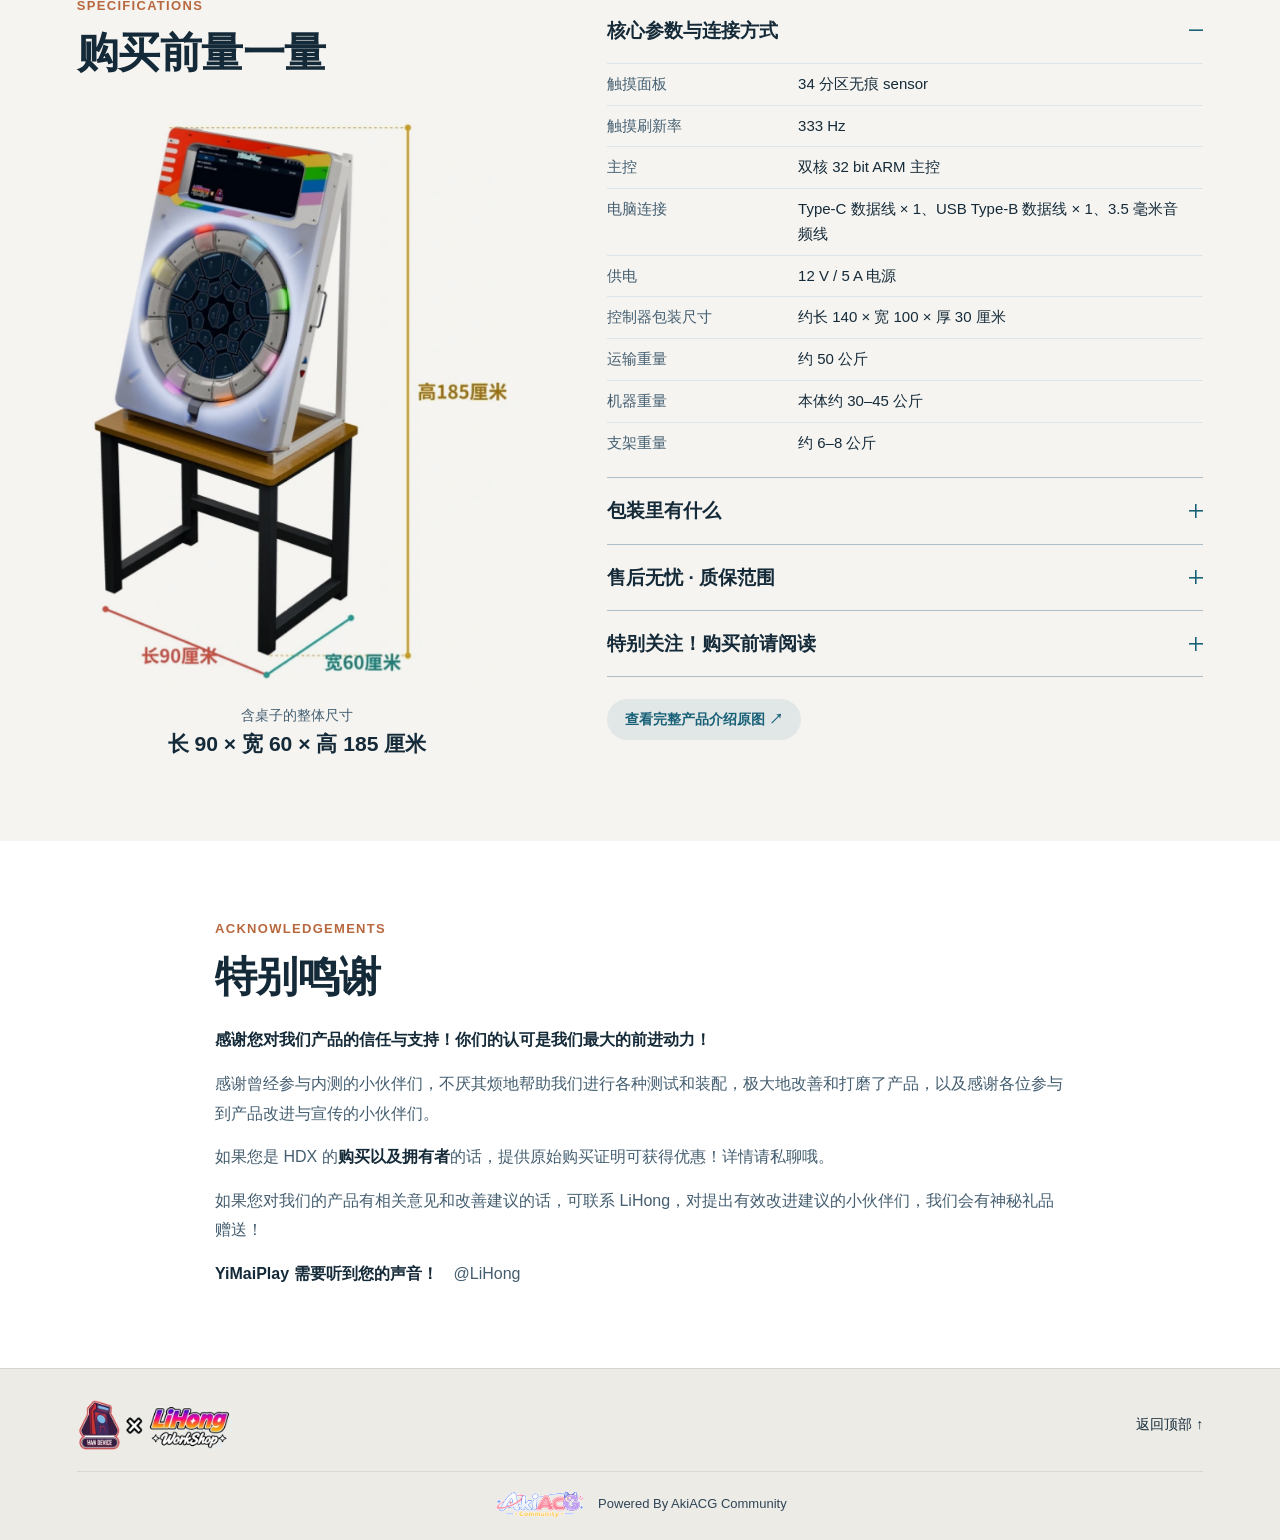
==== commit 4676e9d2: "润色官网文案，优化移动端交互与滚动动效" ====
--- a/docs/index.html
+++ b/docs/index.html
@@ -5,12 +5,12 @@
   <meta name="viewport" content="width=device-width,initial-scale=1">
   <meta name="theme-color" content="#131415">
   <title>YiMaiPlay · 音乐游戏控制器</title>
-  <meta name="description" content="YiMaiPlay 音游手台，搭配 34 分区磨砂触摸玻璃、注塑按键和高亮 LED 灯组。查看机台实拍、按键结构和含桌尺寸。">
+  <meta name="description" content="YiMaiPlay 音乐游戏控制器：34 分区无痕磨砂触摸玻璃、333 Hz 刷新率、全 PC 注塑按键与高亮 LED 灯组。">
   <link rel="icon" href="assets/brand-icon.png" type="image/png">
-  <link rel="stylesheet" href="style.css?v=20261125-steady">
+  <link rel="stylesheet" href="style.css?v=20261126-apple">
   <link rel="stylesheet" href="product-menu.css">
   <script defer src="product-menu.js"></script>
-  <script defer src="site.js?v=20261125-steady"></script>
+  <script defer src="site.js?v=20261126-apple"></script>
   <script type="module" src="structure-model.js?v=20261122-2"></script>
 </head>
 <body>
@@ -20,9 +20,10 @@
     <a class="brand" href="#top" aria-label="YiMaiPlay 首页"><img src="assets/wordmark.webp" width="900" height="187" alt="YiMaiPlay"></a>
     <nav aria-label="主导航"><details class="product-menu">
         <summary>产品介绍</summary>
-        <div class="product-links"><a href="#light" aria-current="page">YiMaiPlay</a><a href="lite.html">YiMaiLite</a></div>
-      </details><a class="craft-link" href="#details">工艺</a><a href="#specs">参数与安装</a><a class="nav-buy" href="https://item.taobao.com/item.htm?id=1094989437222" target="_blank" rel="noopener">购买</a></nav>
-  </div>
+        <div class="product-links"><a href="#light" aria-current="page">YiMaiPlay</a><a href="lite.html">YiMaiLite</a><span class="menu-extra menu-sep" aria-hidden="true"></span><a class="menu-extra" href="#details">工艺</a><a class="menu-extra" href="#specs">参数与安装</a></div>
+      </details><a class="craft-link" href="#details">工艺</a><a class="specs-nav-link" href="#specs">参数与安装</a><a class="nav-buy" href="https://item.taobao.com/item.htm?id=1094989437222" target="_blank" rel="noopener">购买</a></nav>
+  </div>
+  <span class="scroll-progress" aria-hidden="true"></span>
 </header>
 <main id="main">
   <div class="intro-sequence" id="top">
@@ -37,7 +38,7 @@
           <a class="film-link" href="assets/yimaiplay.mp4"><i aria-hidden="true"></i>看产品短片</a>
           <a class="spec-link" href="#specs">查看参数 ↓</a>
         </div>
-        <p class="presale">售前群号 <strong>1073641064</strong></p>
+        <p class="presale">售前群号 <strong>1073641064</strong><button type="button" class="copy-qq" data-copy="1073641064" aria-label="复制售前群号 1073641064" hidden>复制</button></p>
       </div>
       <figure class="cabinet-view" data-view="whole">
         <div class="cabinet-window">
@@ -65,8 +66,9 @@
       <figcaption id="light-caption" aria-live="polite">较暗环境实拍</figcaption>
     </figure>
     <div class="lighting-copy">
+      <p class="eyebrow">Light &amp; Play</p>
       <h2>仿官机逻辑<br>高亮 LED 灯组</h2>
-      <p>高亮度防频闪 COB 灯带，使用 YiMaiPlay App ，色温亮度均可调。高强度塑胶一体注塑成型框体，全包防尘+++。</p>
+      <p>高亮度防频闪 COB 灯带，使用 YiMaiPlay APP，色温亮度均可调。高强度塑胶一体注塑成型框体，全包防尘+++。</p>
       <div class="switcher" role="group" aria-label="切换灯效实拍">
         <button data-light="dark" aria-pressed="true">较暗环境</button>
         <button data-light="bright" aria-pressed="false">明亮环境</button>
@@ -75,6 +77,7 @@
   </div></section>
   </div>
   <section class="detail-section" id="details"><div class="wrap section">
+    <p class="eyebrow">Product Details</p>
     <h2>磨砂玻璃，注塑工艺</h2>
     <div class="detail-story">
     <div class="detail-grid">
@@ -111,21 +114,24 @@
         </figcaption>
       </figure>
     <div>
+      <p class="eyebrow">Structure</p>
       <h2>媲美街机的高度和倾角</h2>
-      <p>机壳用全钢制作，珍珠白磨砂烤漆,耐指纹，更耐脏。背后方管支架一体焊接，以街机的高度和角度支起机身。</p>
-      <p>安装时，靠背有橡胶垫缓冲，底部有防滑垫稳住机身。</p>
+      <p>全钢制机壳，配合珍珠白磨砂烤漆工艺，耐指纹，更耐脏。背靠一体式焊接方管支架，还原街机高度与角度。</p>
+      <p>附有橡胶背靠缓冲垫和底部防滑垫，在保证易于安装的同时，也能在激烈游戏中将机台稳稳地置于桌上。</p>
     </div>
   </section>
   <section class="wrap section software" id="software">
     <div>
+      <p class="eyebrow">Software</p>
       <h2>AIO中控调试终端</h2>
-      <p>YiMaiPlay App 适配竖屏。在 App 里能切换输入模式和机位，也能调延迟、改灯光。软件和固件都会持续更新。</p>
+      <p>Windows 系统下无需安装额外驱动，支持多模式输入。搭配适配竖向屏幕的 YiMaiPlay APP，操作简单，功能多样，支持输入模式调节、机位切换、延迟调节、灯光调节等；软件与固件持续更新，支援后续升级。</p>
     </div>
     <img src="assets/software.webp" width="419" height="721" loading="lazy" alt="YiMaiPlay APP 的竖屏界面和触摸分区布局">
   </section>
 <section class="spec-section" id="specs">
   <div class="wrap section spec-grid">
     <div class="dimensions">
+      <p class="eyebrow">Specifications</p>
       <h2>购买前量一量</h2>
       <figure>
         <img src="assets/measurements.webp" width="533" height="712" loading="lazy" alt="YiMaiPlay 含桌尺寸图，长 90 厘米、宽 60 厘米、高 185 厘米">
@@ -153,10 +159,10 @@
           <dt>支架</dt><dd>三角形钢管 × 2、2020 细方管 × 1、3030 等长方管 × 4</dd>
           <dt>显示器安装件</dt><dd>钢制显示器背板 × 1，或适配显示模组的定制铝型材及连接件</dd>
           <dt>工具</dt><dd>M4、M5、M6 内六角螺丝刀各一把</dd>
-          <dt>遥控器</dt><dd>随箱附带</dd>
+          <dt>随箱配件</dt><dd>遥控器</dd>
           <dt>线缆</dt><dd>USB Type-C to USB-A 线缆 × 1、USB Type-B to USB-A 线缆 × 1。选购带显示器型号时附带 HDMI 线。</dd>
           <dt>电源适配器</dt><dd>12 V / 5 A、5525 DC 电源适配器 × 1</dd>
-          <dt>限时赠品</dt><dd>产品资料注明限时赠送读卡器。</dd>
+          <dt>赠品</dt><dd>限时赠送读卡器</dd>
         </dl>
       </details>
       <details id="warranty"><summary>售后无忧 · 质保范围</summary>
@@ -168,23 +174,24 @@
         <p>器件损坏，经沟通确认后，由店主寄送维修零件。</p>
       </details>
       <details id="before-you-buy"><summary>特别关注！购买前请阅读</summary>
-        <p><strong>场地与搬运。</strong>机台体积大、重量高，安装及搬动请至少两人协作，避免意外或受伤。产品占地及噪音较大，请确认场地和环境可以容纳，最好预留靠墙位置。</p>
-        <p><strong>接线。</strong>数据线建议直连电脑主板接口，避免使用 USB Hub。电源线建议连接带地线的排插。</p>
-        <p><strong>服务范围。</strong>本店为购买及拥有本产品的用户提供控制器相关售前、售后服务。不提供网络以及软件服务。购买产品后，我们有专门的售后社群对接售后需求。</p>
-        <p><strong>定制与退货。</strong>本产品为定制产品，运输难度和成本较大。产品资料注明不支持七天无理由退货，请慎重考虑后购买。拍下代表您有相应的消费能力和购买意愿。未成年用户请由家长代为下单。</p>
-        <p><strong>需自备主机或电脑。</strong>本产品仅是游戏的输入控制以及显示设备，不是一体机，不包含运行对应软件的主机或者电脑，相关信息可在咨询群中询问。</p>
-        <p><strong>无显示器版本。</strong>请提前与客服沟通，告知使用的显示器及对应厚度。显示器背板需要定制，未确认这些信息将无法发货。</p>
+        <p>机台体积大、重量高，安装及搬动请<strong>至少两人协作</strong>，避免意外或受伤。产品占地及噪音较大，请确认场地和环境可以容纳，最好预留靠墙位置。</p>
+        <p>数据线建议直连电脑主板接口，避免使用 USB Hub。电源线建议连接带地线的排插。</p>
+        <p>本店为购买及拥有本产品的用户提供控制器相关售前、售后服务。不提供网络以及软件服务。购买产品后，我们有专门的售后社群对接售后需求，请额外关注哦。</p>
+        <p>本产品为定制产品，运输难度和成本较大。<strong>不支持七天无理由退货</strong>，请慎重考虑后购买。拍下代表您有相应的消费能力和购买意愿。<strong>未成年用户请由家长代为下单。</strong></p>
+        <p>本产品仅是游戏的输入控制以及显示设备，不是一体机，<strong>不包含运行对应软件的主机或者电脑</strong>，相关信息可在咨询群中询问。</p>
+        <p>购买无显示器版本的用户，请您提前与客服沟通，告知您使用什么显示器，以及对应厚度，否则<strong>无法发货</strong>，因为需要定制显示器背板哦。</p>
       </details>
       <a class="guide-link" href="assets/product-guide.webp">查看完整产品介绍原图 ↗</a>
     </div>
   </div>
 </section>
 <section class="wrap section acknowledgements" id="thanks">
+  <p class="eyebrow">Acknowledgements</p>
   <h2>特别鸣谢</h2>
   <p><strong>感谢您对我们产品的信任与支持！你们的认可是我们最大的前进动力！</strong></p>
   <p>感谢曾经参与内测的小伙伴们，不厌其烦地帮助我们进行各种测试和装配，极大地改善和打磨了产品，以及感谢各位参与到产品改进与宣传的小伙伴们。</p>
-  <p>如果您是 HDX 的购买及拥有者，提供原始购买证明即可获得优惠，详情请私聊。</p>
-  <p>如果您对我们的产品有相关意见和改善建议，可联系 LiHong。对提出有效改进建议的小伙伴们，我们会有神秘礼品赠送！</p>
+  <p>如果您是 HDX 的<strong>购买以及拥有者</strong>的话，提供原始购买证明可获得优惠！详情请私聊哦。</p>
+  <p>如果您对我们的产品有相关意见和改善建议的话，可联系 LiHong，对提出有效改进建议的小伙伴们，我们会有神秘礼品赠送！</p>
   <p><strong>YiMaiPlay 需要听到您的声音！</strong>　@LiHong</p>
 </section>
 </main>
--- a/docs/style.css
+++ b/docs/style.css
@@ -328,3 +328,406 @@
 @media (max-width: 370px) {
   .craft-link { display: none; }
 }
+
+/* ===== 2026-11-26 polish: natural CJK type, Apple-style motion, calmer mobile ===== */
+:root {
+  font-family: -apple-system, BlinkMacSystemFont, "SF Pro Text", "Helvetica Neue", "PingFang SC", "Hiragino Sans GB", "Microsoft YaHei", "Noto Sans CJK SC", sans-serif;
+  --ease-out: cubic-bezier(.16, 1, .3, 1);
+  --ease-soft: cubic-bezier(.32, .72, 0, 1);
+  -webkit-font-smoothing: antialiased;
+  -moz-osx-font-smoothing: grayscale;
+  text-rendering: optimizeLegibility;
+}
+body { -webkit-tap-highlight-color: transparent; }
+main { overflow-x: clip; }
+p, dd, figcaption { text-wrap: pretty; }
+
+/* Chinese headlines read cramped with Latin-style negative tracking. */
+.hero h2 { letter-spacing: -.02em; font-size: clamp(25px, 9.6cqi, 60px); }
+.section h2, .lighting h2, .detail-section h2, .structure h2, .software h2 { letter-spacing: -.012em; }
+.detail-grid h3, .is-scrolling article h3 { letter-spacing: -.01em; }
+.is-scrolling article h3 { font-size: clamp(26px, 2.55vw, 40px); }
+
+/* Section labels taken from the original product poster. */
+main p.eyebrow {
+  margin: 0 0 12px; color: #b8683f; font-size: 13px; line-height: 1.4;
+  font-weight: 600; letter-spacing: .1em; text-transform: uppercase;
+}
+.lighting-copy p.eyebrow, .software p.eyebrow { color: #efb793; }
+.dimensions .eyebrow + h2 { margin-top: 0; }
+
+/* Frosted header + subtle scroll progress hairline. */
+header {
+  background: rgba(20, 21, 22, .76);
+  -webkit-backdrop-filter: saturate(180%) blur(20px);
+  backdrop-filter: saturate(180%) blur(20px);
+  border-bottom-color: rgba(255, 255, 255, .08);
+}
+header nav a { transition: color .25s ease, background-color .25s ease, transform .25s var(--ease-out); }
+header nav a.is-active { color: #f4cfb0; }
+.scroll-progress {
+  position: absolute; left: 0; right: 0; bottom: -1px; height: 2px;
+  background: linear-gradient(90deg, #e7a97e 0%, #f7d8bd 65%, #ff9ea9 100%);
+  transform-origin: left center; transform: scaleX(var(--scroll-progress, 0));
+  opacity: var(--progress-vis, 0); transition: opacity .35s ease;
+  pointer-events: none;
+}
+.menu-extra { display: none; }
+
+/* Hero: the photo stays completely steady while scrolling; ambient glow follows clicked view. */
+.cabinet-view::before {
+  content: ''; position: absolute; z-index: -1; inset: 4% 2% 14%;
+  border-radius: 50%;
+  background: radial-gradient(closest-side, rgba(237, 189, 155, .28), rgba(237, 189, 155, .08) 56%, transparent 78%);
+  transition: transform .8s var(--ease-soft), opacity .6s ease, filter .7s ease;
+  pointer-events: none;
+}
+.cabinet-view[data-view="ring"]::before {
+  background: radial-gradient(closest-side, rgba(122, 152, 255, .30), rgba(237, 189, 155, .12) 55%, transparent 78%);
+  transform: scale(1.06) translateY(3%);
+}
+.cabinet-view[data-view="screen"]::before {
+  background: radial-gradient(closest-side, rgba(255, 146, 134, .26), rgba(92, 206, 232, .14) 52%, transparent 78%);
+  transform: scale(1.04) translateY(-8%);
+}
+.cabinet-window {
+  position: relative;
+  border-radius: 22px;
+  box-shadow: inset 0 0 0 1px rgba(255, 255, 255, 0);
+  transition: box-shadow .55s var(--ease-soft);
+}
+.cabinet-window::after {
+  content: ''; position: absolute; inset: 0; border-radius: inherit; pointer-events: none;
+  background: radial-gradient(ellipse at center, transparent 58%, rgba(16, 17, 18, .42) 100%);
+  opacity: 0; transition: opacity .55s var(--ease-soft);
+}
+.cabinet-view[data-view="ring"] .cabinet-window,
+.cabinet-view[data-view="screen"] .cabinet-window {
+  box-shadow: inset 0 0 0 1px rgba(255, 255, 255, .09);
+}
+.cabinet-view[data-view="ring"] .cabinet-window::after,
+.cabinet-view[data-view="screen"] .cabinet-window::after { opacity: 1; }
+.cabinet-views {
+  background: rgba(34, 35, 37, .76);
+  -webkit-backdrop-filter: saturate(160%) blur(18px);
+  backdrop-filter: saturate(160%) blur(18px);
+  border-color: rgba(255, 255, 255, .13);
+  box-shadow: 0 14px 34px rgba(0, 0, 0, .38), inset 0 1px 0 rgba(255, 255, 255, .09);
+}
+.hero h2 span {
+  color: #edbd9b;
+  background: linear-gradient(100deg, #f2c9a8 0%, #e8a882 38%, #fff1e4 50%, #e8a882 62%, #f2c9a8 100%) 100% 0 / 260% 100%;
+  -webkit-background-clip: text; background-clip: text; -webkit-text-fill-color: transparent;
+}
+.hero .buy-link {
+  position: relative; overflow: hidden;
+  box-shadow: 0 8px 24px rgba(0, 0, 0, .28), inset 0 1px 0 rgba(255, 255, 255, .9);
+}
+.hero .buy-link::after {
+  content: ''; position: absolute; inset: 0;
+  background: linear-gradient(110deg, transparent 25%, rgba(255, 255, 255, .65) 50%, transparent 75%);
+  transform: translateX(-120%); transition: transform .75s var(--ease-soft);
+  pointer-events: none;
+}
+@media (hover: hover) {
+  .hero .buy-link:hover::after { transform: translateX(120%); }
+}
+.copy-qq {
+  margin-left: 8px; padding: 2px 10px; border-radius: 100px;
+  border: 1px solid rgba(255, 255, 255, .16); background: rgba(255, 255, 255, .07);
+  color: #e6e4e0; font-size: 11px; line-height: 1.5; vertical-align: 1px;
+  transition: background-color .22s, border-color .22s, color .22s, transform .2s var(--ease-out);
+}
+.copy-qq:hover { background: rgba(255, 255, 255, .14); border-color: rgba(255, 255, 255, .28); }
+.copy-qq:active { transform: scale(.93); }
+.copy-qq.copied { background: rgba(237, 189, 155, .22); border-color: rgba(237, 189, 155, .52); color: #f6d5b8; }
+
+/* Segmented controls with a sliding pill. */
+.switcher {
+  position: relative; isolation: isolate;
+  background: rgba(255, 255, 255, .09);
+  border: 1px solid rgba(255, 255, 255, .10);
+  box-shadow: inset 0 1px 0 rgba(255, 255, 255, .06);
+}
+.cabinet-views { isolation: isolate; }
+.has-pill::before {
+  content: ''; position: absolute; z-index: -1; left: 0; top: var(--pill-inset, 3px); bottom: var(--pill-inset, 3px);
+  width: var(--pill-w, 0px); transform: translateX(var(--pill-x, 0px)); border-radius: 100px;
+  background: var(--pill-bg, #e9eff3); box-shadow: 0 1px 2px rgba(0, 0, 0, .18), 0 4px 12px rgba(0, 0, 0, .16);
+  transition: transform .5s var(--ease-soft), width .5s var(--ease-soft);
+}
+.has-pill.pill-instant::before { transition: none; }
+.has-pill button[aria-pressed=true] { background: transparent; }
+.cabinet-views.has-pill { --pill-inset: 4px; --pill-bg: #f3f0eb; }
+.switcher.has-pill { --pill-bg: #f3f0eb; }
+.cabinet-views button, .switcher button { position: relative; transition: color .35s var(--ease-soft), transform .25s var(--ease-out); }
+
+/* Tactile press feedback. */
+.buy-link, .nav-buy, .film-link, .spec-link, .guide-link, .back-top {
+  display: inline-flex; align-items: center;
+  transition: transform .25s var(--ease-out), background-color .2s, color .2s, opacity .2s, box-shadow .25s;
+}
+.buy-link:active, .nav-buy:active, .cabinet-views button:active, .switcher button:active, .guide-link:active { transform: scale(.95); }
+.film-link:active, .spec-link:active, .back-top:active { opacity: .6; }
+@media (hover: hover) {
+  .buy-link:hover { transform: translateY(-1px); }
+}
+
+/* Metrics: specular champagne hairline and steady tabular count-up. */
+.metrics { position: relative; border-top-color: rgba(255, 255, 255, .08); }
+.metrics::before {
+  content: ''; position: absolute; top: -1px; left: 10%; right: 10%; height: 1px;
+  background: linear-gradient(90deg, transparent, rgba(239, 183, 147, .42) 50%, transparent);
+  pointer-events: none;
+}
+.metric-grid dd { font-variant-numeric: tabular-nums; }
+.count-num { display: inline-block; text-align: left; }
+
+/* Lighting showcase: ambient room-light crossfade behind the cabinet photo. */
+.lighting-band { position: relative; isolation: isolate; overflow-x: clip; }
+.lighting-band::before, .lighting-band::after {
+  content: ''; position: absolute; inset: 0; z-index: -1; pointer-events: none;
+  transition: opacity .7s var(--ease-soft);
+}
+.lighting-band::before {
+  background: radial-gradient(ellipse 56% 52% at 28% 52%, rgba(92, 118, 255, .20), transparent 72%);
+  opacity: 1;
+}
+.lighting-band::after {
+  background: radial-gradient(ellipse 62% 58% at 28% 52%, rgba(226, 236, 244, .22), transparent 74%);
+  opacity: 0;
+}
+.lighting-band.is-bright::before { opacity: 0; }
+.lighting-band.is-bright::after { opacity: 1; }
+.light-photo {
+  border-radius: 22px; cursor: pointer;
+  box-shadow: 0 28px 64px rgba(0, 0, 0, .44), inset 0 0 0 1px rgba(255, 255, 255, .10);
+  transition: background-color .5s var(--ease-soft), box-shadow .5s var(--ease-soft);
+}
+.bright .light-photo {
+  background: #d8e2e8;
+  box-shadow: 0 28px 64px rgba(0, 0, 0, .36), inset 0 0 0 1px rgba(255, 255, 255, .36);
+}
+.light-photo figcaption {
+  background: rgba(18, 22, 28, .66);
+  -webkit-backdrop-filter: blur(12px) saturate(150%);
+  backdrop-filter: blur(12px) saturate(150%);
+  border: 1px solid rgba(255, 255, 255, .12);
+  padding: 4px 12px; border-radius: 100px;
+  transition: opacity .22s ease, transform .28s var(--ease-out);
+}
+.light-photo figcaption.swapping { opacity: 0; transform: translateY(4px); }
+
+/* Craft story: smooth sticky photo stage with zero text bleed behind rounded edges. */
+.detail-stage-wrap { display: none; }
+.detail-story.is-scrolling { display: grid; grid-template-columns: minmax(0, 1.38fr) minmax(0, 1fr); gap: clamp(32px, 6vw, 96px); align-items: start; }
+.is-scrolling .detail-stage-wrap {
+  display: block; position: sticky;
+  top: calc(50svh + 32px - var(--stage-height) / 2);
+  align-self: start;
+}
+.is-scrolling .detail-stage {
+  display: grid; position: relative; top: auto;
+  height: var(--stage-height); border-radius: 24px;
+  overflow: hidden; isolation: isolate; background: #d6d5cf;
+  box-shadow: 0 26px 64px rgba(28, 25, 20, .14), inset 0 0 0 1px rgba(255, 255, 255, .38);
+}
+.detail-stage img { transform-origin: 50% 50%; will-change: opacity, transform; }
+.is-scrolling article {
+  opacity: calc(.34 + .66 * var(--focus, 1));
+  transform: translateY(calc((1 - var(--focus, 1)) * 10px));
+  will-change: opacity, transform;
+}
+.detail-index {
+  position: absolute; z-index: 2; left: 14px; top: 14px;
+  padding: 4px 10px; border-radius: 100px;
+  background: rgba(24, 24, 26, .42);
+  -webkit-backdrop-filter: blur(12px) saturate(150%);
+  backdrop-filter: blur(12px) saturate(150%);
+  border: 1px solid rgba(255, 255, 255, .16);
+  color: rgba(255, 255, 255, .92); font-size: 11px; font-weight: 600;
+  letter-spacing: .08em; font-variant-numeric: tabular-nums;
+  pointer-events: none;
+}
+.detail-dots {
+  position: absolute; z-index: 2; left: 50%; bottom: 14px; transform: translateX(-50%);
+  display: flex; gap: 6px; padding: 6px 10px; border-radius: 100px;
+  background: rgba(24, 24, 26, .42);
+  -webkit-backdrop-filter: blur(12px) saturate(150%);
+  backdrop-filter: blur(12px) saturate(150%);
+  border: 1px solid rgba(255, 255, 255, .14);
+}
+.detail-dots button {
+  padding: 0; border: 0; width: 6px; height: 6px; border-radius: 6px;
+  background: rgba(255, 255, 255, .48);
+  transition: width .45s var(--ease-soft), background-color .3s;
+}
+.detail-dots button.on { width: 20px; background: #fff; }
+.detail-dots button:focus-visible { outline-offset: 3px; }
+
+/* Structure 3D stage & pill hint. */
+.product-stage {
+  border-radius: 22px;
+  background: radial-gradient(ellipse at 50% 24%, #ffffff, #f3f3ef 64%, #e8e9e4);
+  border: 1px solid rgba(21, 42, 56, .06);
+  box-shadow: 0 22px 54px rgba(20, 28, 34, .06);
+}
+.rotation-hint {
+  padding: 5px 14px; border-radius: 100px;
+  background: #f2f1ed; border: 1px solid rgba(21, 42, 56, .08);
+  color: #364549; font-size: 12px; font-weight: 500;
+  transition: opacity .35s ease, transform .35s var(--ease-out);
+}
+.rotation-hint > span { display: inline-block; font: 18px/1 Arial, sans-serif; }
+@keyframes orbit-nudge {
+  0%, 100% { transform: rotate(0deg); }
+  35% { transform: rotate(-28deg); }
+  65% { transform: rotate(18deg); }
+}
+@media (prefers-reduced-motion: no-preference) {
+  .rotation-hint:not(.interacted) > span { animation: orbit-nudge 3.2s ease-in-out infinite; }
+}
+
+/* Software dark titanium bento showcase. */
+.software {
+  position: relative; overflow: hidden;
+  border: 1px solid rgba(255, 255, 255, .08);
+  box-shadow: inset 0 1px 0 rgba(255, 255, 255, .14), 0 32px 72px rgba(15, 18, 22, .16);
+  background: radial-gradient(ellipse 68% 60% at 76% 42%, #313842, #171a1d 68%);
+}
+.software > img {
+  border-radius: 14px;
+  box-shadow: 0 24px 56px rgba(0, 0, 0, .56), 0 0 0 1px rgba(255, 255, 255, .12);
+  transform: translateY(var(--app-shift, 0px));
+  will-change: transform;
+}
+
+/* Specs: smooth cross-browser accordion & refined button link. */
+.spec-list summary { transition: color .2s; }
+.spec-list summary::after {
+  content: ''; flex: none; width: 14px; height: 14px; color: var(--accent);
+  background: linear-gradient(currentColor, currentColor) center / 14px 1.6px no-repeat,
+              linear-gradient(currentColor, currentColor) center / 1.6px 14px no-repeat;
+  transition: transform .45s var(--ease-soft), background-size .45s var(--ease-soft);
+}
+.spec-list details[open] > summary::after { content: ''; transform: rotate(180deg); background-size: 14px 1.6px, 1.6px 0; }
+.spec-list details .spec-body { overflow: hidden; }
+.guide-link {
+  margin-top: 22px; padding: 9px 18px; border-radius: 100px;
+  background: rgba(23, 96, 119, .09); font-size: 14px;
+}
+.guide-link:hover { background: rgba(23, 96, 119, .15); text-decoration: none; }
+
+/* Cohesive warm-stone footer with iOS safe-area support. */
+footer {
+  background: #ecebe6;
+  border-top-color: rgba(21, 42, 56, .10);
+  padding-bottom: env(safe-area-inset-bottom, 0px);
+}
+.community { border-top-color: rgba(21, 42, 56, .09); }
+
+/* Film dialog. */
+dialog::backdrop { -webkit-backdrop-filter: blur(14px); backdrop-filter: blur(14px); background: rgba(10, 16, 21, .72); }
+dialog { box-shadow: 0 40px 80px rgba(0, 0, 0, .45); border-radius: 18px; overflow: hidden; }
+
+@keyframes cabinet-settle { from { opacity: 0; transform: translateY(26px) scale(.97); } to { opacity: 1; transform: none; } }
+@keyframes glow-up { from { opacity: 0; transform: scale(.82); } to { opacity: 1; transform: none; } }
+@keyframes text-sheen { from { background-position: 100% 0; } to { background-position: 0 0; } }
+@keyframes rise-in { from { opacity: 0; transform: translateY(14px); } to { opacity: 1; transform: none; } }
+@keyframes sheet-down { from { opacity: 0; transform: translateY(-10px) scale(.985); } to { opacity: 1; transform: none; } }
+@keyframes dialog-in { from { opacity: 0; transform: translateY(18px) scale(.96); } to { opacity: 1; transform: none; } }
+@keyframes fade-in { from { opacity: 0; } to { opacity: 1; } }
+
+@media (prefers-reduced-motion: no-preference) {
+  .cabinet-window { animation: cabinet-settle 1.2s .1s var(--ease-out) backwards; }
+  .cabinet-view::before { animation: glow-up 1.7s .26s var(--ease-out) backwards; }
+  .cabinet-views { animation: rise-in .8s .65s var(--ease-out) backwards; }
+  .hero h2 span { animation: text-sheen 1.9s .5s var(--ease-soft) both; }
+  .hero .presale { animation: hero-copy-in .74s .24s cubic-bezier(.16,.8,.28,1) backwards; }
+
+  /* Scroll reveal is only armed once JavaScript has taken over, so content never stays hidden. */
+  .motion-ready .reveal {
+    opacity: 0; transform: translateY(24px);
+    transition: opacity .85s var(--ease-out), transform 1s var(--ease-out);
+    transition-delay: var(--reveal-delay, 0s);
+  }
+  .motion-ready h2.reveal { transform: translateY(20px); filter: blur(5px); transition-property: opacity, transform, filter; }
+  .motion-ready .software.reveal { transform: scale(.96); transition-duration: .95s, 1.15s; }
+  .motion-ready .light-photo.reveal, .motion-ready .structure-product.reveal { transform: translateY(34px) scale(.97); }
+  .motion-ready .reveal.is-shown { opacity: 1; transform: none; filter: none; }
+
+  dialog[open] { animation: dialog-in .5s var(--ease-out); }
+  dialog[open]::backdrop { animation: fade-in .35s ease; }
+}
+
+@media (max-width: 700px) {
+  html { scroll-padding-top: 58px; }
+  /* Keep the top bar calm: section links live inside the frosted menu sheet. */
+  .craft-link, .specs-nav-link { display: none; }
+  .nav-wrap nav { gap: 16px; font-size: 13px; }
+  .brand img { width: 96px; }
+  .nav-buy { padding: 5px 14px; }
+  header .product-links {
+    position: fixed; top: 54px; left: 0; right: 0; min-width: 0;
+    padding: 8px 5% 18px; border: 0; border-bottom: 1px solid rgba(255, 255, 255, .10);
+    border-radius: 0 0 24px 24px;
+    background: #161719;
+    box-shadow: 0 32px 64px rgba(0, 0, 0, .58);
+  }
+  header .product-links a {
+    padding: 14px 2px; border-radius: 0; font-size: 17px; font-weight: 600;
+    border-bottom: 1px solid rgba(255, 255, 255, .07);
+  }
+  header .product-links a:last-child { border-bottom: 0; }
+  header .product-links .menu-extra { display: block; }
+  header .product-links .menu-sep { height: 10px; border: 0; }
+  header .product-links a.menu-extra { font-size: 15px; font-weight: 500; color: #c9c8c5; }
+
+  .hero-copy { padding-top: 38px; }
+  .hero .wordmark { width: min(66%, 260px); }
+  .hero h2 { font-size: clamp(25px, 9.6cqi, 48px); margin: 18px 0 12px; }
+  .hero-copy > p:not(.presale) { font-size: 12.5px; line-height: 1.6; }
+  .actions { gap: 12px 18px; margin-top: 18px; }
+  .hero .buy-link { padding: 11px 22px; }
+  .cabinet-view { margin-block: 20px 26px; }
+
+  .metric-grid { padding-block: 22px; }
+  .metric-grid > div + div { padding-left: 7%; }
+  .metric-grid dd { font-size: clamp(27px, 8vw, 38px); }
+
+  main p.eyebrow { font-size: 12px; margin-bottom: 10px; }
+  .lighting h2, .detail-section h2, .structure h2, .software h2 { font-size: clamp(32px, 9.2vw, 42px); line-height: 1.16; }
+  .section h2 { font-size: clamp(30px, 8.6vw, 40px); }
+  .light-photo { border-radius: 22px; }
+  .switcher { margin-top: 20px; }
+
+  /* Craft story on phones: full-bleed warm veil behind the sticky frame so chapters glide cleanly underneath. */
+  .detail-section h2 { margin-bottom: 16px; }
+  .detail-story.is-scrolling { --stage-height: min(35svh, 66vw); display: block; }
+  .is-scrolling .detail-stage-wrap {
+    top: 54px; z-index: 3;
+    margin-inline: -5.6%;
+    padding: 12px 5.6% 26px;
+    background: linear-gradient(to bottom, #f4f3ef 0%, #f4f3ef calc(100% - 26px), rgba(244, 243, 239, 0) 100%);
+  }
+  .is-scrolling .detail-stage {
+    border-radius: 20px;
+    box-shadow: 0 16px 38px rgba(34, 30, 24, .16), inset 0 0 0 1px rgba(255, 255, 255, .4);
+  }
+  .is-scrolling article { min-height: 36svh; justify-content: flex-start; padding-block: 10px 36px; }
+  .is-scrolling article:last-child { min-height: 30svh; padding-bottom: 10px; }
+  .is-scrolling article h3 { font-size: clamp(23px, 6.8vw, 30px); margin-bottom: 10px; }
+
+  .product-stage { border-radius: 20px; }
+  .software { border-radius: 24px; padding: 34px 22px 26px; }
+  .software > img { border-radius: 12px; }
+  .spec-list summary { padding: 19px 0; }
+}
+
+@media (max-width: 700px) and (prefers-reduced-motion: no-preference) {
+  .product-menu[open] .product-links { animation: sheet-down .42s var(--ease-out) both; transform-origin: top center; }
+  .product-menu[open] .product-links > * { animation: rise-in .48s var(--ease-out) backwards; }
+  .product-menu[open] .product-links > :nth-child(2) { animation-delay: .04s; }
+  .product-menu[open] .product-links > :nth-child(4) { animation-delay: .08s; }
+  .product-menu[open] .product-links > :nth-child(5) { animation-delay: .11s; }
+}
